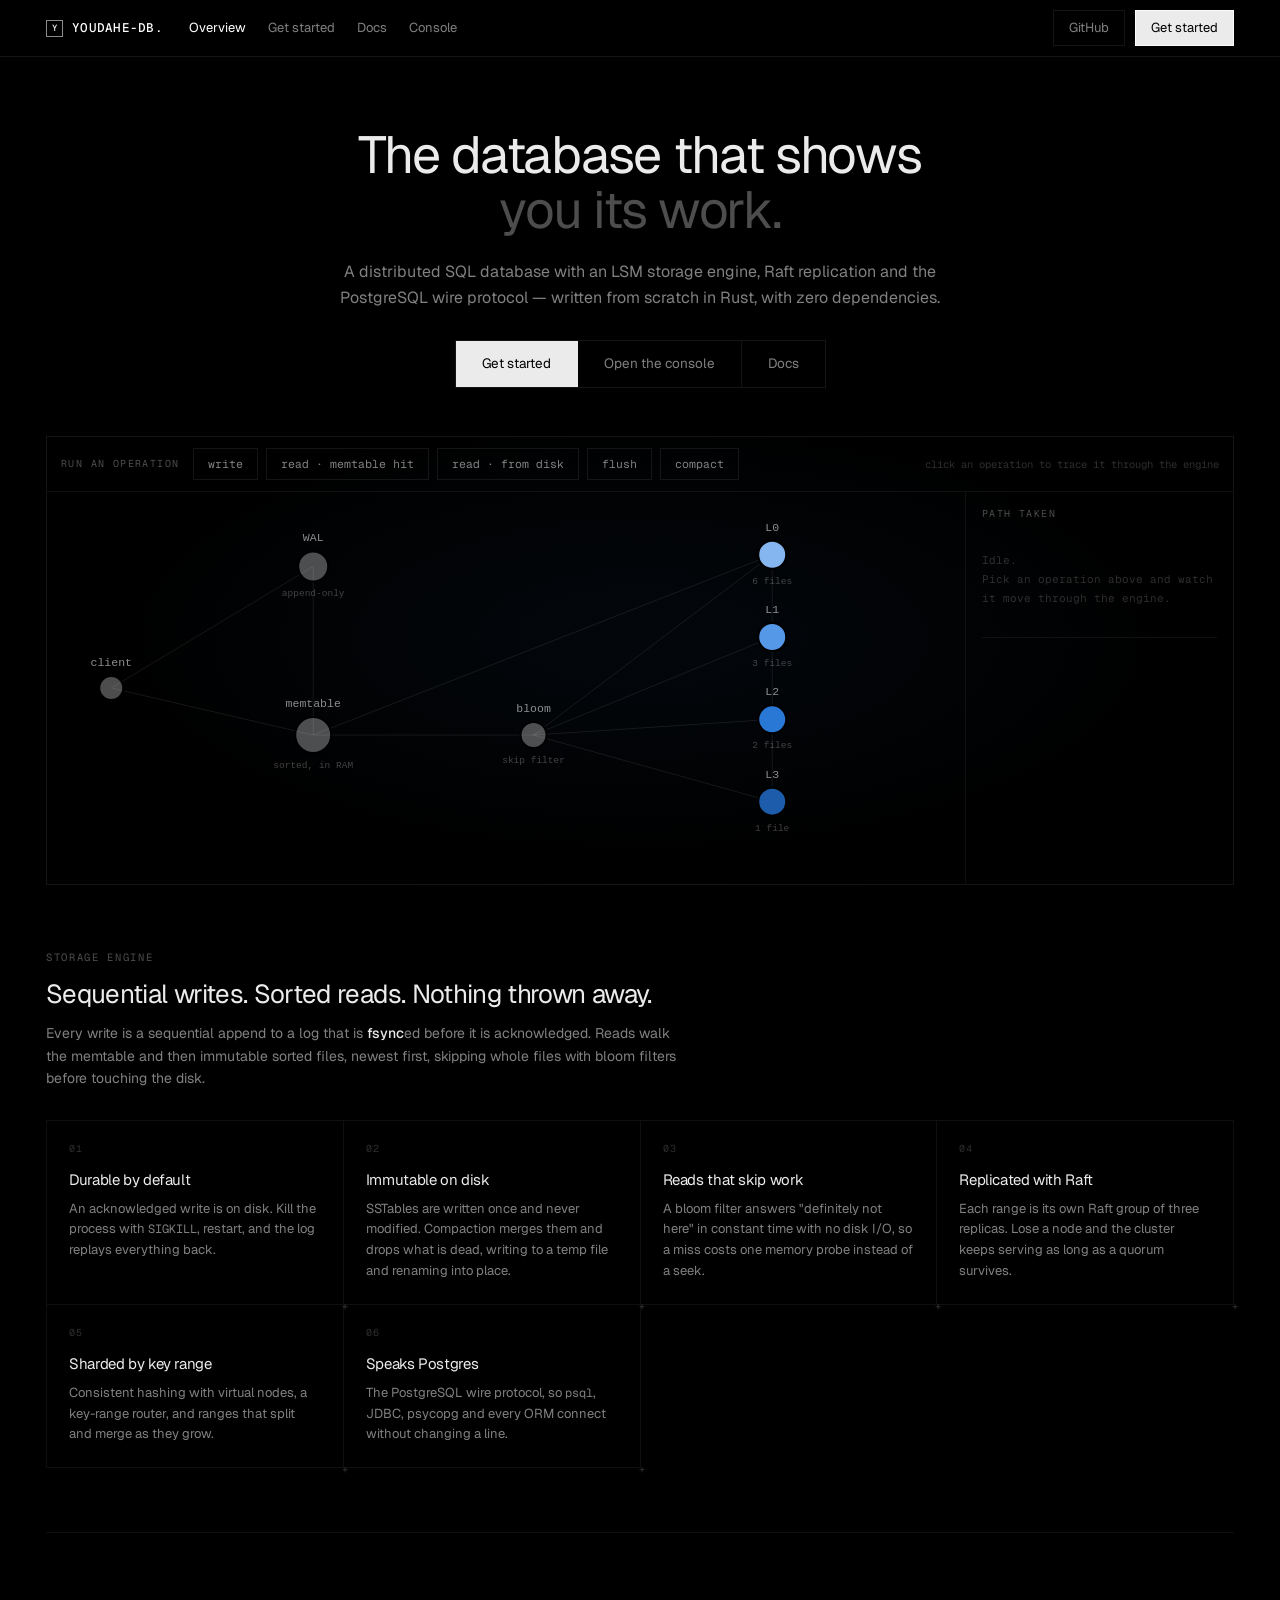
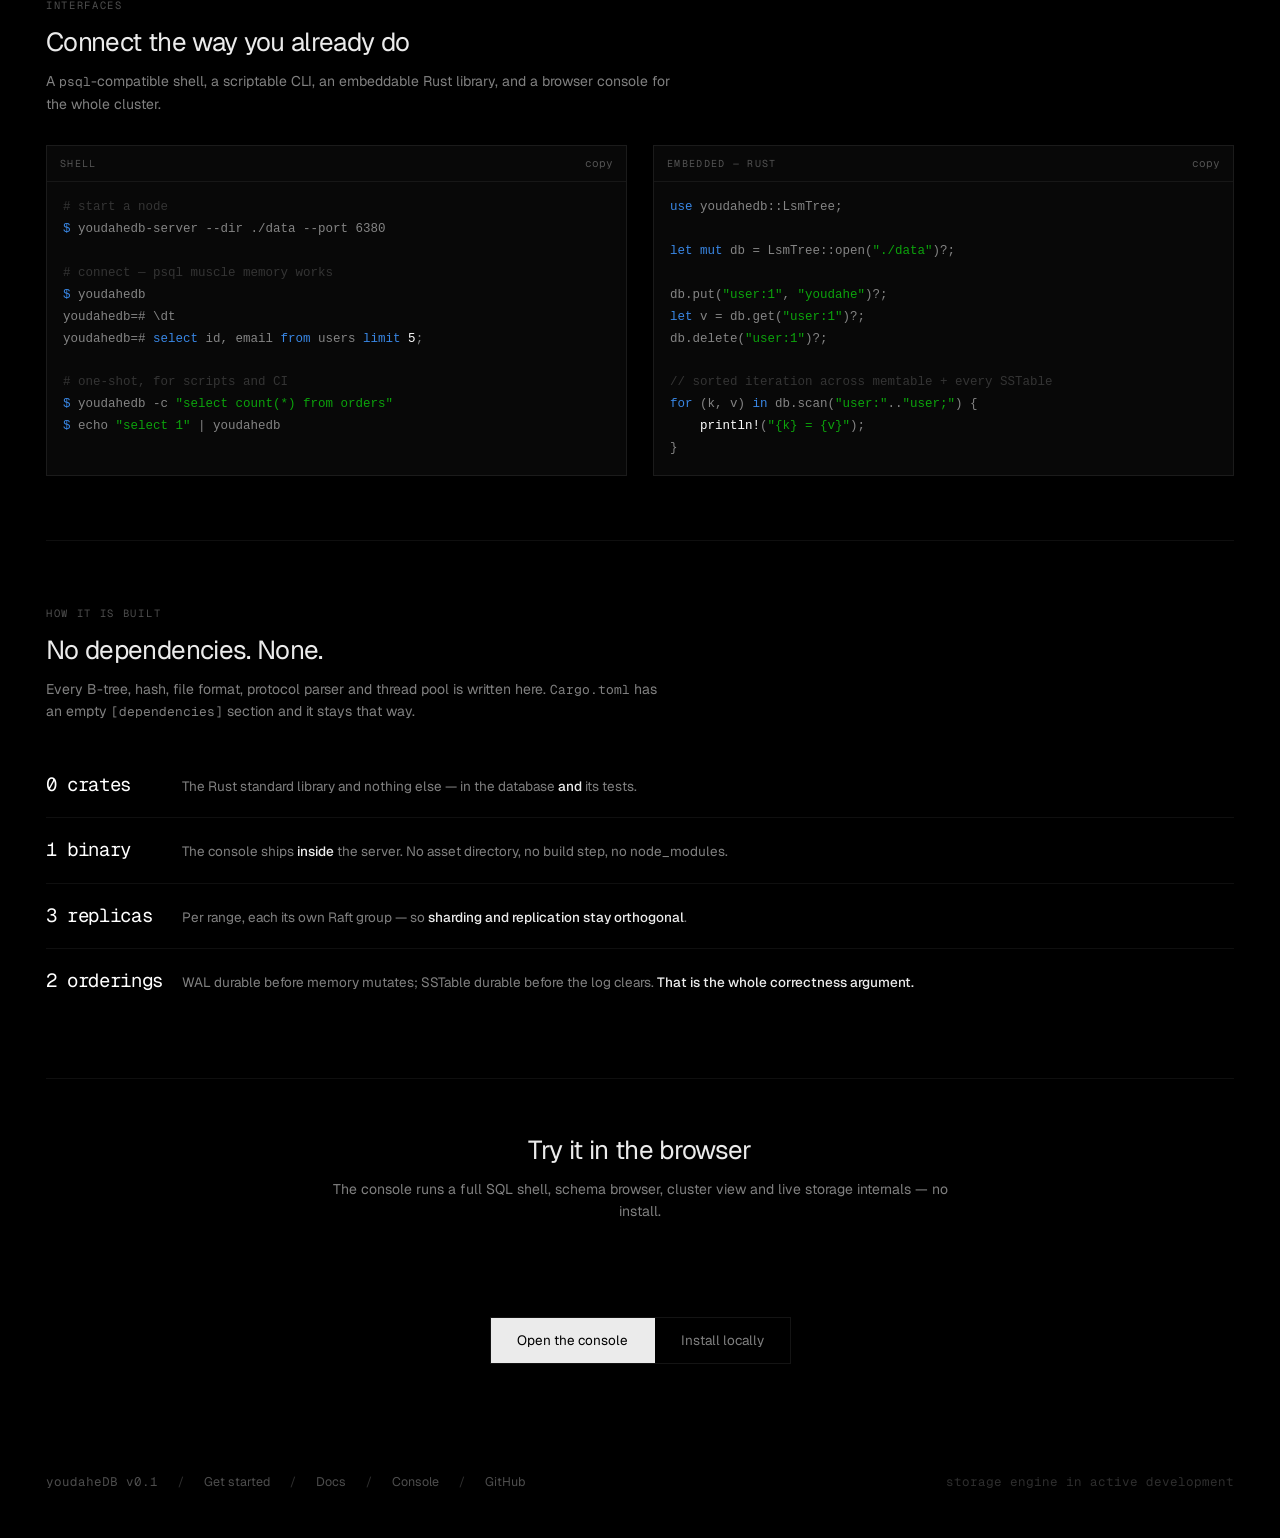
==== web/index.html @ 7559e334 "add web frontend and psql-style CLI Four-page static site plus a CLI client, both speaking one HTTP " ====
<!doctype html>
<html lang="en">
<head>
<meta charset="utf-8">
<meta name="viewport" content="width=device-width, initial-scale=1">
<title>youdaheDB — a distributed SQL database</title>
<meta name="description" content="A distributed SQL database with an LSM storage engine, Raft replication and the PostgreSQL wire protocol. Written from scratch in Rust with zero dependencies.">
<link rel="preconnect" href="https://fonts.googleapis.com">
<link rel="preconnect" href="https://fonts.gstatic.com" crossorigin>
<link href="https://fonts.googleapis.com/css2?family=Geist:wght@300;400;500&family=Geist+Mono:wght@400;500&display=swap" rel="stylesheet">
<link rel="stylesheet" href="app.css">
<style>
.hero{padding:70px 0 34px;text-align:center;max-width:840px;margin:0 auto}
.hero h1{font-size:52px;line-height:1.06;margin-bottom:22px}
.hero h1 em{font-style:normal;color:var(--t3)}
.hero .lede{font-size:16px;margin:0 auto 30px;max-width:60ch;color:var(--t2)}
.hero .cta{display:flex;gap:0;border:1px solid var(--line);width:fit-content;margin:0 auto}
.hero .cta a{border:0;border-right:1px solid var(--line);padding:12px 26px;font-size:13.5px}
.hero .cta a:last-child{border-right:0}

/* ── engine demo ── */
.engine{border:1px solid var(--line);margin:14px 0 0;background:
  radial-gradient(ellipse at 50% 45%, rgba(57,135,229,.05), transparent 66%), #000}
.eng-bar{display:flex;align-items:center;gap:8px;padding:11px 14px;border-bottom:1px solid var(--line-soft);flex-wrap:wrap}
.eng-bar .label{margin-right:6px}
.op{padding:6px 14px;border:1px solid var(--line);font-family:var(--mono);font-size:11.5px;
  color:var(--t2);cursor:pointer;transition:.13s}
.op:hover:not(:disabled){color:var(--t0);background:var(--fill);border-color:var(--t4)}
.op:disabled{opacity:.34;cursor:default}
.op.on{color:#000;background:var(--t1);border-color:var(--t1)}
.eng-bar .hint{margin-left:auto;font-family:var(--mono);font-size:10.5px;color:var(--t4)}

.eng-body{display:grid;grid-template-columns:minmax(0,1fr) 268px}
.eng-canvas{position:relative;height:392px}
.eng-canvas canvas{display:block;width:100%;height:100%}
.trace{border-left:1px solid var(--line-soft);padding:14px 16px;overflow-y:auto;height:392px}
.trace .label{margin-bottom:11px}
.tr-step{display:flex;gap:10px;padding:7px 0;font-family:var(--mono);font-size:11px;
  opacity:.25;transition:opacity .2s}
.tr-step.on{opacity:1}
.tr-step .i{color:var(--t4);flex:0 0 15px}
.tr-step .b{flex:1;min-width:0}
.tr-step .t{color:var(--t1)}
.tr-step .d{color:var(--t3);font-size:10px;margin-top:2px;display:block}
.tr-step.hit .t{color:var(--st-good)}
.tr-step.skip .t{color:var(--t3)}
.tr-empty{color:var(--t4);font-family:var(--mono);font-size:11px;padding:18px 0;line-height:1.7}
.tr-foot{border-top:1px solid var(--line-soft);margin-top:12px;padding-top:11px;
  font-family:var(--mono);font-size:10px;color:var(--t4);line-height:1.6}

/* ── sections ── */
.feat h3{color:var(--t1);margin:11px 0 7px;font-size:15px}
.feat p{color:var(--t2);font-size:13px;margin:0}
.split{display:grid;grid-template-columns:repeat(auto-fit,minmax(330px,1fr));gap:26px}
.kicker{font-family:var(--mono);font-size:10.5px;letter-spacing:.16em;text-transform:uppercase;
  color:var(--t3);margin-bottom:13px}
.sec h2{margin-bottom:12px}
.sec > .lede{margin-bottom:30px}

.claim{display:flex;align-items:baseline;gap:16px;padding:17px 0;border-bottom:1px solid var(--line-soft)}
.claim .v{font-family:var(--mono);font-size:19px;color:var(--t0);flex:0 0 120px;letter-spacing:-.02em}
.claim .t{color:var(--t2);font-size:13.5px}
.claim .t b{color:var(--t1);font-weight:500}

@media (max-width:900px){
  .hero{padding:44px 0 24px}
  .hero h1{font-size:34px}
  .eng-body{grid-template-columns:1fr}
  .trace{border-left:0;border-top:1px solid var(--line-soft);height:210px}
  .eng-canvas{height:320px}
}
</style>
</head>
<body>

<header class="topnav"><div class="in">
  <a href="index.html" class="logo"><span class="mark">Y</span> YOUDAHE-DB.</a>
  <nav>
    <a href="index.html" class="on">Overview</a>
    <a href="start.html">Get started</a>
    <a href="docs.html">Docs</a>
    <a href="console.html">Console</a>
  </nav>
  <div class="right">
    <a class="btn" href="https://github.com/Youdahe123/youdaheDB" target="_blank" rel="noopener">GitHub</a>
    <a class="btn primary" href="start.html">Get started</a>
  </div>
</div></header>

<main class="wrap">

  <section class="hero">
    <h1>The database that shows<br><em>you its work.</em></h1>
    <p class="lede">A distributed SQL database with an LSM storage engine, Raft replication and the
      PostgreSQL wire protocol — written from scratch in Rust, with zero dependencies.</p>
    <div class="cta">
      <a class="btn primary" href="start.html">Get started</a>
      <a class="btn" href="console.html">Open the console</a>
      <a class="btn" href="docs.html">Docs</a>
    </div>
  </section>

  <!-- ── interactive engine ── -->
  <section class="engine">
    <div class="eng-bar">
      <span class="label">Run an operation</span>
      <button class="op" data-op="write">write</button>
      <button class="op" data-op="read_hit">read · memtable hit</button>
      <button class="op" data-op="read_disk">read · from disk</button>
      <button class="op" data-op="flush">flush</button>
      <button class="op" data-op="compact">compact</button>
      <span class="hint" id="hint">click an operation to trace it through the engine</span>
    </div>
    <div class="eng-body">
      <div class="eng-canvas"><canvas id="cv"></canvas></div>
      <aside class="trace">
        <div class="label">Path taken</div>
        <div id="steps"><div class="tr-empty">Idle.<br>Pick an operation above and watch it move through the engine.</div></div>
        <div class="tr-foot" id="foot"></div>
      </aside>
    </div>
  </section>

  <!-- ── what it is ── -->
  <section class="sec">
    <div class="kicker">Storage engine</div>
    <h2>Sequential writes. Sorted reads. Nothing thrown away.</h2>
    <p class="lede">Every write is a sequential append to a log that is <b>fsync</b>ed before it is
      acknowledged. Reads walk the memtable and then immutable sorted files, newest first, skipping
      whole files with bloom filters before touching the disk.</p>
    <div class="grid g3 feat">
      <div class="cell"><div class="n">01</div><h3>Durable by default</h3>
        <p>An acknowledged write is on disk. Kill the process with <code>SIGKILL</code>, restart, and
           the log replays everything back.</p></div>
      <div class="cell"><div class="n">02</div><h3>Immutable on disk</h3>
        <p>SSTables are written once and never modified. Compaction merges them and drops what is
           dead, writing to a temp file and renaming into place.</p></div>
      <div class="cell"><div class="n">03</div><h3>Reads that skip work</h3>
        <p>A bloom filter answers "definitely not here" in constant time with no disk I/O, so a miss
           costs one memory probe instead of a seek.</p></div>
      <div class="cell"><div class="n">04</div><h3>Replicated with Raft</h3>
        <p>Each range is its own Raft group of three replicas. Lose a node and the cluster keeps
           serving as long as a quorum survives.</p></div>
      <div class="cell"><div class="n">05</div><h3>Sharded by key range</h3>
        <p>Consistent hashing with virtual nodes, a key-range router, and ranges that split and merge
           as they grow.</p></div>
      <div class="cell"><div class="n">06</div><h3>Speaks Postgres</h3>
        <p>The PostgreSQL wire protocol, so <code>psql</code>, JDBC, psycopg and every ORM connect
           without changing a line.</p></div>
    </div>
  </section>

  <!-- ── interface ── -->
  <section class="sec">
    <div class="kicker">Interfaces</div>
    <h2>Connect the way you already do</h2>
    <p class="lede">A <code>psql</code>-compatible shell, a scriptable CLI, an embeddable Rust library,
      and a browser console for the whole cluster.</p>
    <div class="split">
      <div class="code">
        <div class="bar"><span>shell</span><span class="copy" data-copy="youdahedb -c &quot;select id, email from users limit 5&quot;">copy</span></div>
<pre><span class="c"># start a node</span>
<span class="k">$</span> youdahedb-server --dir ./data --port 6380

<span class="c"># connect — psql muscle memory works</span>
<span class="k">$</span> youdahedb
youdahedb=# \dt
youdahedb=# <span class="k">select</span> id, email <span class="k">from</span> users <span class="k">limit</span> <span class="f">5</span>;

<span class="c"># one-shot, for scripts and CI</span>
<span class="k">$</span> youdahedb -c <span class="s">"select count(*) from orders"</span>
<span class="k">$</span> echo <span class="s">"select 1"</span> | youdahedb</pre>
      </div>
      <div class="code">
        <div class="bar"><span>embedded — rust</span><span class="copy" data-copy="let mut db = LsmTree::open(&quot;./data&quot;)?;">copy</span></div>
<pre><span class="k">use</span> youdahedb::LsmTree;

<span class="k">let mut</span> db = LsmTree::open(<span class="s">"./data"</span>)?;

db.put(<span class="s">"user:1"</span>, <span class="s">"youdahe"</span>)?;
<span class="k">let</span> v = db.get(<span class="s">"user:1"</span>)?;
db.delete(<span class="s">"user:1"</span>)?;

<span class="c">// sorted iteration across memtable + every SSTable</span>
<span class="k">for</span> (k, v) <span class="k">in</span> db.scan(<span class="s">"user:"</span>..<span class="s">"user;"</span>) {
    <span class="f">println!</span>(<span class="s">"{k} = {v}"</span>);
}</pre>
      </div>
    </div>
  </section>

  <!-- ── principles ── -->
  <section class="sec">
    <div class="kicker">How it is built</div>
    <h2>No dependencies. None.</h2>
    <p class="lede">Every B-tree, hash, file format, protocol parser and thread pool is written here.
      <code>Cargo.toml</code> has an empty <code>[dependencies]</code> section and it stays that way.</p>
    <div>
      <div class="claim"><span class="v">0 crates</span>
        <span class="t">The Rust standard library and nothing else — in the database <b>and</b> its tests.</span></div>
      <div class="claim"><span class="v">1 binary</span>
        <span class="t">The console ships <b>inside</b> the server. No asset directory, no build step, no node_modules.</span></div>
      <div class="claim"><span class="v">3 replicas</span>
        <span class="t">Per range, each its own Raft group — so <b>sharding and replication stay orthogonal</b>.</span></div>
      <div class="claim" style="border-bottom:0"><span class="v">2 orderings</span>
        <span class="t">WAL durable before memory mutates; SSTable durable before the log clears. <b>That is the whole correctness argument.</b></span></div>
    </div>
  </section>

  <section class="sec" style="border-bottom:0;text-align:center;padding:56px 0 40px">
    <h2>Try it in the browser</h2>
    <p class="lede" style="margin:12px auto 24px">The console runs a full SQL shell, schema browser,
      cluster view and live storage internals — no install.</p>
    <div class="hero"><div class="cta" style="padding:0">
      <a class="btn primary" href="console.html">Open the console</a>
      <a class="btn" href="start.html">Install locally</a>
    </div></div>
  </section>

</main>

<footer class="foot"><div class="wrap in">
  <span class="mono">youdaheDB v0.1</span>
  <span class="sep">/</span><a href="start.html">Get started</a>
  <span class="sep">/</span><a href="docs.html">Docs</a>
  <span class="sep">/</span><a href="console.html">Console</a>
  <span class="sep">/</span><a href="https://github.com/Youdahe123/youdaheDB" target="_blank" rel="noopener">GitHub</a>
  <span style="margin-left:auto;color:var(--t4)" class="mono">storage engine in active development</span>
</div></footer>

<script>
"use strict";

/* ══════════════════════════════════════════════════════════════
   Interactive engine diagram.
   Nodes are hand-placed in normalised coords so the layout is
   deliberate rather than whatever a force sim settles into.
   ══════════════════════════════════════════════════════════════ */
const NODES = {
  client:  { x:.07, y:.50, r:12, label:"client",   sub:"" },
  wal:     { x:.29, y:.19, r:15, label:"WAL",      sub:"append-only" },
  mem:     { x:.29, y:.62, r:18, label:"memtable", sub:"sorted, in RAM" },
  bloom:   { x:.53, y:.62, r:13, label:"bloom",    sub:"skip filter" },
  l0:      { x:.79, y:.16, r:14, label:"L0",       sub:"6 files", lv:0 },
  l1:      { x:.79, y:.37, r:14, label:"L1",       sub:"3 files", lv:1 },
  l2:      { x:.79, y:.58, r:14, label:"L2",       sub:"2 files", lv:2 },
  l3:      { x:.79, y:.79, r:14, label:"L3",       sub:"1 file",  lv:3 },
};
const EDGES = [
  ["client","wal"],["client","mem"],["wal","mem"],["mem","bloom"],
  ["mem","l0"],["bloom","l0"],["bloom","l1"],["bloom","l2"],["bloom","l3"],
  ["l0","l1"],["l1","l2"],["l2","l3"],
];

const C = { write:"var(--cat-1)", read:"var(--cat-3)", bg:"var(--cat-2)" };
const HEX = { write:"#3987e5", read:"#199e70", bg:"#d95926" };

/* Each op is a list of hops. `note` is a structural fact about the
   engine — how many fsyncs, how many files touched — never a timing
   claim, because none of this is measured yet. */
const OPS = {
  write: { kind:"write", title:"write", steps:[
    { from:"client", to:"wal",  t:"append to WAL",       d:"record framed and written",         dur:620 },
    { from:"wal",    to:"wal",  t:"fsync",               d:"blocks until the disk confirms",    dur:900, hold:true },
    { from:"wal",    to:"mem",  t:"insert into memtable",d:"only after the log is durable",     dur:620 },
    { from:"mem",    to:"client",t:"acknowledge",        d:"the write is now crash-safe",       dur:520, hit:true },
  ], foot:"1 fsync · 1 sequential append · 0 random writes" },

  read_hit: { kind:"read", title:"read · memtable hit", steps:[
    { from:"client", to:"mem",   t:"probe memtable",  d:"newest layer is checked first", dur:600 },
    { from:"mem",    to:"client",t:"Found → return",  d:"no disk touched at all",        dur:520, hit:true },
  ], foot:"0 disk reads · 0 bloom checks" },

  read_disk: { kind:"read", title:"read · from disk", steps:[
    { from:"client", to:"mem",   t:"probe memtable",     d:"NotFound → keep going",              dur:520 },
    { from:"mem",    to:"bloom", t:"consult bloom filters", d:"one probe per SSTable, in memory", dur:520 },
    { from:"bloom",  to:"l0",    t:"L0 · definitely not", d:"skipped, no disk I/O",   dur:380, skip:true },
    { from:"bloom",  to:"l1",    t:"L1 · definitely not", d:"skipped, no disk I/O",   dur:380, skip:true },
    { from:"bloom",  to:"l2",    t:"L2 · maybe",          d:"read one block from disk",           dur:620 },
    { from:"l2",     to:"client",t:"Found → return",      d:"exactly one block read",             dur:640, hit:true },
  ], foot:"1 disk read · 3 files skipped · 4 bloom probes" },

  flush: { kind:"bg", title:"flush", steps:[
    { from:"mem", to:"l0",  t:"write memtable → new SSTable", d:"sorted, so it is a linear walk", dur:900 },
    { from:"l0",  to:"l0",  t:"fsync the SSTable",            d:"durable before anything else",   dur:760, hold:true },
    { from:"l0",  to:"wal", t:"clear the WAL",                d:"only now is this safe",          dur:640, hit:true },
  ], foot:"memtable emptied · WAL truncated · 1 new L0 file" },

  compact: { kind:"bg", title:"compact", steps:[
    { from:"l0", to:"l1", t:"k-way merge L0 → L1", d:"newest version of each key wins",   dur:820 },
    { from:"l1", to:"l2", t:"drop tombstones",     d:"safe once nothing older holds the key", dur:760 },
    { from:"l2", to:"l3", t:"rename into place",   d:"a crash leaves the inputs intact",  dur:760, hit:true },
  ], foot:"reads get faster · space reclaimed · inputs untouched until rename" },
};

const SPEED = 0.55;   // global tempo for the trace animation
const cv = document.getElementById("cv"), ctx = cv.getContext("2d");
const stepsEl = document.getElementById("steps"), footEl = document.getElementById("foot");
const hintEl = document.getElementById("hint");
let W=0, H=0, dpr = Math.min(devicePixelRatio||1, 2);
let active = null;          // { op, stepIndex, progress }
let visited = new Set(), pulsing = new Map(), running = false;

function size(){
  const b = cv.parentElement.getBoundingClientRect();
  W = b.width; H = b.height;
  cv.width = W*dpr; cv.height = H*dpr; ctx.setTransform(dpr,0,0,dpr,0,0);
}
const px = n => ({ x: NODES[n].x*W, y: NODES[n].y*H });

function draw(ts){
  ctx.clearRect(0,0,W,H);
  const col = active ? HEX[active.op.kind === "bg" ? "bg" : active.op.kind] : "#3987e5";

  // edges
  for (const [a,b] of EDGES){
    const p = px(a), q = px(b);
    const live = active && active.cur && (
      (active.cur.from===a && active.cur.to===b) || (active.cur.from===b && active.cur.to===a));
    ctx.strokeStyle = live ? col : "rgba(255,255,255,.085)";
    ctx.lineWidth = live ? 1.6 : 1;
    ctx.beginPath(); ctx.moveTo(p.x,p.y); ctx.lineTo(q.x,q.y); ctx.stroke();
  }

  // an active hop with no static edge (a return, or a causal step) — dash it
  if (active && active.cur && active.cur.from !== active.cur.to){
    const {from,to} = active.cur;
    const isEdge = EDGES.some(([x,y]) => (x===from&&y===to)||(x===to&&y===from));
    if (!isEdge){
      const p = px(from), q = px(to);
      ctx.save(); ctx.setLineDash([4,5]);
      ctx.strokeStyle = col; ctx.globalAlpha = .5; ctx.lineWidth = 1.3;
      ctx.beginPath(); ctx.moveTo(p.x,p.y); ctx.lineTo(q.x,q.y); ctx.stroke();
      ctx.restore();
    }
  }

  // pulse rings first, so they never wash over a label
  for (const [id,n] of Object.entries(NODES)){
    const pulse = pulsing.get(id); if (pulse === undefined) continue;
    const g = Math.max(0, 1 - (ts - pulse)/900); if (g <= .05) continue;
    const p = px(id);
    ctx.strokeStyle = col; ctx.globalAlpha = g*.5; ctx.lineWidth = 1.4;
    ctx.beginPath(); ctx.arc(p.x, p.y, n.r + 8 + (1-g)*16, 0, 7); ctx.stroke();
    ctx.globalAlpha = 1;
  }

  // nodes
  for (const [id,n] of Object.entries(NODES)){
    const p = px(id);
    const seen = visited.has(id);
    const pulse = pulsing.get(id);
    let glow = 0;
    if (pulse !== undefined){
      const age = ts - pulse;
      glow = Math.max(0, 1 - age/900);
      if (glow <= 0) pulsing.delete(id);
    }
    const base = n.lv !== undefined
      ? getComputedStyle(document.documentElement).getPropertyValue(`--lv-${n.lv}`).trim()
      : "rgba(255,255,255,.30)";

    if (glow > 0){ ctx.shadowColor = col; ctx.shadowBlur = 6 + glow*26; }
    ctx.fillStyle = glow > 0 ? col : (seen ? "rgba(255,255,255,.55)" : base);
    ctx.beginPath(); ctx.arc(p.x, p.y, n.r + glow*3.5, 0, 7); ctx.fill();
    ctx.shadowBlur = 0;
    ctx.strokeStyle = "#000"; ctx.lineWidth = 2; ctx.stroke();

    ctx.textAlign = "center";
    ctx.font = "500 11.5px ui-monospace, SFMono-Regular, Menlo, monospace";
    ctx.fillStyle = glow > 0 ? "#fff" : (seen ? "rgba(255,255,255,.9)" : "rgba(255,255,255,.55)");
    ctx.fillText(n.label, p.x, p.y - n.r - 10);
    if (n.sub){
      ctx.font = "400 9.5px ui-monospace, SFMono-Regular, Menlo, monospace";
      ctx.fillStyle = "rgba(255,255,255,.26)";
      ctx.fillText(n.sub, p.x, p.y + n.r + 15);
    }
  }

  // the travelling packet
  if (active && active.cur && active.cur.from !== active.cur.to){
    const p = px(active.cur.from), q = px(active.cur.to);
    const raw = active.startedAt ? Math.min(1, (ts - active.startedAt)/(active.cur.dur*SPEED)) : 0;
    const e = raw<.5 ? 2*raw*raw : 1-Math.pow(-2*raw+2,2)/2;   // ease in-out
    const x = p.x + (q.x-p.x)*e, y = p.y + (q.y-p.y)*e;
    // trail
    for (let i=1;i<=5;i++){
      const te = Math.max(0, e - i*0.035);
      ctx.globalAlpha = (1 - i/5) * .35;
      ctx.fillStyle = col;
      ctx.beginPath(); ctx.arc(p.x+(q.x-p.x)*te, p.y+(q.y-p.y)*te, 4.5 - i*.6, 0, 7); ctx.fill();
    }
    ctx.globalAlpha = 1;
    ctx.shadowColor = col; ctx.shadowBlur = 16;
    ctx.fillStyle = col;
    ctx.beginPath(); ctx.arc(x, y, 5.5, 0, 7); ctx.fill();
    ctx.shadowBlur = 0;
  }
  requestAnimationFrame(draw);
}

function renderSteps(op, upto){
  stepsEl.innerHTML = op.steps.map((s,i) => `
    <div class="tr-step ${i<=upto?"on":""} ${s.hit?"hit":""} ${s.skip?"skip":""}">
      <span class="i">${String(i+1).padStart(2,"0")}</span>
      <span class="b"><span class="t">${s.t}</span><span class="d">${s.d}</span></span>
    </div>`).join("");
}

async function run(key){
  if (running) return;
  running = true;
  document.querySelectorAll(".op").forEach(b => {
    b.disabled = true; b.classList.toggle("on", b.dataset.op === key);
  });
  const op = OPS[key];
  active = { op, cur:null, startedAt:0 };
  visited = new Set(); pulsing = new Map();
  footEl.textContent = "";
  hintEl.textContent = `running · ${op.title}`;
  renderSteps(op, -1);

  for (let i=0;i<op.steps.length;i++){
    const s = op.steps[i];
    active.cur = s; active.startedAt = performance.now();
    renderSteps(op, i);
    visited.add(s.from);
    pulsing.set(s.from, performance.now());

    await new Promise(res => setTimeout(res, s.dur*SPEED));
    visited.add(s.to);
    pulsing.set(s.to, performance.now());
    active.cur = null;
    await new Promise(r => setTimeout(r, 70));
  }

  footEl.textContent = op.foot;
  hintEl.textContent = "click an operation to trace it through the engine";
  active = null; running = false;
  document.querySelectorAll(".op").forEach(b => b.disabled = false);
}

document.querySelectorAll(".op").forEach(b => b.onclick = () => run(b.dataset.op));
addEventListener("resize", size);
size(); requestAnimationFrame(draw);

/* copy buttons */
document.querySelectorAll(".copy").forEach(b => b.onclick = async () => {
  try { await navigator.clipboard.writeText(b.dataset.copy);
        const t=b.textContent; b.textContent="copied"; setTimeout(()=>b.textContent=t,1200); }
  catch { b.textContent="select manually"; }
});
</script>
</body>
</html>
---- web/app.css ----
/* youdaheDB — shared design tokens + chrome. No build step; every page links this. */
:root{
  --bg:#000; --t0:#fff; --t1:rgba(255,255,255,.92); --t2:rgba(255,255,255,.50);
  --t3:rgba(255,255,255,.30); --t4:rgba(255,255,255,.18);
  --line:rgba(255,255,255,.08); --line-soft:rgba(255,255,255,.06);
  --fill:rgba(255,255,255,.03); --fill-2:rgba(255,255,255,.06);

  /* status — fixed, never themed; always shipped with an icon + label */
  --st-good:#0ca30c; --st-warn:#fab219; --st-serious:#ec835a; --st-crit:#d03b3b;
  /* categorical — validated all-pairs on #000 (worst CVD ΔE 9.4, normal 20.9) */
  --cat-1:#3987e5; --cat-2:#d95926; --cat-3:#199e70;
  /* ordinal ramp L0..L3 — single hue, monotone lightness */
  --lv-0:#86b6ef; --lv-1:#5598e7; --lv-2:#2a78d6; --lv-3:#1c5cab;
  --grid:rgba(255,255,255,.07); --axis:rgba(255,255,255,.16);

  --sans:"Geist",ui-sans-serif,-apple-system,"SF Pro Text","Segoe UI",Helvetica,Arial,sans-serif;
  --mono:"Geist Mono",ui-monospace,SFMono-Regular,Menlo,Monaco,"Roboto Mono",monospace;
  --maxw:1240px;
}
*{box-sizing:border-box;border-radius:0}
html{scroll-behavior:smooth}
body{margin:0;background:var(--bg);color:var(--t1);font-family:var(--sans);
  font-size:14px;line-height:1.6;-webkit-font-smoothing:antialiased}
a{color:inherit;text-decoration:none}
button,input,select,textarea{font:inherit;color:inherit;background:none;border:0;outline:0}
::selection{background:rgba(255,255,255,.15)}
code{font-family:var(--mono);font-size:.92em}
.mono{font-family:var(--mono)}
.label{font-family:var(--mono);font-size:10px;letter-spacing:.14em;text-transform:uppercase;color:var(--t3)}

/* ── site nav ───────────────────────────────────────── */
.topnav{position:sticky;top:0;z-index:40;background:rgba(0,0,0,.82);
  backdrop-filter:blur(10px);border-bottom:1px solid var(--line)}
.topnav .in{max-width:var(--maxw);margin:0 auto;display:flex;align-items:center;
  gap:26px;padding:0 26px;height:56px}
.logo{display:flex;align-items:center;gap:9px;font-family:var(--mono);font-size:12.5px;
  font-weight:500;color:var(--t0);letter-spacing:.02em;white-space:nowrap}
.logo .mark{width:17px;height:17px;border:1px solid rgba(255,255,255,.55);
  display:grid;place-items:center;font-size:9px;line-height:1}
.topnav nav{display:flex;gap:22px;font-size:13px}
.topnav nav a{color:var(--t2);transition:color .13s}
.topnav nav a:hover{color:var(--t1)}
.topnav nav a.on{color:var(--t0)}
.topnav .right{margin-left:auto;display:flex;align-items:center;gap:10px}

.btn{padding:7px 15px;border:1px solid var(--line);font-size:13px;color:var(--t2);
  cursor:pointer;transition:.13s;display:inline-flex;align-items:center;gap:7px;white-space:nowrap}
.btn:hover{color:var(--t0);background:var(--fill);border-color:var(--t4)}
.btn.primary{background:var(--t1);color:#000;border-color:var(--t1)}
.btn.primary:hover{background:#fff;color:#000}

/* ── layout ─────────────────────────────────────────── */
.wrap{max-width:var(--maxw);margin:0 auto;padding:0 26px}
.sec{padding:64px 0;border-bottom:1px solid var(--line-soft)}
h1,h2,h3{font-weight:400;letter-spacing:-.025em;margin:0}
h1{font-size:44px;line-height:1.1}
h2{font-size:26px;line-height:1.2}
h3{font-size:16px}
p{margin:0 0 14px}
.lede{color:var(--t2);max-width:70ch}
.lede b{color:var(--t1);font-weight:500}

/* ── grid cells ─────────────────────────────────────── */
.grid{display:grid;border-top:1px solid var(--line-soft);border-left:1px solid var(--line-soft)}
.g2{grid-template-columns:repeat(auto-fit,minmax(320px,1fr))}
.g3{grid-template-columns:repeat(auto-fit,minmax(250px,1fr))}
.g4{grid-template-columns:repeat(auto-fit,minmax(195px,1fr))}
.cell{border-right:1px solid var(--line-soft);border-bottom:1px solid var(--line-soft);
  padding:20px 22px 22px;position:relative}
.cell::after{content:"+";position:absolute;right:-5px;bottom:-8px;color:var(--t4);font-size:11px;line-height:1}
.cell .n{font-family:var(--mono);font-size:10px;color:var(--t4);letter-spacing:.1em}
.cell h3{margin:11px 0 7px;color:var(--t1)}
.cell p{color:var(--t2);font-size:13px;margin:0}
.cell .v{margin-top:7px;font-family:var(--mono);font-size:25px;letter-spacing:-.02em;color:var(--t0)}
.cell .v small{font-size:11.5px;color:var(--t3);margin-left:5px;letter-spacing:0}
.cell .foot{margin-top:10px;font-family:var(--mono);font-size:10px;color:var(--t4);
  display:flex;justify-content:space-between;gap:8px}

/* ── code ───────────────────────────────────────────── */
.code{border:1px solid var(--line);background:var(--fill);font-family:var(--mono);
  font-size:12.5px;line-height:1.75;overflow-x:auto}
.code .bar{display:flex;align-items:center;gap:10px;padding:8px 13px;
  border-bottom:1px solid var(--line-soft);color:var(--t3);font-size:10px;
  letter-spacing:.13em;text-transform:uppercase}
.code .bar .copy{margin-left:auto;cursor:pointer;text-transform:none;letter-spacing:0;font-size:11px}
.code .bar .copy:hover{color:var(--t1)}
.code pre{margin:0;padding:15px 16px;white-space:pre;color:var(--t2)}
.code .c{color:var(--t4)}          /* comment  */
.code .k{color:var(--cat-1)}       /* keyword  */
.code .s{color:var(--st-good)}     /* string   */
.code .f{color:var(--t0)}          /* emphasis */

/* ── tables ─────────────────────────────────────────── */
table{width:100%;border-collapse:collapse;table-layout:fixed}
th{text-align:left;padding:9px 13px;font-family:var(--mono);font-size:10px;letter-spacing:.13em;
  text-transform:uppercase;color:var(--t3);font-weight:400;
  border-top:1px solid var(--line-soft);border-bottom:1px solid var(--line-soft);white-space:nowrap}
td{padding:10px 13px;border-bottom:1px solid var(--line-soft);font-family:var(--mono);
  font-size:12px;color:var(--t2);overflow:hidden;text-overflow:ellipsis}
tr:hover td{background:var(--fill)}
td.k{color:var(--t0)}
.pill{font-family:var(--mono);font-size:10px;padding:2px 7px;border:1px solid var(--line);
  color:var(--t3);white-space:nowrap;display:inline-block}
.stat-ico{display:inline-flex;align-items:center;gap:6px;font-family:var(--mono);font-size:11px}
.stat-ico i{width:7px;height:7px;flex:0 0 7px;font-style:normal}
.s-good{color:var(--st-good)} .s-good i{background:var(--st-good)}
.s-warn{color:var(--st-warn)} .s-warn i{background:var(--st-warn)}
.s-crit{color:var(--st-crit)} .s-crit i{background:var(--st-crit)}
.s-idle{color:var(--t3)}      .s-idle i{background:var(--t4)}

.notice{border:1px solid var(--line);border-left:2px solid var(--st-warn);
  padding:12px 16px;color:var(--t2);font-size:13px;background:var(--fill)}
.notice b{color:var(--t1);font-weight:500}
.notice a{color:var(--t1);border-bottom:1px solid var(--t4)}

/* ── footer ─────────────────────────────────────────── */
.foot{padding:34px 0 46px;color:var(--t3);font-size:12.5px}
.foot .in{display:flex;gap:20px;align-items:center;flex-wrap:wrap}
.foot a:hover{color:var(--t1)}
.foot .sep{color:var(--t4)}

@media (max-width:840px){
  h1{font-size:31px} h2{font-size:21px}
  .topnav nav{display:none}
  .sec{padding:44px 0}
}
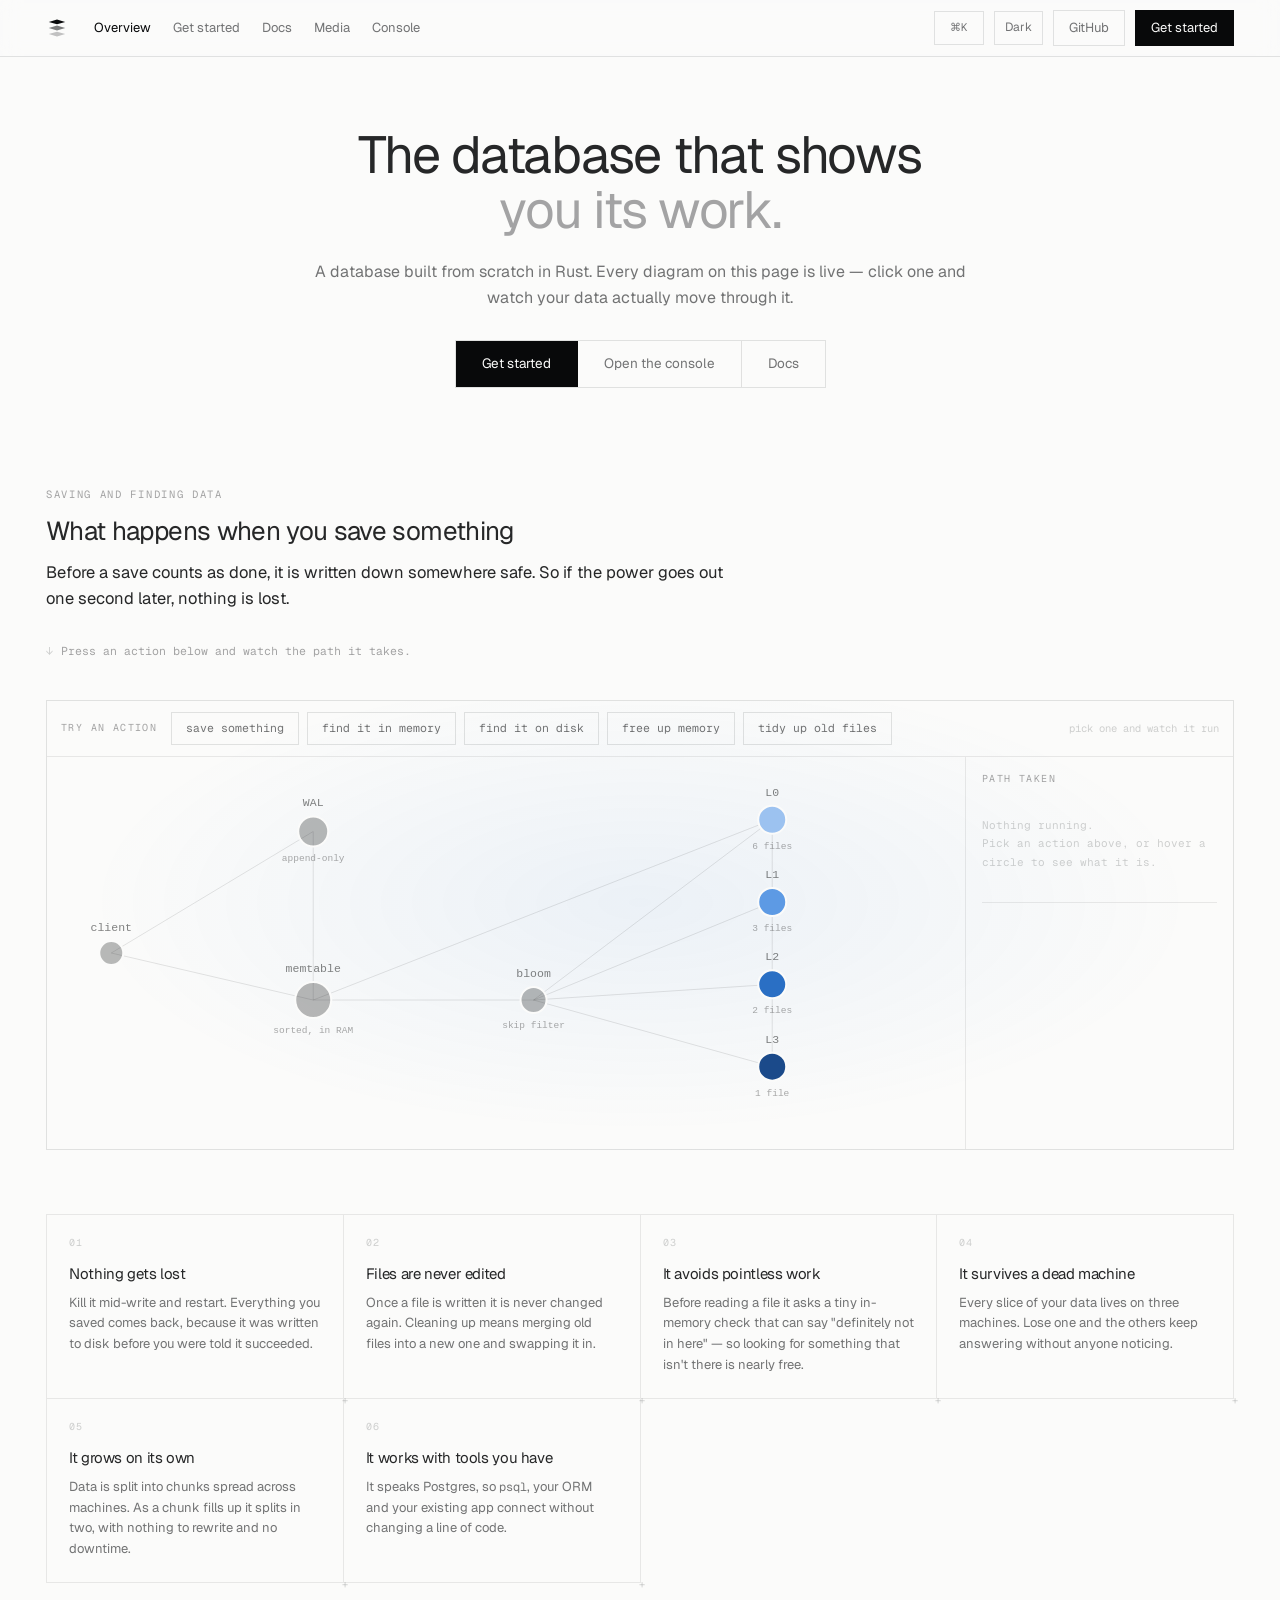
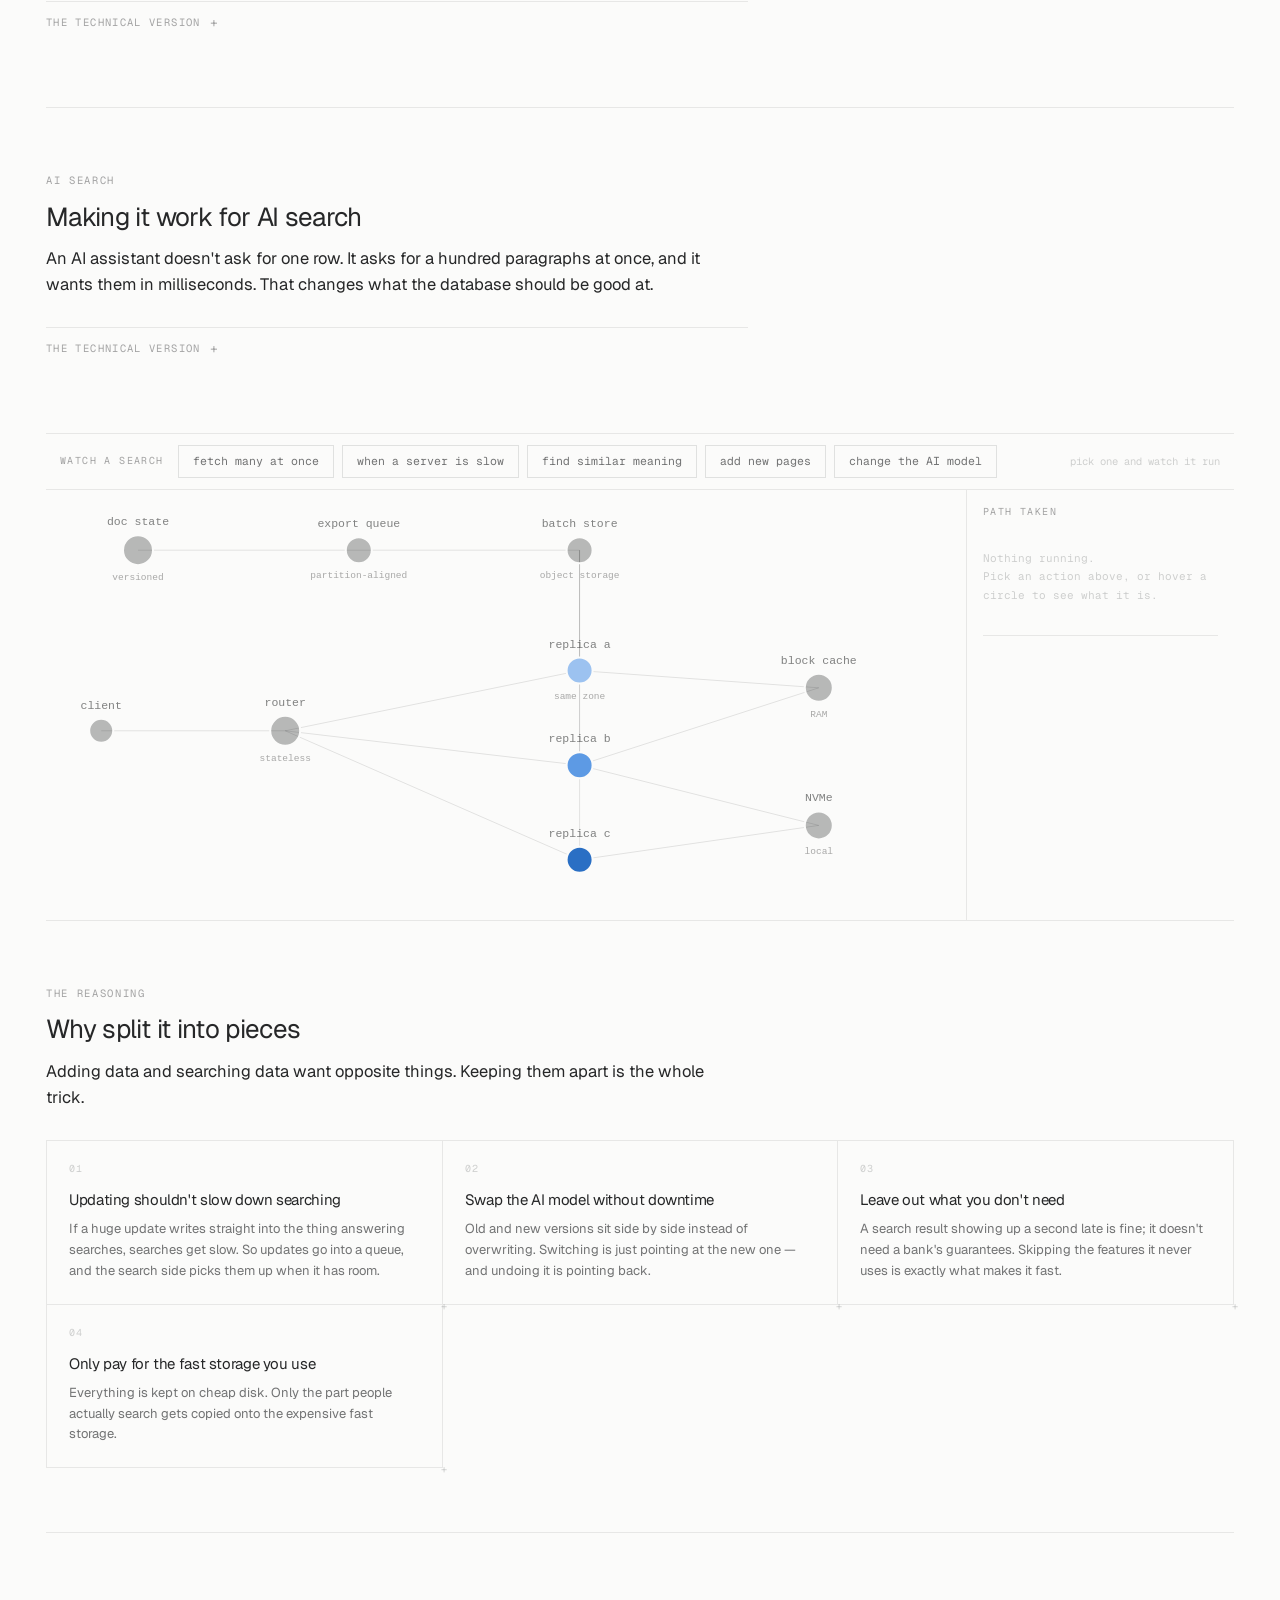
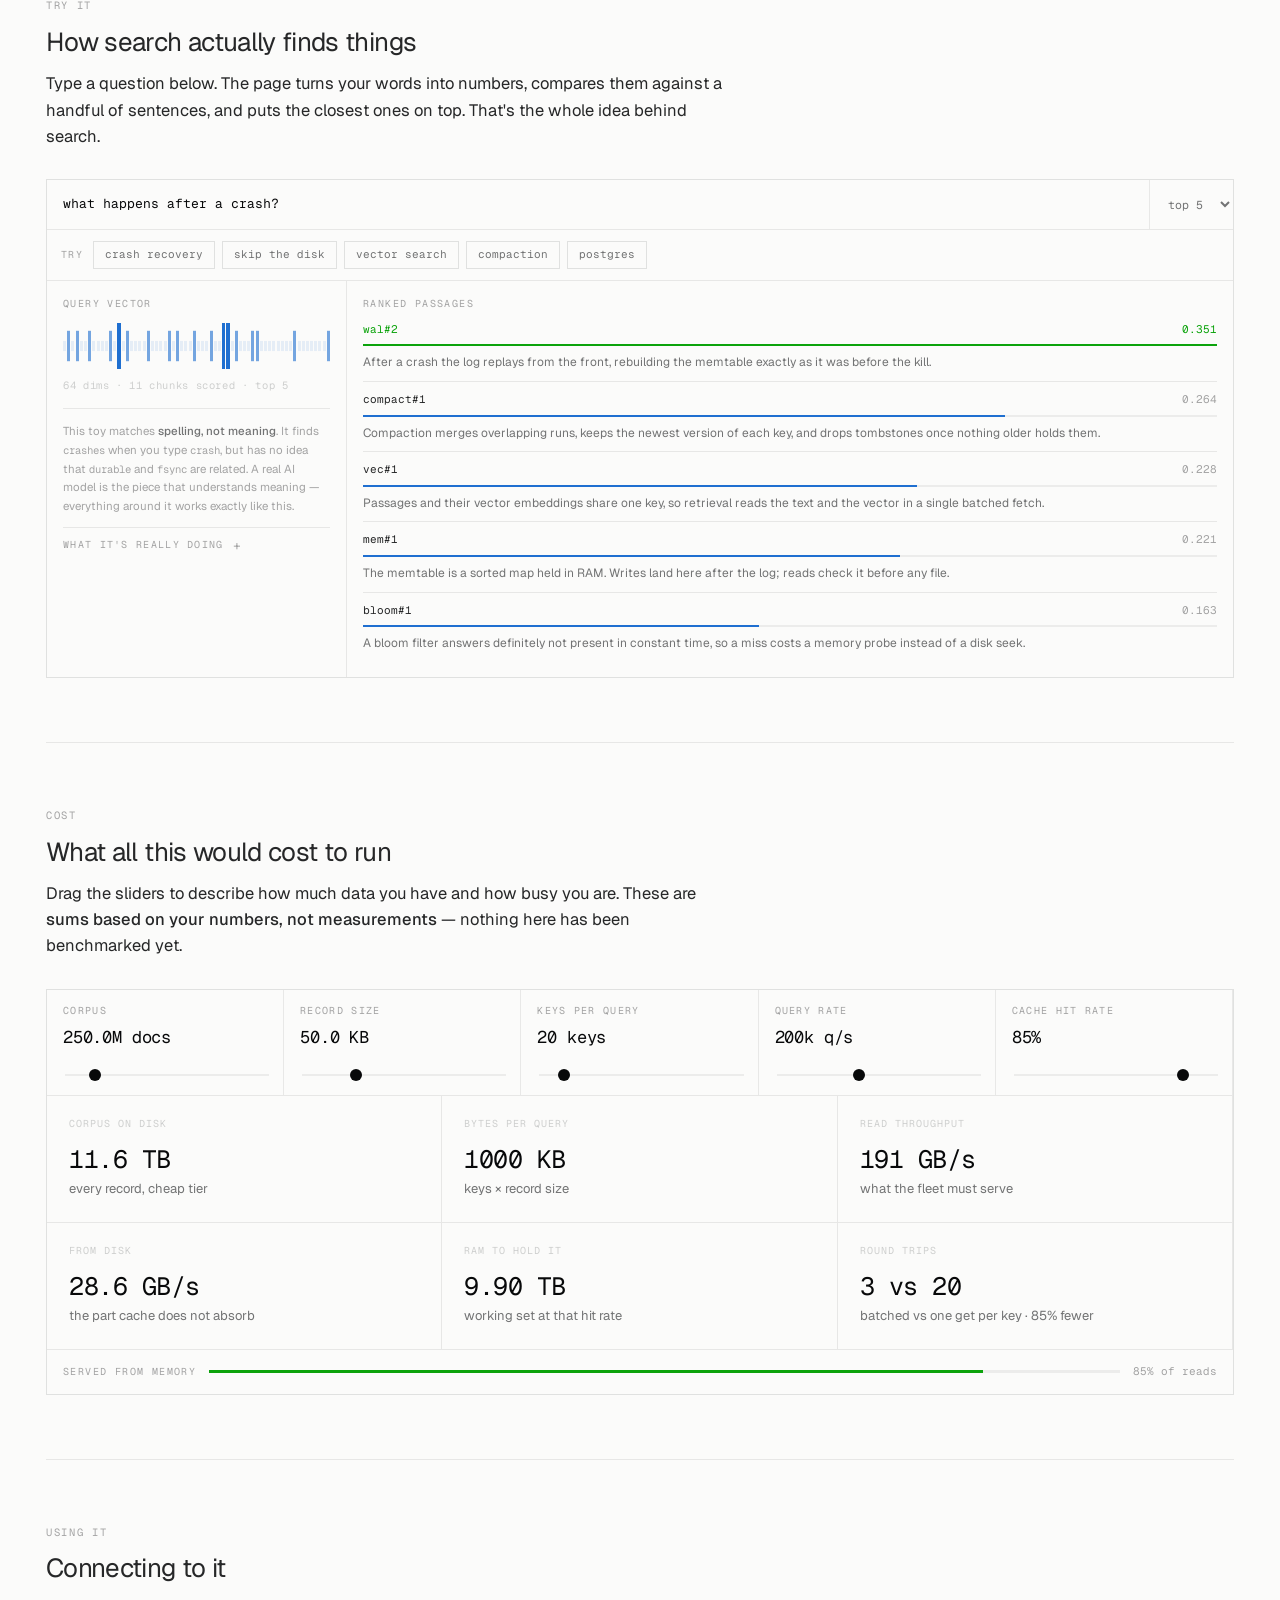
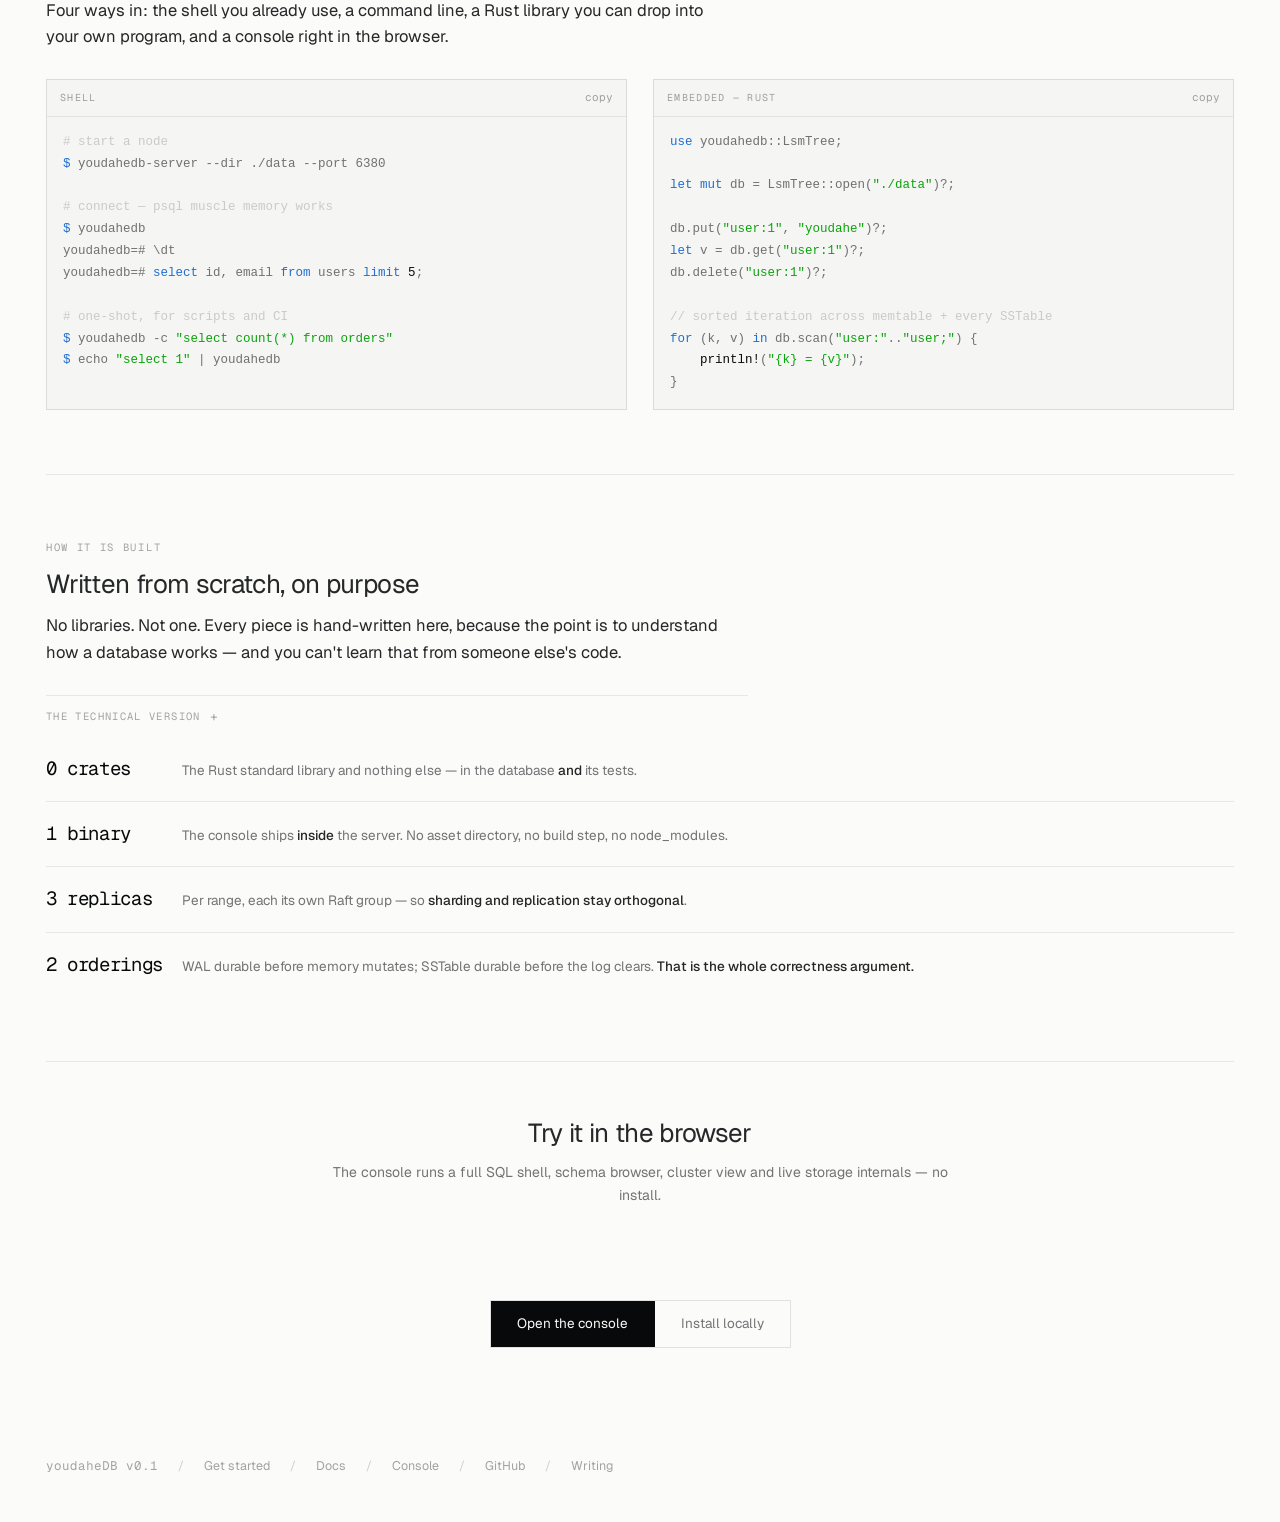
==== commit a529a608: "add site: writing, sandbox gate, waitlist and intro Site work across the marketing pages plus two ne" ====
--- a/web/index.html
+++ b/web/index.html
@@ -2,12 +2,27 @@
 <html lang="en">
 <head>
 <meta charset="utf-8">
+<link rel="icon" href="favicon.svg" type="image/svg+xml">
+<link rel="icon" href="favicon-32.png" sizes="32x32" type="image/png">
+<link rel="apple-touch-icon" href="apple-touch-icon.png">
+<link rel="manifest" href="site.webmanifest">
 <meta name="viewport" content="width=device-width, initial-scale=1">
 <title>youdaheDB — a distributed SQL database</title>
 <meta name="description" content="A distributed SQL database with an LSM storage engine, Raft replication and the PostgreSQL wire protocol. Written from scratch in Rust with zero dependencies.">
 <link rel="preconnect" href="https://fonts.googleapis.com">
 <link rel="preconnect" href="https://fonts.gstatic.com" crossorigin>
 <link href="https://fonts.googleapis.com/css2?family=Geist:wght@300;400;500&family=Geist+Mono:wght@400;500&display=swap" rel="stylesheet">
+<script>
+/* theme: applied before paint so the page never flashes the wrong mode */
+(function(){
+  try{
+    var saved = localStorage.getItem('ydb-theme');
+    var light = saved ? saved === 'light'
+      : window.matchMedia('(prefers-color-scheme: light)').matches;
+    document.documentElement.className = light ? 'light' : '';
+  }catch(e){}
+})();
+</script>
 <link rel="stylesheet" href="app.css">
 <style>
 .hero{padding:70px 0 34px;text-align:center;max-width:840px;margin:0 auto}
@@ -20,14 +35,14 @@
 
 /* ── engine demo ── */
 .engine{border:1px solid var(--line);margin:14px 0 0;background:
-  radial-gradient(ellipse at 50% 45%, rgba(57,135,229,.05), transparent 66%), #000}
+radial-gradient(ellipse at 50% 45%, color-mix(in srgb, var(--cat-1) 7%, transparent), transparent 66%), var(--bg)}
 .eng-bar{display:flex;align-items:center;gap:8px;padding:11px 14px;border-bottom:1px solid var(--line-soft);flex-wrap:wrap}
 .eng-bar .label{margin-right:6px}
 .op{padding:6px 14px;border:1px solid var(--line);font-family:var(--mono);font-size:11.5px;
   color:var(--t2);cursor:pointer;transition:.13s}
 .op:hover:not(:disabled){color:var(--t0);background:var(--fill);border-color:var(--t4)}
 .op:disabled{opacity:.34;cursor:default}
-.op.on{color:#000;background:var(--t1);border-color:var(--t1)}
+.op.on{color:var(--t0);background:var(--t1);border-color:var(--t1)}
 .eng-bar .hint{margin-left:auto;font-family:var(--mono);font-size:10.5px;color:var(--t4)}
 
 .eng-body{display:grid;grid-template-columns:minmax(0,1fr) 268px}
@@ -62,6 +77,36 @@
 .claim .t{color:var(--t2);font-size:13.5px}
 .claim .t b{color:var(--t1);font-weight:500}
 
+
+/* ── as seen in ── */
+.seen{display:flex;align-items:center;gap:22px;flex-wrap:wrap;
+  border:1px solid var(--line);border-left:2px solid var(--cat-1);
+  background:linear-gradient(90deg, color-mix(in srgb, var(--cat-1) 9%, transparent), var(--fill) 46%, var(--fill));
+  padding:16px 22px;margin:6px 0 0}
+.seen .tag{font-family:var(--mono);font-size:10px;letter-spacing:.16em;text-transform:uppercase;
+  color:var(--cat-1);white-space:nowrap;border-right:1px solid var(--line);padding-right:20px}
+.seen .pub{font-size:17px;color:var(--t0);letter-spacing:-.02em;white-space:nowrap}
+.seen .pub small{display:block;font-family:var(--mono);font-size:10px;color:var(--t4);
+  letter-spacing:.08em;margin-top:3px}
+.seen .art{color:var(--t2);font-size:13.5px;flex:1;min-width:220px;line-height:1.45}
+.seen .art b{color:var(--t1);font-weight:500}
+.seen .btn{white-space:nowrap;padding:10px 18px}
+@media (max-width:820px){
+  .seen{gap:14px;padding:15px 17px}
+  .seen .tag{border-right:0;padding-right:0;width:100%}
+  .seen .btn{width:100%;justify-content:center}
+}
+
+/* ── built in public ── */
+a.cell{display:block;transition:background .13s}
+a.cell:hover{background:var(--fill)}
+a.cell .src{font-family:var(--mono);font-size:10px;letter-spacing:.13em;
+  text-transform:uppercase;color:var(--t4)}
+a.cell h3{margin:10px 0 7px;color:var(--t1);font-size:15px}
+a.cell p{color:var(--t2);font-size:13px;margin:0}
+a.cell .go{display:block;margin-top:13px;font-family:var(--mono);font-size:11px;color:var(--t3)}
+a.cell:hover .go{color:var(--t0)}
+
 @media (max-width:900px){
   .hero{padding:44px 0 24px}
   .hero h1{font-size:34px}
@@ -69,53 +114,159 @@
   .trace{border-left:0;border-top:1px solid var(--line-soft);height:210px}
   .eng-canvas{height:320px}
 }
+
+/* ── AI-native serving path ──────────────────────────────── */
+.ai-intro .notice{margin-top:18px}
+.ai-intro .ext{color:var(--t1);border-bottom:1px solid var(--t4)}
+.serving{border-bottom:1px solid var(--line-soft)}
+.serving .eng-canvas{height:430px}
+.serving .trace{height:430px}
+
+/* ── retrieval playground ────────────────────────────────── */
+.vbox{margin-top:22px;border:1px solid var(--line)}
+.vbar{display:flex;gap:0;border-bottom:1px solid var(--line-soft)}
+.vbar input{flex:1;padding:14px 16px;font-family:var(--mono);font-size:13px;color:var(--t0)}
+.vbar input::placeholder{color:var(--t4)}
+.vbar select{padding:0 14px;font-family:var(--mono);font-size:11.5px;color:var(--t2);
+  border-left:1px solid var(--line-soft);cursor:pointer}
+.vchips{display:flex;align-items:center;gap:7px;flex-wrap:wrap;padding:11px 14px;
+  border-bottom:1px solid var(--line-soft)}
+.vchips .label{margin-right:3px}
+.vchip{padding:4px 11px;border:1px solid var(--line);font-family:var(--mono);font-size:11px;
+  color:var(--t2);cursor:pointer;transition:.13s}
+.vchip:hover{color:var(--t0);background:var(--fill);border-color:var(--t4)}
+.vgrid{display:grid;grid-template-columns:minmax(0,300px) minmax(0,1fr)}
+.vleft{padding:15px 16px;border-right:1px solid var(--line-soft)}
+.vright{padding:15px 16px}
+.vstrip{display:flex;align-items:center;gap:1px;height:46px;margin:11px 0 8px}
+.vstrip i{flex:1;height:100%;background:var(--cat-1);display:block}
+.vmeta{font-size:10.5px;color:var(--t4);letter-spacing:.06em}
+.vwarn{margin-top:14px;padding-top:13px;border-top:1px solid var(--line-soft);
+  font-size:11.5px;line-height:1.65;color:var(--t3)}
+.vwarn b{color:var(--t2);font-weight:500}
+.vhit{padding:9px 0;border-bottom:1px solid var(--line-soft)}
+.vhit:last-child{border-bottom:0}
+.vh-top{display:flex;justify-content:space-between;font-family:var(--mono);font-size:11px}
+.vh-k{color:var(--t1)} .vh-s{color:var(--t3)}
+.vhit.best .vh-k{color:var(--st-good)} .vhit.best .vh-s{color:var(--st-good)}
+.vhit.none{opacity:.4}
+.vh-bar{height:2px;background:var(--track);margin:6px 0 7px}
+.vh-bar i{display:block;height:100%;background:var(--cat-1);transition:width .18s ease}
+.vhit.best .vh-bar i{background:var(--st-good)}
+.vh-t{font-size:12px;color:var(--t2);line-height:1.55}
+
+/* ── workload model ──────────────────────────────────────── */
+.mbox{margin-top:22px;border:1px solid var(--line)}
+.mctl{display:grid;grid-template-columns:repeat(auto-fit,minmax(190px,1fr));
+  border-bottom:1px solid var(--line-soft)}
+.mctl label{display:block;padding:13px 16px;border-right:1px solid var(--line-soft)}
+.mctl label span{display:block;font-family:var(--mono);font-size:10px;letter-spacing:.13em;
+  text-transform:uppercase;color:var(--t3)}
+.mctl label b{display:block;font-family:var(--mono);font-size:17px;color:var(--t0);
+  font-weight:400;margin:5px 0 9px;letter-spacing:-.01em}
+.mctl input[type=range]{width:100%;-webkit-appearance:none;appearance:none;height:2px;
+  background:var(--track);cursor:pointer}
+.mctl input[type=range]::-webkit-slider-thumb{-webkit-appearance:none;width:12px;height:12px;
+  background:var(--t0);border-radius:50%;cursor:pointer}
+.mctl input[type=range]::-moz-range-thumb{width:12px;height:12px;background:var(--t0);
+  border:0;border-radius:50%;cursor:pointer}
+.mout .grid{border-top:0;border-left:0}
+.mgrid{grid-template-columns:repeat(3,minmax(0,1fr))}
+@media (max-width:760px){.mgrid{grid-template-columns:repeat(2,minmax(0,1fr))}}
+.mout .cell{border-right:1px solid var(--line-soft)}
+.mout .cell::after{content:none}
+.mbar{display:flex;align-items:center;gap:13px;padding:13px 16px}
+.mtrack{flex:1;height:3px;background:var(--track)}
+.mtrack i{display:block;height:100%;background:var(--st-good);transition:width .18s ease}
+.mbar .mono{font-size:11px;color:var(--t3);white-space:nowrap}
+
+@media (max-width:840px){
+  .vgrid{grid-template-columns:1fr}
+  .vleft{border-right:0;border-bottom:1px solid var(--line-soft)}
+  .serving .eng-canvas{height:340px}
+  .serving .trace{height:220px}
+}
 </style>
 </head>
 <body>
 
 <header class="topnav"><div class="in">
-  <a href="index.html" class="logo"><span class="mark">Y</span> YOUDAHE-DB.</a>
+  <a href="index.html" class="logo"><span class="mark"><svg viewBox="0 0 24 24" xmlns="http://www.w3.org/2000/svg" aria-hidden="true"><g fill="currentColor"><path d="M12 2.8 21 5.4 12 8 3 5.4Z"/><path d="M12 9.4 21 12 12 14.6 3 12Z" opacity=".52"/><path d="M12 16 21 18.6 12 21.2 3 18.6Z" opacity=".24"/></g></svg></span></a>
   <nav>
     <a href="index.html" class="on">Overview</a>
-    <a href="start.html">Get started</a>
+    <a href="access.html?next=start.html">Get started</a>
     <a href="docs.html">Docs</a>
-    <a href="console.html">Console</a>
+    <a href="media.html">Media</a>
+    <a href="access.html?next=console.html">Console</a>
   </nav>
   <div class="right">
+    <button class="btn kbd-btn" data-palette aria-label="Open command palette" title="Search (⌘K)">⌘K</button>
+    <button class="btn" id="theme-toggle" aria-label="Toggle theme">Light</button>
     <a class="btn" href="https://github.com/Youdahe123/youdaheDB" target="_blank" rel="noopener">GitHub</a>
-    <a class="btn primary" href="start.html">Get started</a>
+    <a class="btn primary" href="access.html?next=start.html">Get started</a>
   </div>
 </div></header>
 
+<script>
+(function(){
+  var btn = document.getElementById('theme-toggle');
+  if(!btn) return;
+  var isLight = document.documentElement.classList.contains('light');
+  function apply(light){
+    isLight = light;
+    document.documentElement.classList.toggle('light', light);
+    document.body.classList.toggle('light', light);
+    btn.textContent = light ? 'Dark' : 'Light';
+    btn.setAttribute('aria-pressed', String(light));
+    window.dispatchEvent(new CustomEvent('themechange'));
+  }
+  apply(isLight);
+  btn.addEventListener('click', function(){
+    apply(!isLight);
+    try{ localStorage.setItem('ydb-theme', isLight ? 'light' : 'dark'); }catch(e){}
+  });
+})();
+</script>
+
 <main class="wrap">
 
   <section class="hero">
     <h1>The database that shows<br><em>you its work.</em></h1>
-    <p class="lede">A distributed SQL database with an LSM storage engine, Raft replication and the
-      PostgreSQL wire protocol — written from scratch in Rust, with zero dependencies.</p>
+    <p class="lede plain">A database built from scratch in Rust. Every diagram on this page is
+      live — click one and watch your data actually move through it.</p>
     <div class="cta">
-      <a class="btn primary" href="start.html">Get started</a>
-      <a class="btn" href="console.html">Open the console</a>
+      <a class="btn primary" href="access.html?next=start.html">Get started</a>
+      <a class="btn" href="access.html?next=console.html">Open the console</a>
       <a class="btn" href="docs.html">Docs</a>
     </div>
   </section>
 
+
+  <!-- ── as seen in ── -->
   <!-- ── interactive engine ── -->
+  <section class="sec intro-sec">
+    <div class="kicker">Saving and finding data</div>
+    <h2>What happens when you save something</h2>
+    <p class="lede plain">Before a save counts as done, it is written down somewhere safe. So if the
+      power goes out one second later, nothing is lost.</p>
+    <p class="cue">Press an action below and watch the path it takes.</p>
+  </section>
+
   <section class="engine">
     <div class="eng-bar">
-      <span class="label">Run an operation</span>
-      <button class="op" data-op="write">write</button>
-      <button class="op" data-op="read_hit">read · memtable hit</button>
-      <button class="op" data-op="read_disk">read · from disk</button>
-      <button class="op" data-op="flush">flush</button>
-      <button class="op" data-op="compact">compact</button>
-      <span class="hint" id="hint">click an operation to trace it through the engine</span>
+      <span class="label">Try an action</span>
+      <button class="op" data-op="write">save something</button>
+      <button class="op" data-op="read_hit">find it in memory</button>
+      <button class="op" data-op="read_disk">find it on disk</button>
+      <button class="op" data-op="flush">free up memory</button>
+      <button class="op" data-op="compact">tidy up old files</button>
+      <span class="hint" id="hint">pick one and watch it run</span>
     </div>
     <div class="eng-body">
       <div class="eng-canvas"><canvas id="cv"></canvas></div>
       <aside class="trace">
         <div class="label">Path taken</div>
-        <div id="steps"><div class="tr-empty">Idle.<br>Pick an operation above and watch it move through the engine.</div></div>
+        <div id="steps"><div class="tr-empty">Nothing running.<br>Pick an action above, or hover a circle to see what it is.</div></div>
         <div class="tr-foot" id="foot"></div>
       </aside>
     </div>
@@ -123,39 +274,195 @@
 
   <!-- ── what it is ── -->
   <section class="sec">
-    <div class="kicker">Storage engine</div>
-    <h2>Sequential writes. Sorted reads. Nothing thrown away.</h2>
-    <p class="lede">Every write is a sequential append to a log that is <b>fsync</b>ed before it is
-      acknowledged. Reads walk the memtable and then immutable sorted files, newest first, skipping
-      whole files with bloom filters before touching the disk.</p>
     <div class="grid g3 feat">
-      <div class="cell"><div class="n">01</div><h3>Durable by default</h3>
-        <p>An acknowledged write is on disk. Kill the process with <code>SIGKILL</code>, restart, and
-           the log replays everything back.</p></div>
-      <div class="cell"><div class="n">02</div><h3>Immutable on disk</h3>
-        <p>SSTables are written once and never modified. Compaction merges them and drops what is
-           dead, writing to a temp file and renaming into place.</p></div>
-      <div class="cell"><div class="n">03</div><h3>Reads that skip work</h3>
-        <p>A bloom filter answers "definitely not here" in constant time with no disk I/O, so a miss
-           costs one memory probe instead of a seek.</p></div>
-      <div class="cell"><div class="n">04</div><h3>Replicated with Raft</h3>
-        <p>Each range is its own Raft group of three replicas. Lose a node and the cluster keeps
-           serving as long as a quorum survives.</p></div>
-      <div class="cell"><div class="n">05</div><h3>Sharded by key range</h3>
-        <p>Consistent hashing with virtual nodes, a key-range router, and ranges that split and merge
-           as they grow.</p></div>
-      <div class="cell"><div class="n">06</div><h3>Speaks Postgres</h3>
-        <p>The PostgreSQL wire protocol, so <code>psql</code>, JDBC, psycopg and every ORM connect
-           without changing a line.</p></div>
+      <div class="cell"><div class="n">01</div><h3>Nothing gets lost</h3>
+        <p>Kill it mid-write and restart. Everything you saved comes back, because it was written to
+           disk before you were told it succeeded.</p></div>
+      <div class="cell"><div class="n">02</div><h3>Files are never edited</h3>
+        <p>Once a file is written it is never changed again. Cleaning up means merging old files
+           into a new one and swapping it in.</p></div>
+      <div class="cell"><div class="n">03</div><h3>It avoids pointless work</h3>
+        <p>Before reading a file it asks a tiny in-memory check that can say "definitely not in
+           here" — so looking for something that isn't there is nearly free.</p></div>
+      <div class="cell"><div class="n">04</div><h3>It survives a dead machine</h3>
+        <p>Every slice of your data lives on three machines. Lose one and the others keep answering
+           without anyone noticing.</p></div>
+      <div class="cell"><div class="n">05</div><h3>It grows on its own</h3>
+        <p>Data is split into chunks spread across machines. As a chunk fills up it splits in two,
+           with nothing to rewrite and no downtime.</p></div>
+      <div class="cell"><div class="n">06</div><h3>It works with tools you have</h3>
+        <p>It speaks Postgres, so <code>psql</code>, your ORM and your existing app connect without
+           changing a line of code.</p></div>
+    </div>
+    <details class="more"><summary>The technical version</summary><div class="more-in">
+      <p>Every write is a sequential append to a <b>write-ahead log</b> that is <b>fsync</b>ed before
+        it is acknowledged, then inserted into a sorted in-memory <b>memtable</b>. A full memtable is
+        flushed to an immutable <b>SSTable</b>; <b>compaction</b> merges those runs, keeps the newest
+        version of each key and drops tombstones, writing to a temp file and renaming into place.</p>
+      <p>Reads check the memtable first, then SSTables newest-first, consulting a <b>bloom filter</b>
+        per file to skip whole files without a disk seek. Each key range is its own <b>Raft</b> group
+        of three replicas, placed by <b>consistent hashing with virtual nodes</b>, and ranges split
+        and merge as they grow. The client protocol is the <b>PostgreSQL wire protocol</b>.</p>
+    </div></details>
+  </section>
+
+
+  <!-- ── AI-native serving path · DESIGN, NOT BUILT ── -->
+  <section class="sec ai-intro">
+    <div class="kicker">AI search</div>
+    <h2>Making it work for AI search</h2>
+    <p class="lede plain">An AI assistant doesn't ask for one row. It asks for a hundred paragraphs
+      at once, and it wants them in milliseconds. That changes what the database should be good at.</p>
+    <details class="more"><summary>The technical version</summary><div class="more-in">
+      <p>A search stack for a language model stores different things than one built for a human
+        reader: not pages, but <b>passages and the vectors computed from them</b>. The read is a
+        <b>batch</b> — give me these hundred keys, now — and the write is a <b>bulk republish</b>
+        whenever a chunker or an embedding model changes.</p>
+      <p>The design splits those two jobs apart, the way Perplexity describes for
+        <a class="ext" href="https://www.perplexity.ai/hub/blog/cobbledb-rebuilding-ai-search-storage-for-lower-latency-and-cost" target="_blank" rel="noopener">CobbleDB</a>:
+        durable document state on cheap disk, batched partition-aligned delivery in between, and a
+        hot store tuned for one operation — fetch these keys, fast.</p>
+    </div></details>
+  </section>
+
+  <section class="serving">
+    <div class="eng-bar srv-bar">
+      <span class="label">Watch a search</span>
+      <button class="op" data-op="batch_read">fetch many at once</button>
+      <button class="op" data-op="hedge">when a server is slow</button>
+      <button class="op" data-op="vector">find similar meaning</button>
+      <button class="op" data-op="ingest">add new pages</button>
+      <button class="op" data-op="reindex">change the AI model</button>
+      <span class="hint" id="hint2">pick one and watch it run</span>
+    </div>
+    <div class="eng-body">
+      <div class="eng-canvas"><canvas id="cv2"></canvas></div>
+      <aside class="trace">
+        <div class="label">Path taken</div>
+        <div id="steps2"><div class="tr-empty">Nothing running.<br>Pick an action above, or hover a circle to see what it is.</div></div>
+        <div class="tr-foot" id="foot2"></div>
+      </aside>
+    </div>
+  </section>
+
+  <section class="sec">
+    <div class="kicker">The reasoning</div>
+    <h2>Why split it into pieces</h2>
+    <p class="lede plain">Adding data and searching data want opposite things. Keeping them apart is
+      the whole trick.</p>
+    <div class="grid g2 feat">
+      <div class="cell"><div class="n">01</div><h3>Updating shouldn't slow down searching</h3>
+        <p>If a huge update writes straight into the thing answering searches, searches get slow. So updates
+           go into a queue, and the search side picks them up when it has room.</p></div>
+      <div class="cell"><div class="n">02</div><h3>Swap the AI model without downtime</h3>
+        <p>Old and new versions sit side by side instead of overwriting. Switching is just pointing at the
+           new one — and undoing it is pointing back.</p></div>
+      <div class="cell"><div class="n">03</div><h3>Leave out what you don't need</h3>
+        <p>A search result showing up a second late is fine; it doesn't need a bank's guarantees. Skipping
+           the features it never uses is exactly what makes it fast.</p></div>
+      <div class="cell"><div class="n">04</div><h3>Only pay for the fast storage you use</h3>
+        <p>Everything is kept on cheap disk. Only the part people actually search gets copied onto the
+           expensive fast storage.</p></div>
+    </div>
+  </section>
+
+  <!-- ── retrieval playground ── -->
+  <section class="sec">
+    <div class="kicker">Try it</div>
+    <h2>How search actually finds things</h2>
+    <p class="lede plain">Type a question below. The page turns your words into numbers, compares
+      them against a handful of sentences, and puts the closest ones on top. That's the whole idea
+      behind search.</p>
+
+    <div class="vbox">
+      <div class="vbar">
+        <input id="vq" placeholder="what happens after a crash?" autocomplete="off" spellcheck="false" value="what happens after a crash?">
+        <select id="vk" aria-label="how many results">
+          <option value="3">top 3</option><option value="5" selected>top 5</option><option value="8">top 8</option>
+        </select>
+      </div>
+      <div class="vchips">
+        <span class="label">try</span>
+        <button class="vchip" data-q="what happens after a crash?">crash recovery</button>
+        <button class="vchip" data-q="skip files without reading the disk">skip the disk</button>
+        <button class="vchip" data-q="nearest vectors to a query embedding">vector search</button>
+        <button class="vchip" data-q="merging files and dropping tombstones">compaction</button>
+        <button class="vchip" data-q="connect with psql and an ORM">postgres</button>
+      </div>
+      <div class="vgrid">
+        <div class="vleft">
+          <div class="label">Query vector</div>
+          <div class="vstrip" id="vstrip"></div>
+          <div class="vmeta mono" id="vmeta"></div>
+          <div class="vwarn">This toy matches <b>spelling, not meaning</b>. It finds
+            <code>crashes</code> when you type <code>crash</code>, but has no idea that
+            <code>durable</code> and <code>fsync</code> are related. A real AI model is the piece
+            that understands meaning — everything around it works exactly like this.
+            <details class="more tight"><summary>What it's really doing</summary><div class="more-in">
+              <p>Words and character trigrams are <b>signed-hashed</b> into 64 dimensions and
+                L2-normalised, then scored by <b>cosine similarity</b> — the same subword trick
+                fastText uses, minus the learned weights. Swapping in a trained embedding model
+                changes this one function and nothing else.</p>
+            </div></details></div>
+        </div>
+        <div class="vright">
+          <div class="label">Ranked passages</div>
+          <div id="vhits"></div>
+        </div>
+      </div>
+    </div>
+  </section>
+
+  <!-- ── workload model ── -->
+  <section class="sec">
+    <div class="kicker">Cost</div>
+    <h2>What all this would cost to run</h2>
+    <p class="lede plain">Drag the sliders to describe how much data you have and how busy you are.
+      These are <b>sums based on your numbers, not measurements</b> — nothing here has been
+      benchmarked yet.</p>
+
+    <div class="mbox" id="model">
+      <div class="mctl">
+        <label><span>Corpus</span><b id="m-docs-v"></b>
+          <input type="range" id="m-docs" min="1" max="2000" value="250" step="1"></label>
+        <label><span>Record size</span><b id="m-val-v"></b>
+          <input type="range" id="m-val" min="1" max="200" value="50" step="1"></label>
+        <label><span>Keys per query</span><b id="m-keys-v"></b>
+          <input type="range" id="m-keys" min="1" max="200" value="20" step="1"></label>
+        <label><span>Query rate</span><b id="m-qps-v"></b>
+          <input type="range" id="m-qps" min="1" max="500" value="200" step="1"></label>
+        <label><span>Cache hit rate</span><b id="m-hit-v"></b>
+          <input type="range" id="m-hit" min="0" max="100" value="85" step="1"></label>
+      </div>
+      <div class="mout">
+        <div class="grid g3 mgrid">
+          <div class="cell"><div class="n">CORPUS ON DISK</div><div class="v" id="o-corpus"></div>
+            <p>every record, cheap tier</p></div>
+          <div class="cell"><div class="n">BYTES PER QUERY</div><div class="v" id="o-query"></div>
+            <p>keys × record size</p></div>
+          <div class="cell"><div class="n">READ THROUGHPUT</div><div class="v" id="o-bw"></div>
+            <p>what the fleet must serve</p></div>
+          <div class="cell"><div class="n">FROM DISK</div><div class="v" id="o-disk"></div>
+            <p>the part cache does not absorb</p></div>
+          <div class="cell"><div class="n">RAM TO HOLD IT</div><div class="v" id="o-ram"></div>
+            <p>working set at that hit rate</p></div>
+          <div class="cell"><div class="n">ROUND TRIPS</div><div class="v" id="o-rt"></div>
+            <p>batched vs one get per key · <span id="o-saved"></span></p></div>
+        </div>
+        <div class="mbar"><span class="label">served from memory</span>
+          <div class="mtrack"><i id="o-bar"></i></div>
+          <span class="mono" id="o-hitpct"></span>
+        </div>
+      </div>
     </div>
   </section>
 
   <!-- ── interface ── -->
   <section class="sec">
-    <div class="kicker">Interfaces</div>
-    <h2>Connect the way you already do</h2>
-    <p class="lede">A <code>psql</code>-compatible shell, a scriptable CLI, an embeddable Rust library,
-      and a browser console for the whole cluster.</p>
+    <div class="kicker">Using it</div>
+    <h2>Connecting to it</h2>
+    <p class="lede plain">Four ways in: the shell you already use, a command line, a Rust library
+      you can drop into your own program, and a console right in the browser.</p>
     <div class="split">
       <div class="code">
         <div class="bar"><span>shell</span><span class="copy" data-copy="youdahedb -c &quot;select id, email from users limit 5&quot;">copy</span></div>
@@ -192,9 +499,14 @@
   <!-- ── principles ── -->
   <section class="sec">
     <div class="kicker">How it is built</div>
-    <h2>No dependencies. None.</h2>
-    <p class="lede">Every B-tree, hash, file format, protocol parser and thread pool is written here.
-      <code>Cargo.toml</code> has an empty <code>[dependencies]</code> section and it stays that way.</p>
+    <h2>Written from scratch, on purpose</h2>
+    <p class="lede plain">No libraries. Not one. Every piece is hand-written here, because the point
+      is to understand how a database works — and you can't learn that from someone else's code.</p>
+    <details class="more"><summary>The technical version</summary><div class="more-in">
+      <p>Every B-tree, hash, file format, protocol parser and thread pool is implemented in this
+        repository. <code>Cargo.toml</code> has an empty <code>[dependencies]</code> section and it
+        stays that way.</p>
+    </div></details>
     <div>
       <div class="claim"><span class="v">0 crates</span>
         <span class="t">The Rust standard library and nothing else — in the database <b>and</b> its tests.</span></div>
@@ -207,13 +519,14 @@
     </div>
   </section>
 
+
   <section class="sec" style="border-bottom:0;text-align:center;padding:56px 0 40px">
     <h2>Try it in the browser</h2>
     <p class="lede" style="margin:12px auto 24px">The console runs a full SQL shell, schema browser,
       cluster view and live storage internals — no install.</p>
     <div class="hero"><div class="cta" style="padding:0">
-      <a class="btn primary" href="console.html">Open the console</a>
-      <a class="btn" href="start.html">Install locally</a>
+      <a class="btn primary" href="access.html?next=console.html">Open the console</a>
+      <a class="btn" href="access.html?next=start.html">Install locally</a>
     </div></div>
   </section>
 
@@ -221,235 +534,17 @@
 
 <footer class="foot"><div class="wrap in">
   <span class="mono">youdaheDB v0.1</span>
-  <span class="sep">/</span><a href="start.html">Get started</a>
+  <span class="sep">/</span><a href="access.html?next=start.html">Get started</a>
   <span class="sep">/</span><a href="docs.html">Docs</a>
-  <span class="sep">/</span><a href="console.html">Console</a>
+  <span class="sep">/</span><a href="access.html?next=console.html">Console</a>
   <span class="sep">/</span><a href="https://github.com/Youdahe123/youdaheDB" target="_blank" rel="noopener">GitHub</a>
-  <span style="margin-left:auto;color:var(--t4)" class="mono">storage engine in active development</span>
+  <span class="sep">/</span><a href="media.html">Writing</a>
 </div></footer>
 
-<script>
-"use strict";
-
-/* ══════════════════════════════════════════════════════════════
-   Interactive engine diagram.
-   Nodes are hand-placed in normalised coords so the layout is
-   deliberate rather than whatever a force sim settles into.
-   ══════════════════════════════════════════════════════════════ */
-const NODES = {
-  client:  { x:.07, y:.50, r:12, label:"client",   sub:"" },
-  wal:     { x:.29, y:.19, r:15, label:"WAL",      sub:"append-only" },
-  mem:     { x:.29, y:.62, r:18, label:"memtable", sub:"sorted, in RAM" },
-  bloom:   { x:.53, y:.62, r:13, label:"bloom",    sub:"skip filter" },
-  l0:      { x:.79, y:.16, r:14, label:"L0",       sub:"6 files", lv:0 },
-  l1:      { x:.79, y:.37, r:14, label:"L1",       sub:"3 files", lv:1 },
-  l2:      { x:.79, y:.58, r:14, label:"L2",       sub:"2 files", lv:2 },
-  l3:      { x:.79, y:.79, r:14, label:"L3",       sub:"1 file",  lv:3 },
-};
-const EDGES = [
-  ["client","wal"],["client","mem"],["wal","mem"],["mem","bloom"],
-  ["mem","l0"],["bloom","l0"],["bloom","l1"],["bloom","l2"],["bloom","l3"],
-  ["l0","l1"],["l1","l2"],["l2","l3"],
-];
-
-const C = { write:"var(--cat-1)", read:"var(--cat-3)", bg:"var(--cat-2)" };
-const HEX = { write:"#3987e5", read:"#199e70", bg:"#d95926" };
-
-/* Each op is a list of hops. `note` is a structural fact about the
-   engine — how many fsyncs, how many files touched — never a timing
-   claim, because none of this is measured yet. */
-const OPS = {
-  write: { kind:"write", title:"write", steps:[
-    { from:"client", to:"wal",  t:"append to WAL",       d:"record framed and written",         dur:620 },
-    { from:"wal",    to:"wal",  t:"fsync",               d:"blocks until the disk confirms",    dur:900, hold:true },
-    { from:"wal",    to:"mem",  t:"insert into memtable",d:"only after the log is durable",     dur:620 },
-    { from:"mem",    to:"client",t:"acknowledge",        d:"the write is now crash-safe",       dur:520, hit:true },
-  ], foot:"1 fsync · 1 sequential append · 0 random writes" },
-
-  read_hit: { kind:"read", title:"read · memtable hit", steps:[
-    { from:"client", to:"mem",   t:"probe memtable",  d:"newest layer is checked first", dur:600 },
-    { from:"mem",    to:"client",t:"Found → return",  d:"no disk touched at all",        dur:520, hit:true },
-  ], foot:"0 disk reads · 0 bloom checks" },
-
-  read_disk: { kind:"read", title:"read · from disk", steps:[
-    { from:"client", to:"mem",   t:"probe memtable",     d:"NotFound → keep going",              dur:520 },
-    { from:"mem",    to:"bloom", t:"consult bloom filters", d:"one probe per SSTable, in memory", dur:520 },
-    { from:"bloom",  to:"l0",    t:"L0 · definitely not", d:"skipped, no disk I/O",   dur:380, skip:true },
-    { from:"bloom",  to:"l1",    t:"L1 · definitely not", d:"skipped, no disk I/O",   dur:380, skip:true },
-    { from:"bloom",  to:"l2",    t:"L2 · maybe",          d:"read one block from disk",           dur:620 },
-    { from:"l2",     to:"client",t:"Found → return",      d:"exactly one block read",             dur:640, hit:true },
-  ], foot:"1 disk read · 3 files skipped · 4 bloom probes" },
-
-  flush: { kind:"bg", title:"flush", steps:[
-    { from:"mem", to:"l0",  t:"write memtable → new SSTable", d:"sorted, so it is a linear walk", dur:900 },
-    { from:"l0",  to:"l0",  t:"fsync the SSTable",            d:"durable before anything else",   dur:760, hold:true },
-    { from:"l0",  to:"wal", t:"clear the WAL",                d:"only now is this safe",          dur:640, hit:true },
-  ], foot:"memtable emptied · WAL truncated · 1 new L0 file" },
-
-  compact: { kind:"bg", title:"compact", steps:[
-    { from:"l0", to:"l1", t:"k-way merge L0 → L1", d:"newest version of each key wins",   dur:820 },
-    { from:"l1", to:"l2", t:"drop tombstones",     d:"safe once nothing older holds the key", dur:760 },
-    { from:"l2", to:"l3", t:"rename into place",   d:"a crash leaves the inputs intact",  dur:760, hit:true },
-  ], foot:"reads get faster · space reclaimed · inputs untouched until rename" },
-};
-
-const SPEED = 0.55;   // global tempo for the trace animation
-const cv = document.getElementById("cv"), ctx = cv.getContext("2d");
-const stepsEl = document.getElementById("steps"), footEl = document.getElementById("foot");
-const hintEl = document.getElementById("hint");
-let W=0, H=0, dpr = Math.min(devicePixelRatio||1, 2);
-let active = null;          // { op, stepIndex, progress }
-let visited = new Set(), pulsing = new Map(), running = false;
-
-function size(){
-  const b = cv.parentElement.getBoundingClientRect();
-  W = b.width; H = b.height;
-  cv.width = W*dpr; cv.height = H*dpr; ctx.setTransform(dpr,0,0,dpr,0,0);
-}
-const px = n => ({ x: NODES[n].x*W, y: NODES[n].y*H });
-
-function draw(ts){
-  ctx.clearRect(0,0,W,H);
-  const col = active ? HEX[active.op.kind === "bg" ? "bg" : active.op.kind] : "#3987e5";
-
-  // edges
-  for (const [a,b] of EDGES){
-    const p = px(a), q = px(b);
-    const live = active && active.cur && (
-      (active.cur.from===a && active.cur.to===b) || (active.cur.from===b && active.cur.to===a));
-    ctx.strokeStyle = live ? col : "rgba(255,255,255,.085)";
-    ctx.lineWidth = live ? 1.6 : 1;
-    ctx.beginPath(); ctx.moveTo(p.x,p.y); ctx.lineTo(q.x,q.y); ctx.stroke();
-  }
-
-  // an active hop with no static edge (a return, or a causal step) — dash it
-  if (active && active.cur && active.cur.from !== active.cur.to){
-    const {from,to} = active.cur;
-    const isEdge = EDGES.some(([x,y]) => (x===from&&y===to)||(x===to&&y===from));
-    if (!isEdge){
-      const p = px(from), q = px(to);
-      ctx.save(); ctx.setLineDash([4,5]);
-      ctx.strokeStyle = col; ctx.globalAlpha = .5; ctx.lineWidth = 1.3;
-      ctx.beginPath(); ctx.moveTo(p.x,p.y); ctx.lineTo(q.x,q.y); ctx.stroke();
-      ctx.restore();
-    }
-  }
-
-  // pulse rings first, so they never wash over a label
-  for (const [id,n] of Object.entries(NODES)){
-    const pulse = pulsing.get(id); if (pulse === undefined) continue;
-    const g = Math.max(0, 1 - (ts - pulse)/900); if (g <= .05) continue;
-    const p = px(id);
-    ctx.strokeStyle = col; ctx.globalAlpha = g*.5; ctx.lineWidth = 1.4;
-    ctx.beginPath(); ctx.arc(p.x, p.y, n.r + 8 + (1-g)*16, 0, 7); ctx.stroke();
-    ctx.globalAlpha = 1;
-  }
-
-  // nodes
-  for (const [id,n] of Object.entries(NODES)){
-    const p = px(id);
-    const seen = visited.has(id);
-    const pulse = pulsing.get(id);
-    let glow = 0;
-    if (pulse !== undefined){
-      const age = ts - pulse;
-      glow = Math.max(0, 1 - age/900);
-      if (glow <= 0) pulsing.delete(id);
-    }
-    const base = n.lv !== undefined
-      ? getComputedStyle(document.documentElement).getPropertyValue(`--lv-${n.lv}`).trim()
-      : "rgba(255,255,255,.30)";
-
-    if (glow > 0){ ctx.shadowColor = col; ctx.shadowBlur = 6 + glow*26; }
-    ctx.fillStyle = glow > 0 ? col : (seen ? "rgba(255,255,255,.55)" : base);
-    ctx.beginPath(); ctx.arc(p.x, p.y, n.r + glow*3.5, 0, 7); ctx.fill();
-    ctx.shadowBlur = 0;
-    ctx.strokeStyle = "#000"; ctx.lineWidth = 2; ctx.stroke();
-
-    ctx.textAlign = "center";
-    ctx.font = "500 11.5px ui-monospace, SFMono-Regular, Menlo, monospace";
-    ctx.fillStyle = glow > 0 ? "#fff" : (seen ? "rgba(255,255,255,.9)" : "rgba(255,255,255,.55)");
-    ctx.fillText(n.label, p.x, p.y - n.r - 10);
-    if (n.sub){
-      ctx.font = "400 9.5px ui-monospace, SFMono-Regular, Menlo, monospace";
-      ctx.fillStyle = "rgba(255,255,255,.26)";
-      ctx.fillText(n.sub, p.x, p.y + n.r + 15);
-    }
-  }
-
-  // the travelling packet
-  if (active && active.cur && active.cur.from !== active.cur.to){
-    const p = px(active.cur.from), q = px(active.cur.to);
-    const raw = active.startedAt ? Math.min(1, (ts - active.startedAt)/(active.cur.dur*SPEED)) : 0;
-    const e = raw<.5 ? 2*raw*raw : 1-Math.pow(-2*raw+2,2)/2;   // ease in-out
-    const x = p.x + (q.x-p.x)*e, y = p.y + (q.y-p.y)*e;
-    // trail
-    for (let i=1;i<=5;i++){
-      const te = Math.max(0, e - i*0.035);
-      ctx.globalAlpha = (1 - i/5) * .35;
-      ctx.fillStyle = col;
-      ctx.beginPath(); ctx.arc(p.x+(q.x-p.x)*te, p.y+(q.y-p.y)*te, 4.5 - i*.6, 0, 7); ctx.fill();
-    }
-    ctx.globalAlpha = 1;
-    ctx.shadowColor = col; ctx.shadowBlur = 16;
-    ctx.fillStyle = col;
-    ctx.beginPath(); ctx.arc(x, y, 5.5, 0, 7); ctx.fill();
-    ctx.shadowBlur = 0;
-  }
-  requestAnimationFrame(draw);
-}
-
-function renderSteps(op, upto){
-  stepsEl.innerHTML = op.steps.map((s,i) => `
-    <div class="tr-step ${i<=upto?"on":""} ${s.hit?"hit":""} ${s.skip?"skip":""}">
-      <span class="i">${String(i+1).padStart(2,"0")}</span>
-      <span class="b"><span class="t">${s.t}</span><span class="d">${s.d}</span></span>
-    </div>`).join("");
-}
-
-async function run(key){
-  if (running) return;
-  running = true;
-  document.querySelectorAll(".op").forEach(b => {
-    b.disabled = true; b.classList.toggle("on", b.dataset.op === key);
-  });
-  const op = OPS[key];
-  active = { op, cur:null, startedAt:0 };
-  visited = new Set(); pulsing = new Map();
-  footEl.textContent = "";
-  hintEl.textContent = `running · ${op.title}`;
-  renderSteps(op, -1);
-
-  for (let i=0;i<op.steps.length;i++){
-    const s = op.steps[i];
-    active.cur = s; active.startedAt = performance.now();
-    renderSteps(op, i);
-    visited.add(s.from);
-    pulsing.set(s.from, performance.now());
-
-    await new Promise(res => setTimeout(res, s.dur*SPEED));
-    visited.add(s.to);
-    pulsing.set(s.to, performance.now());
-    active.cur = null;
-    await new Promise(r => setTimeout(r, 70));
-  }
-
-  footEl.textContent = op.foot;
-  hintEl.textContent = "click an operation to trace it through the engine";
-  active = null; running = false;
-  document.querySelectorAll(".op").forEach(b => b.disabled = false);
-}
-
-document.querySelectorAll(".op").forEach(b => b.onclick = () => run(b.dataset.op));
-addEventListener("resize", size);
-size(); requestAnimationFrame(draw);
-
-/* copy buttons */
-document.querySelectorAll(".copy").forEach(b => b.onclick = async () => {
-  try { await navigator.clipboard.writeText(b.dataset.copy);
-        const t=b.textContent; b.textContent="copied"; setTimeout(()=>b.textContent=t,1200); }
-  catch { b.textContent="select manually"; }
-});
-</script>
+<script src="tracer.js"></script>
+<script src="home.js"></script>
+<div class="cvtip" id="cvtip"></div>
+<script src="intro.js"></script>
+<script src="site.js"></script>
 </body>
 </html>
--- a/web/app.css
+++ b/web/app.css
@@ -13,6 +13,16 @@
   --lv-0:#86b6ef; --lv-1:#5598e7; --lv-2:#2a78d6; --lv-3:#1c5cab;
   --grid:rgba(255,255,255,.07); --axis:rgba(255,255,255,.16);
 
+  /* chrome bits that used to be hardcoded — these are what broke light mode */
+  --nav-bg:rgba(0,0,0,.82); --sel:rgba(255,255,255,.15);
+  --thumb:rgba(255,255,255,.10); --track:rgba(255,255,255,.07);
+  --pop:#0a0a0a;
+  /* canvas surface — JS reads these instead of guessing */
+  --cv-edge:rgba(255,255,255,.085); --cv-ring:#000;
+  --cv-node:rgba(255,255,255,.30); --cv-node-seen:rgba(255,255,255,.55);
+  --cv-text:rgba(255,255,255,.90); --cv-text-dim:rgba(255,255,255,.55);
+  --cv-sub:rgba(255,255,255,.26); --cv-on-glow:#fff;
+
   --sans:"Geist",ui-sans-serif,-apple-system,"SF Pro Text","Segoe UI",Helvetica,Arial,sans-serif;
   --mono:"Geist Mono",ui-monospace,SFMono-Regular,Menlo,Monaco,"Roboto Mono",monospace;
   --maxw:1240px;
@@ -23,20 +33,21 @@
   font-size:14px;line-height:1.6;-webkit-font-smoothing:antialiased}
 a{color:inherit;text-decoration:none}
 button,input,select,textarea{font:inherit;color:inherit;background:none;border:0;outline:0}
-::selection{background:rgba(255,255,255,.15)}
+::selection{background:var(--sel)}
 code{font-family:var(--mono);font-size:.92em}
 .mono{font-family:var(--mono)}
 .label{font-family:var(--mono);font-size:10px;letter-spacing:.14em;text-transform:uppercase;color:var(--t3)}
 
 /* ── site nav ───────────────────────────────────────── */
-.topnav{position:sticky;top:0;z-index:40;background:rgba(0,0,0,.82);
+.topnav{position:sticky;top:0;z-index:40;background:var(--nav-bg);
   backdrop-filter:blur(10px);border-bottom:1px solid var(--line)}
 .topnav .in{max-width:var(--maxw);margin:0 auto;display:flex;align-items:center;
   gap:26px;padding:0 26px;height:56px}
 .logo{display:flex;align-items:center;gap:9px;font-family:var(--mono);font-size:12.5px;
   font-weight:500;color:var(--t0);letter-spacing:.02em;white-space:nowrap}
-.logo .mark{width:17px;height:17px;border:1px solid rgba(255,255,255,.55);
-  display:grid;place-items:center;font-size:9px;line-height:1}
+.logo .mark{width:22px;height:22px;display:grid;place-items:center;color:var(--t0)}
+.logo .mark svg{width:100%;height:100%;display:block}
+.logo .word{font-family:var(--mono);font-size:12px;color:var(--t0);letter-spacing:.02em}
 .topnav nav{display:flex;gap:22px;font-size:13px}
 .topnav nav a{color:var(--t2);transition:color .13s}
 .topnav nav a:hover{color:var(--t1)}
@@ -46,8 +57,8 @@
 .btn{padding:7px 15px;border:1px solid var(--line);font-size:13px;color:var(--t2);
   cursor:pointer;transition:.13s;display:inline-flex;align-items:center;gap:7px;white-space:nowrap}
 .btn:hover{color:var(--t0);background:var(--fill);border-color:var(--t4)}
-.btn.primary{background:var(--t1);color:#000;border-color:var(--t1)}
-.btn.primary:hover{background:#fff;color:#000}
+.btn.primary{background:var(--t0);color:var(--bg);border-color:var(--t0)}
+.btn.primary:hover{opacity:.86}
 
 /* ── layout ─────────────────────────────────────────── */
 .wrap{max-width:var(--maxw);margin:0 auto;padding:0 26px}
@@ -124,3 +135,223 @@
   .topnav nav{display:none}
   .sec{padding:44px 0}
 }
+
+/* Light theme — every token above gets a counterpart, or light mode half-applies. */
+:root.light, body.light{
+  --bg:#fbfbfa; --t0:#08090a; --t1:rgba(8,9,10,.88); --t2:rgba(8,9,10,.56);
+  --t3:rgba(8,9,10,.36); --t4:rgba(8,9,10,.18);
+  --line:rgba(8,9,10,.11); --line-soft:rgba(8,9,10,.08);
+  --fill:rgba(8,9,10,.025); --fill-2:rgba(8,9,10,.05);
+
+  --nav-bg:rgba(251,251,250,.82); --sel:rgba(8,9,10,.12);
+  --thumb:rgba(8,9,10,.16); --track:rgba(8,9,10,.06);
+  --pop:#ffffff;
+
+  --cat-1:#1f6fd0; --cat-2:#c04a1c; --cat-3:#0f7d56;
+  --lv-0:#9cc2f0; --lv-1:#5d9ae4; --lv-2:#2a6fc4; --lv-3:#1b4a8a;
+  --grid:rgba(8,9,10,.07); --axis:rgba(8,9,10,.18);
+
+  --cv-edge:rgba(8,9,10,.10); --cv-ring:#fbfbfa;
+  --cv-node:rgba(8,9,10,.28); --cv-node-seen:rgba(8,9,10,.55);
+  --cv-text:rgba(8,9,10,.88); --cv-text-dim:rgba(8,9,10,.5);
+  --cv-sub:rgba(8,9,10,.34); --cv-on-glow:#08090a;
+}
+
+/* Theme toggle button small adjustments */
+#theme-toggle{padding:6px 10px;font-size:12px}
+
+/* Smooth transitions for theme-aware properties */
+body,.topnav,.cell,.code,.btn,.pill,td,th,.notice{
+  transition:background-color .18s ease,color .18s ease,border-color .18s ease}
+@media (prefers-reduced-motion:reduce){*{transition:none!important}}
+
+/* ── reading progress ───────────────────────────────────── */
+.readbar{position:fixed;top:0;left:0;right:0;height:2px;z-index:60;pointer-events:none}
+.readbar i{display:block;height:100%;width:100%;background:var(--t0);
+  transform:scaleX(0);transform-origin:0 50%;transition:transform .08s linear}
+.readpct{font-family:var(--mono);font-size:10px;color:var(--t4);letter-spacing:.1em}
+
+/* ── node tooltip on the diagrams ───────────────────────── */
+.cvtip{position:fixed;z-index:70;pointer-events:none;max-width:250px;
+  background:var(--pop);border:1px solid var(--line);padding:8px 11px;
+  font-family:var(--mono);font-size:11px;line-height:1.55;color:var(--t1);
+  opacity:0;transition:opacity .12s;box-shadow:0 8px 28px rgba(0,0,0,.28)}
+.cvtip.on{opacity:1}
+
+/* ── command palette ────────────────────────────────────── */
+kbd{font-family:var(--mono);font-size:10px;border:1px solid var(--line);
+  padding:1px 5px;color:var(--t3);margin-right:3px}
+.pal{position:fixed;inset:0;z-index:90;display:none;justify-content:center;
+  align-items:flex-start;padding-top:14vh;background:rgba(0,0,0,.45);backdrop-filter:blur(3px)}
+:root.light .pal{background:rgba(8,9,10,.25)}
+.pal.on{display:flex}
+.pal-box{width:min(560px,92vw);background:var(--pop);border:1px solid var(--line);
+  box-shadow:0 26px 70px rgba(0,0,0,.42)}
+.pal-box input{width:100%;padding:15px 17px;font-size:14px;color:var(--t0);
+  border-bottom:1px solid var(--line-soft);background:none}
+.pal-box input::placeholder{color:var(--t4)}
+.pal-list{max-height:320px;overflow-y:auto}
+.pal-row{display:flex;align-items:center;justify-content:space-between;gap:14px;
+  padding:10px 17px;cursor:pointer;font-size:13px;color:var(--t2)}
+.pal-row.on{background:var(--fill-2);color:var(--t0)}
+.pal-hint{font-family:var(--mono);font-size:10px;color:var(--t4);white-space:nowrap}
+.pal-empty{padding:18px 17px;font-family:var(--mono);font-size:11.5px;color:var(--t4)}
+.pal-foot{display:flex;gap:16px;padding:9px 17px;border-top:1px solid var(--line-soft);
+  font-family:var(--mono);font-size:10px;color:var(--t4)}
+.kbd-btn{font-family:var(--mono);font-size:11px}
+
+/* ── reveal on scroll ───────────────────────────────────── */
+.rv{opacity:0;transform:translateY(8px)}
+.rv.in{opacity:1;transform:none;transition:opacity .45s ease,transform .45s ease}
+@media (prefers-reduced-motion:reduce){.rv{opacity:1;transform:none;transition:none}}
+
+/* ── progressive disclosure ─────────────────────────────────
+   Plain heading, one plain sentence, then the real detail behind a
+   summary — so the page can be skimmed or read properly. */
+.more{margin-top:18px;border-top:1px solid var(--line-soft);max-width:78ch}
+.more>summary{cursor:pointer;list-style:none;padding:12px 0;font-family:var(--mono);
+  font-size:10.5px;letter-spacing:.13em;text-transform:uppercase;color:var(--t3);
+  display:flex;align-items:center;gap:9px;transition:color .13s}
+.more>summary::-webkit-details-marker{display:none}
+.more>summary::after{content:"+";font-size:13px;line-height:1}
+.more[open]>summary::after{content:"\2212"}
+.more>summary:hover{color:var(--t1)}
+.more-in{padding:2px 0 18px;color:var(--t2);font-size:13px;line-height:1.75}
+.more-in p{margin:0 0 12px}
+.more-in p:last-child{margin:0}
+.more-in b{color:var(--t1);font-weight:500}
+.more-in a{color:var(--t1);border-bottom:1px solid var(--t4)}
+
+/* the opening line of a section: bigger, plainer, no jargon */
+.lede.plain{font-size:16.5px;line-height:1.6;color:var(--t1);max-width:62ch}
+/* a demoted spec strip — keywords kept, but out of the reading path */
+.specs{margin-top:16px;font-family:var(--mono);font-size:11px;color:var(--t4);
+  letter-spacing:.04em}
+.specs span{white-space:nowrap}
+.specs i{font-style:normal;margin:0 8px;color:var(--t4);opacity:.6}
+
+/* a disclosure nested inside a small note */
+.more.tight{margin-top:11px;max-width:none}
+.more.tight>summary{padding:9px 0;font-size:10px}
+.more.tight .more-in{font-size:12px;padding-bottom:4px}
+
+/* an intro that leads straight into a diagram: no heavy bottom rule */
+.intro-sec{padding-bottom:26px;border-bottom:0}
+
+.cue{margin:10px 0 0;font-family:var(--mono);font-size:11.5px;color:var(--t3)}
+.cue::before{content:"\2193";margin-right:8px;color:var(--t4)}
+
+/* ── media index: own writing left, everything else right ── */
+.mhead{padding:64px 0 30px;border-bottom:1px solid var(--line-soft)}
+.mhead h1{font-size:40px;letter-spacing:-.03em;margin-bottom:14px}
+.mhead .lede{font-size:16.5px;color:var(--t2);max-width:56ch}
+.mcols{display:grid;grid-template-columns:minmax(0,1fr) 252px;gap:58px;
+  padding-bottom:80px;align-items:start}
+.mside{position:sticky;top:86px;padding-top:30px}
+.mside .blk{margin-bottom:34px}
+.mside .blk > .label{padding-bottom:11px;border-bottom:1px solid var(--line-soft);
+  display:block;margin-bottom:15px}
+
+.mfilter{display:flex;gap:18px;flex-wrap:wrap;padding:30px 0 4px}
+.mf{font-family:var(--mono);font-size:11px;letter-spacing:.08em;color:var(--t4);
+  cursor:pointer;padding:0;border:0;background:none;transition:color .13s}
+.mf:hover{color:var(--t2)}
+.mf.on{color:var(--t0)}
+.mlist{padding:10px 0 0}
+.post{display:block;padding:26px 0;border-top:1px solid var(--line-soft)}
+.post .meta{font-family:var(--mono);font-size:10.5px;color:var(--t4);letter-spacing:.11em;
+  text-transform:uppercase}
+.post h2{font-size:22px;line-height:1.28;margin:9px 0 8px;letter-spacing:-.018em}
+.post h2 a{transition:opacity .13s}
+.post h2 a:hover{opacity:.6}
+.post p{color:var(--t2);font-size:14px;line-height:1.66;margin:0;max-width:64ch}
+.post.hide{display:none}
+
+/* external coverage, in the right rail */
+.ext-item{display:block;padding:0 0 18px;margin-bottom:18px;
+  border-bottom:1px solid var(--line-soft)}
+.ext-item:last-child{border-bottom:0;margin-bottom:0;padding-bottom:0}
+.ext-item .pub{font-family:var(--mono);font-size:10px;letter-spacing:.12em;
+  text-transform:uppercase;color:var(--t3)}
+.ext-item .t{font-size:14.5px;line-height:1.4;color:var(--t1);margin:7px 0 7px;
+  letter-spacing:-.01em;transition:opacity .13s}
+.ext-item:hover .t{opacity:.62}
+.ext-item p{font-size:12.5px;line-height:1.62;color:var(--t3);margin:0}
+.ext-item .go{display:inline-block;margin-top:9px;font-family:var(--mono);font-size:10.5px;
+  color:var(--t4)}
+.ext-item:hover .go{color:var(--t2)}
+
+.msub p{color:var(--t3);font-size:12.5px;line-height:1.6;margin:0 0 14px}
+.mrow{display:flex;flex-direction:column;gap:11px}
+.mrow input{padding:8px 0;border:0;border-bottom:1px solid var(--line);
+  font-size:13px;color:var(--t0);background:none;width:100%}
+.mrow input::placeholder{color:var(--t4)}
+.mrow input:focus{border-color:var(--t2)}
+.mrow .btn{border:0;border-bottom:1px solid var(--t0);padding:8px 0;color:var(--t0);
+  background:none;align-self:flex-start;font-size:12.5px}
+.mrow .btn:hover{background:none;opacity:.6}
+.mnote{margin-top:11px;font-family:var(--mono);font-size:10.5px;color:var(--t4);line-height:1.5}
+
+@media (max-width:900px){
+  .mcols{grid-template-columns:1fr;gap:10px}
+  .mside{position:static;padding-top:34px;border-top:1px solid var(--line-soft)}
+}
+
+/* ── a single post ──────────────────────────────────────── */
+.article{max-width:648px;margin:0 auto;padding:58px 0 84px}
+.article .back{font-family:var(--mono);font-size:11px;color:var(--t4);letter-spacing:.06em}
+.article .back:hover{color:var(--t1)}
+.article .pmeta{margin-top:30px;font-family:var(--mono);font-size:10.5px;color:var(--t4);
+  letter-spacing:.11em;text-transform:uppercase}
+.article h1{font-size:33px;line-height:1.2;letter-spacing:-.03em;margin:13px 0 17px}
+.article .stand{font-size:17px;line-height:1.62;color:var(--t2);margin:0 0 30px;
+  padding-bottom:26px;border-bottom:1px solid var(--line-soft)}
+.article p{font-size:15px;line-height:1.78;color:var(--t2);margin:0 0 19px}
+.article h2{font-size:18px;color:var(--t0);margin:38px 0 13px;letter-spacing:-.012em}
+.article b{color:var(--t1);font-weight:500}
+.article code{background:var(--fill-2);padding:1px 5px;font-size:.88em}
+.article .code{margin:24px 0}
+.article .code code{background:none;padding:0}
+.article a:not(.back){color:var(--t1);border-bottom:1px solid var(--t4)}
+.article .end{margin-top:44px;padding-top:24px;border-top:1px solid var(--line-soft);
+  font-family:var(--mono);font-size:11.5px;color:var(--t4)}
+.article .end a{color:var(--t2)}
+@media (max-width:760px){ .mhead h1{font-size:30px} .article h1{font-size:26px} }
+
+/* ── opening sequence ───────────────────────────────────────
+   The overlay is injected by intro.js and removed by it. Nothing here
+   hides page content on its own — if the script never runs, none of
+   these classes are ever applied. */
+.intro-lock{overflow:hidden}
+.intro{position:fixed;inset:0;z-index:100;background:var(--bg);
+  display:grid;place-items:center;cursor:pointer;
+  transition:transform .78s cubic-bezier(.76,0,.24,1)}
+.intro.out{transform:translateY(-101%)}
+.intro-in{display:flex;flex-direction:column;align-items:center;gap:20px}
+.intro-mark{width:54px;height:54px;color:var(--t0)}
+.intro-mark svg{width:100%;height:100%;display:block}
+.intro-mark .s{fill:currentColor;opacity:0;transform:translateY(7px);
+  animation:slab .62s cubic-bezier(.16,1,.3,1) forwards}
+.intro-mark .s1{animation-delay:.04s}
+.intro-mark .s2{animation-delay:.19s}
+.intro-mark .s3{animation-delay:.34s}
+@keyframes slab{ to{opacity:1;transform:none} }
+/* the stack settles into the logo's own tonal steps */
+.intro-mark .s2{--o:.62} .intro-mark .s3{--o:.32}
+.intro-mark .s2,.intro-mark .s3{animation-name:slab-dim}
+@keyframes slab-dim{ to{opacity:var(--o);transform:none} }
+.intro-n{font-family:var(--mono);font-size:11px;letter-spacing:.22em;color:var(--t3)}
+
+/* headline words rise out of a mask once the overlay lifts */
+.w{display:inline-block;overflow:hidden;vertical-align:bottom}
+.w > i{display:inline-block;font-style:inherit}
+.hero-anim .w > i{transform:translateY(108%);
+  transition:transform .82s cubic-bezier(.16,1,.3,1)}
+.hero-anim.hero-in .w > i{transform:none}
+@media (prefers-reduced-motion:reduce){
+  .intro,.intro-mark .s,.hero-anim .w > i{animation:none!important;transition:none!important}
+  .hero-anim .w > i{transform:none!important}
+}
+
+/* honeypot — off-screen for bots, invisible and unreachable for people */
+.hp{position:absolute;left:-9999px;width:1px;height:1px;overflow:hidden}
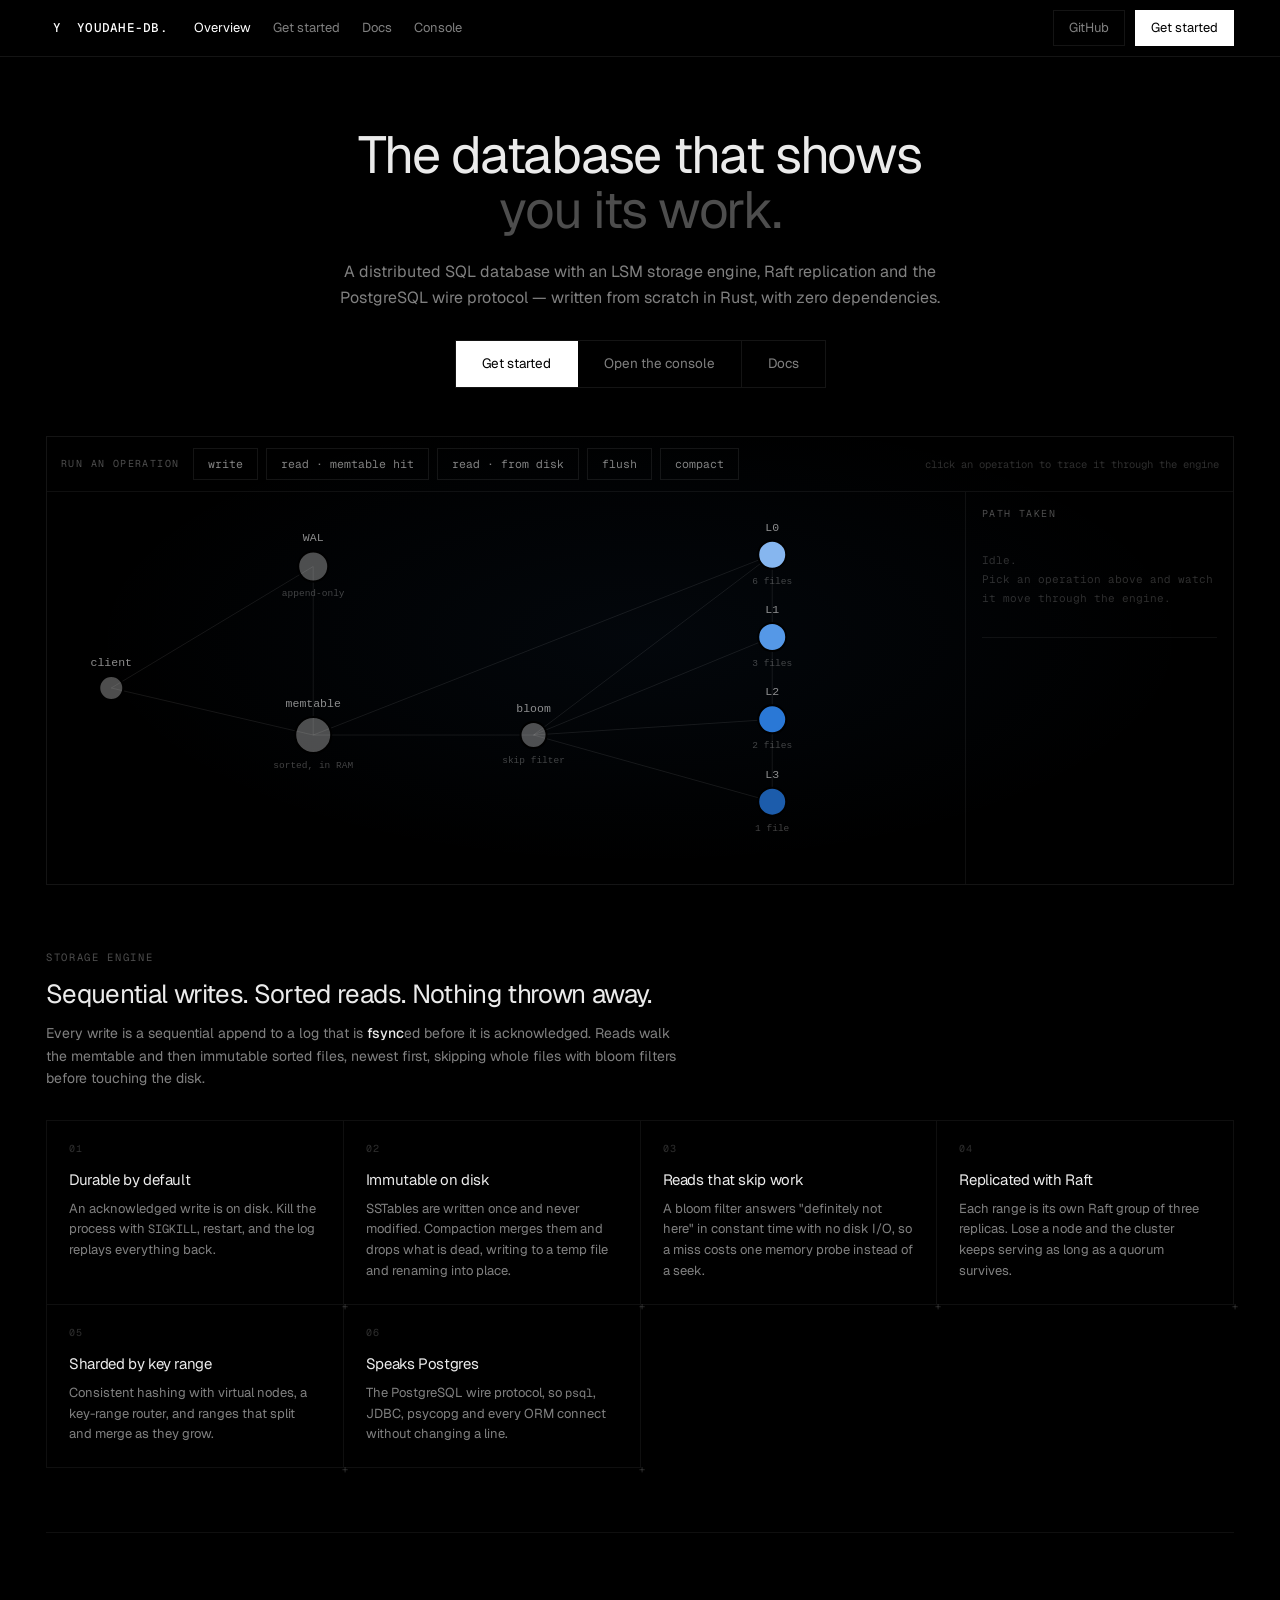
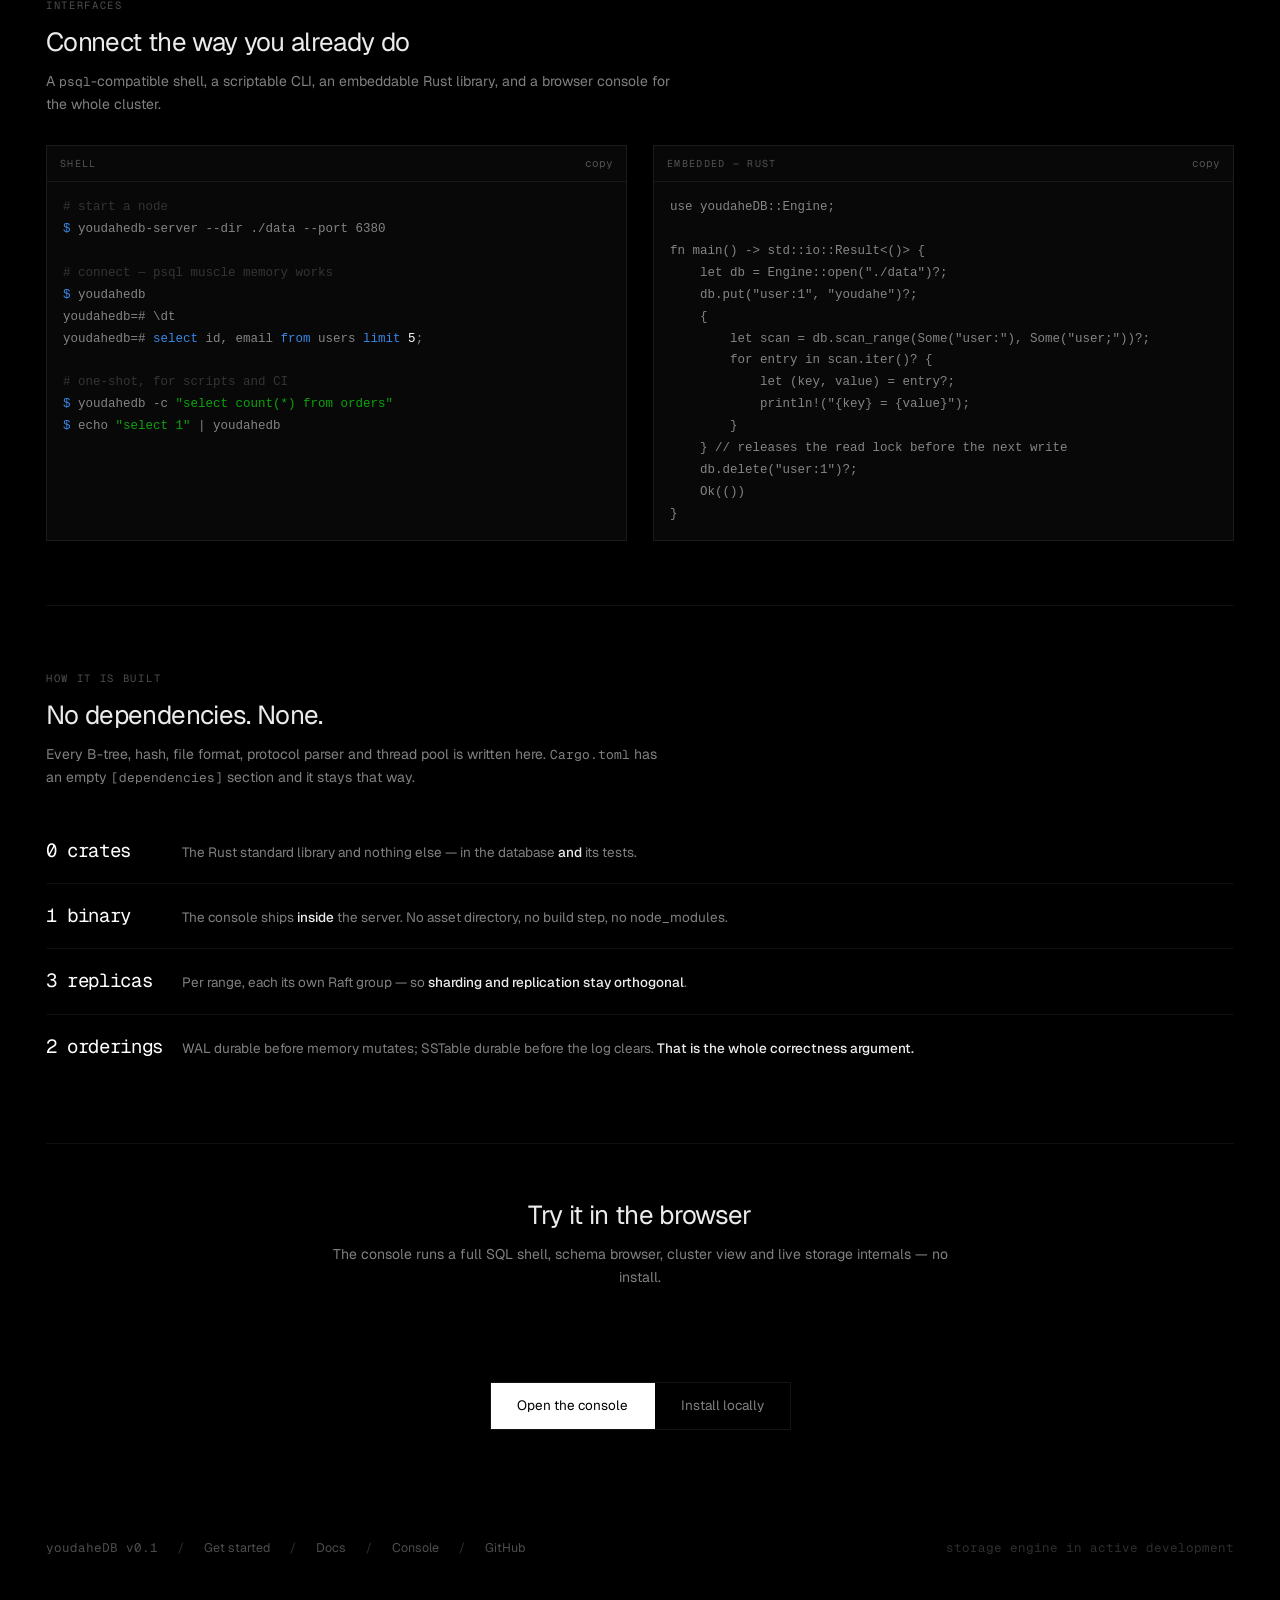
==== commit 25dfc9fb: "feat: add range and prefix scanning support to the engine" ====
--- a/web/index.html
+++ b/web/index.html
@@ -2,27 +2,12 @@
 <html lang="en">
 <head>
 <meta charset="utf-8">
-<link rel="icon" href="favicon.svg" type="image/svg+xml">
-<link rel="icon" href="favicon-32.png" sizes="32x32" type="image/png">
-<link rel="apple-touch-icon" href="apple-touch-icon.png">
-<link rel="manifest" href="site.webmanifest">
 <meta name="viewport" content="width=device-width, initial-scale=1">
 <title>youdaheDB — a distributed SQL database</title>
 <meta name="description" content="A distributed SQL database with an LSM storage engine, Raft replication and the PostgreSQL wire protocol. Written from scratch in Rust with zero dependencies.">
 <link rel="preconnect" href="https://fonts.googleapis.com">
 <link rel="preconnect" href="https://fonts.gstatic.com" crossorigin>
 <link href="https://fonts.googleapis.com/css2?family=Geist:wght@300;400;500&family=Geist+Mono:wght@400;500&display=swap" rel="stylesheet">
-<script>
-/* theme: applied before paint so the page never flashes the wrong mode */
-(function(){
-  try{
-    var saved = localStorage.getItem('ydb-theme');
-    var light = saved ? saved === 'light'
-      : window.matchMedia('(prefers-color-scheme: light)').matches;
-    document.documentElement.className = light ? 'light' : '';
-  }catch(e){}
-})();
-</script>
 <link rel="stylesheet" href="app.css">
 <style>
 .hero{padding:70px 0 34px;text-align:center;max-width:840px;margin:0 auto}
@@ -35,14 +20,14 @@
 
 /* ── engine demo ── */
 .engine{border:1px solid var(--line);margin:14px 0 0;background:
-radial-gradient(ellipse at 50% 45%, color-mix(in srgb, var(--cat-1) 7%, transparent), transparent 66%), var(--bg)}
+  radial-gradient(ellipse at 50% 45%, rgba(57,135,229,.05), transparent 66%), #000}
 .eng-bar{display:flex;align-items:center;gap:8px;padding:11px 14px;border-bottom:1px solid var(--line-soft);flex-wrap:wrap}
 .eng-bar .label{margin-right:6px}
 .op{padding:6px 14px;border:1px solid var(--line);font-family:var(--mono);font-size:11.5px;
   color:var(--t2);cursor:pointer;transition:.13s}
 .op:hover:not(:disabled){color:var(--t0);background:var(--fill);border-color:var(--t4)}
 .op:disabled{opacity:.34;cursor:default}
-.op.on{color:var(--t0);background:var(--t1);border-color:var(--t1)}
+.op.on{color:#000;background:var(--t1);border-color:var(--t1)}
 .eng-bar .hint{margin-left:auto;font-family:var(--mono);font-size:10.5px;color:var(--t4)}
 
 .eng-body{display:grid;grid-template-columns:minmax(0,1fr) 268px}
@@ -77,36 +62,6 @@
 .claim .t{color:var(--t2);font-size:13.5px}
 .claim .t b{color:var(--t1);font-weight:500}
 
-
-/* ── as seen in ── */
-.seen{display:flex;align-items:center;gap:22px;flex-wrap:wrap;
-  border:1px solid var(--line);border-left:2px solid var(--cat-1);
-  background:linear-gradient(90deg, color-mix(in srgb, var(--cat-1) 9%, transparent), var(--fill) 46%, var(--fill));
-  padding:16px 22px;margin:6px 0 0}
-.seen .tag{font-family:var(--mono);font-size:10px;letter-spacing:.16em;text-transform:uppercase;
-  color:var(--cat-1);white-space:nowrap;border-right:1px solid var(--line);padding-right:20px}
-.seen .pub{font-size:17px;color:var(--t0);letter-spacing:-.02em;white-space:nowrap}
-.seen .pub small{display:block;font-family:var(--mono);font-size:10px;color:var(--t4);
-  letter-spacing:.08em;margin-top:3px}
-.seen .art{color:var(--t2);font-size:13.5px;flex:1;min-width:220px;line-height:1.45}
-.seen .art b{color:var(--t1);font-weight:500}
-.seen .btn{white-space:nowrap;padding:10px 18px}
-@media (max-width:820px){
-  .seen{gap:14px;padding:15px 17px}
-  .seen .tag{border-right:0;padding-right:0;width:100%}
-  .seen .btn{width:100%;justify-content:center}
-}
-
-/* ── built in public ── */
-a.cell{display:block;transition:background .13s}
-a.cell:hover{background:var(--fill)}
-a.cell .src{font-family:var(--mono);font-size:10px;letter-spacing:.13em;
-  text-transform:uppercase;color:var(--t4)}
-a.cell h3{margin:10px 0 7px;color:var(--t1);font-size:15px}
-a.cell p{color:var(--t2);font-size:13px;margin:0}
-a.cell .go{display:block;margin-top:13px;font-family:var(--mono);font-size:11px;color:var(--t3)}
-a.cell:hover .go{color:var(--t0)}
-
 @media (max-width:900px){
   .hero{padding:44px 0 24px}
   .hero h1{font-size:34px}
@@ -114,159 +69,53 @@
   .trace{border-left:0;border-top:1px solid var(--line-soft);height:210px}
   .eng-canvas{height:320px}
 }
-
-/* ── AI-native serving path ──────────────────────────────── */
-.ai-intro .notice{margin-top:18px}
-.ai-intro .ext{color:var(--t1);border-bottom:1px solid var(--t4)}
-.serving{border-bottom:1px solid var(--line-soft)}
-.serving .eng-canvas{height:430px}
-.serving .trace{height:430px}
-
-/* ── retrieval playground ────────────────────────────────── */
-.vbox{margin-top:22px;border:1px solid var(--line)}
-.vbar{display:flex;gap:0;border-bottom:1px solid var(--line-soft)}
-.vbar input{flex:1;padding:14px 16px;font-family:var(--mono);font-size:13px;color:var(--t0)}
-.vbar input::placeholder{color:var(--t4)}
-.vbar select{padding:0 14px;font-family:var(--mono);font-size:11.5px;color:var(--t2);
-  border-left:1px solid var(--line-soft);cursor:pointer}
-.vchips{display:flex;align-items:center;gap:7px;flex-wrap:wrap;padding:11px 14px;
-  border-bottom:1px solid var(--line-soft)}
-.vchips .label{margin-right:3px}
-.vchip{padding:4px 11px;border:1px solid var(--line);font-family:var(--mono);font-size:11px;
-  color:var(--t2);cursor:pointer;transition:.13s}
-.vchip:hover{color:var(--t0);background:var(--fill);border-color:var(--t4)}
-.vgrid{display:grid;grid-template-columns:minmax(0,300px) minmax(0,1fr)}
-.vleft{padding:15px 16px;border-right:1px solid var(--line-soft)}
-.vright{padding:15px 16px}
-.vstrip{display:flex;align-items:center;gap:1px;height:46px;margin:11px 0 8px}
-.vstrip i{flex:1;height:100%;background:var(--cat-1);display:block}
-.vmeta{font-size:10.5px;color:var(--t4);letter-spacing:.06em}
-.vwarn{margin-top:14px;padding-top:13px;border-top:1px solid var(--line-soft);
-  font-size:11.5px;line-height:1.65;color:var(--t3)}
-.vwarn b{color:var(--t2);font-weight:500}
-.vhit{padding:9px 0;border-bottom:1px solid var(--line-soft)}
-.vhit:last-child{border-bottom:0}
-.vh-top{display:flex;justify-content:space-between;font-family:var(--mono);font-size:11px}
-.vh-k{color:var(--t1)} .vh-s{color:var(--t3)}
-.vhit.best .vh-k{color:var(--st-good)} .vhit.best .vh-s{color:var(--st-good)}
-.vhit.none{opacity:.4}
-.vh-bar{height:2px;background:var(--track);margin:6px 0 7px}
-.vh-bar i{display:block;height:100%;background:var(--cat-1);transition:width .18s ease}
-.vhit.best .vh-bar i{background:var(--st-good)}
-.vh-t{font-size:12px;color:var(--t2);line-height:1.55}
-
-/* ── workload model ──────────────────────────────────────── */
-.mbox{margin-top:22px;border:1px solid var(--line)}
-.mctl{display:grid;grid-template-columns:repeat(auto-fit,minmax(190px,1fr));
-  border-bottom:1px solid var(--line-soft)}
-.mctl label{display:block;padding:13px 16px;border-right:1px solid var(--line-soft)}
-.mctl label span{display:block;font-family:var(--mono);font-size:10px;letter-spacing:.13em;
-  text-transform:uppercase;color:var(--t3)}
-.mctl label b{display:block;font-family:var(--mono);font-size:17px;color:var(--t0);
-  font-weight:400;margin:5px 0 9px;letter-spacing:-.01em}
-.mctl input[type=range]{width:100%;-webkit-appearance:none;appearance:none;height:2px;
-  background:var(--track);cursor:pointer}
-.mctl input[type=range]::-webkit-slider-thumb{-webkit-appearance:none;width:12px;height:12px;
-  background:var(--t0);border-radius:50%;cursor:pointer}
-.mctl input[type=range]::-moz-range-thumb{width:12px;height:12px;background:var(--t0);
-  border:0;border-radius:50%;cursor:pointer}
-.mout .grid{border-top:0;border-left:0}
-.mgrid{grid-template-columns:repeat(3,minmax(0,1fr))}
-@media (max-width:760px){.mgrid{grid-template-columns:repeat(2,minmax(0,1fr))}}
-.mout .cell{border-right:1px solid var(--line-soft)}
-.mout .cell::after{content:none}
-.mbar{display:flex;align-items:center;gap:13px;padding:13px 16px}
-.mtrack{flex:1;height:3px;background:var(--track)}
-.mtrack i{display:block;height:100%;background:var(--st-good);transition:width .18s ease}
-.mbar .mono{font-size:11px;color:var(--t3);white-space:nowrap}
-
-@media (max-width:840px){
-  .vgrid{grid-template-columns:1fr}
-  .vleft{border-right:0;border-bottom:1px solid var(--line-soft)}
-  .serving .eng-canvas{height:340px}
-  .serving .trace{height:220px}
-}
 </style>
 </head>
 <body>
 
 <header class="topnav"><div class="in">
-  <a href="index.html" class="logo"><span class="mark"><svg viewBox="0 0 24 24" xmlns="http://www.w3.org/2000/svg" aria-hidden="true"><g fill="currentColor"><path d="M12 2.8 21 5.4 12 8 3 5.4Z"/><path d="M12 9.4 21 12 12 14.6 3 12Z" opacity=".52"/><path d="M12 16 21 18.6 12 21.2 3 18.6Z" opacity=".24"/></g></svg></span></a>
+  <a href="index.html" class="logo"><span class="mark">Y</span> YOUDAHE-DB.</a>
   <nav>
     <a href="index.html" class="on">Overview</a>
-    <a href="access.html?next=start.html">Get started</a>
+    <a href="start.html">Get started</a>
     <a href="docs.html">Docs</a>
-    <a href="media.html">Media</a>
-    <a href="access.html?next=console.html">Console</a>
+    <a href="console.html">Console</a>
   </nav>
   <div class="right">
-    <button class="btn kbd-btn" data-palette aria-label="Open command palette" title="Search (⌘K)">⌘K</button>
-    <button class="btn" id="theme-toggle" aria-label="Toggle theme">Light</button>
     <a class="btn" href="https://github.com/Youdahe123/youdaheDB" target="_blank" rel="noopener">GitHub</a>
-    <a class="btn primary" href="access.html?next=start.html">Get started</a>
+    <a class="btn primary" href="start.html">Get started</a>
   </div>
 </div></header>
 
-<script>
-(function(){
-  var btn = document.getElementById('theme-toggle');
-  if(!btn) return;
-  var isLight = document.documentElement.classList.contains('light');
-  function apply(light){
-    isLight = light;
-    document.documentElement.classList.toggle('light', light);
-    document.body.classList.toggle('light', light);
-    btn.textContent = light ? 'Dark' : 'Light';
-    btn.setAttribute('aria-pressed', String(light));
-    window.dispatchEvent(new CustomEvent('themechange'));
-  }
-  apply(isLight);
-  btn.addEventListener('click', function(){
-    apply(!isLight);
-    try{ localStorage.setItem('ydb-theme', isLight ? 'light' : 'dark'); }catch(e){}
-  });
-})();
-</script>
-
 <main class="wrap">
 
   <section class="hero">
     <h1>The database that shows<br><em>you its work.</em></h1>
-    <p class="lede plain">A database built from scratch in Rust. Every diagram on this page is
-      live — click one and watch your data actually move through it.</p>
+    <p class="lede">A distributed SQL database with an LSM storage engine, Raft replication and the
+      PostgreSQL wire protocol — written from scratch in Rust, with zero dependencies.</p>
     <div class="cta">
-      <a class="btn primary" href="access.html?next=start.html">Get started</a>
-      <a class="btn" href="access.html?next=console.html">Open the console</a>
+      <a class="btn primary" href="start.html">Get started</a>
+      <a class="btn" href="console.html">Open the console</a>
       <a class="btn" href="docs.html">Docs</a>
     </div>
   </section>
 
-
-  <!-- ── as seen in ── -->
   <!-- ── interactive engine ── -->
-  <section class="sec intro-sec">
-    <div class="kicker">Saving and finding data</div>
-    <h2>What happens when you save something</h2>
-    <p class="lede plain">Before a save counts as done, it is written down somewhere safe. So if the
-      power goes out one second later, nothing is lost.</p>
-    <p class="cue">Press an action below and watch the path it takes.</p>
-  </section>
-
   <section class="engine">
     <div class="eng-bar">
-      <span class="label">Try an action</span>
-      <button class="op" data-op="write">save something</button>
-      <button class="op" data-op="read_hit">find it in memory</button>
-      <button class="op" data-op="read_disk">find it on disk</button>
-      <button class="op" data-op="flush">free up memory</button>
-      <button class="op" data-op="compact">tidy up old files</button>
-      <span class="hint" id="hint">pick one and watch it run</span>
+      <span class="label">Run an operation</span>
+      <button class="op" data-op="write">write</button>
+      <button class="op" data-op="read_hit">read · memtable hit</button>
+      <button class="op" data-op="read_disk">read · from disk</button>
+      <button class="op" data-op="flush">flush</button>
+      <button class="op" data-op="compact">compact</button>
+      <span class="hint" id="hint">click an operation to trace it through the engine</span>
     </div>
     <div class="eng-body">
       <div class="eng-canvas"><canvas id="cv"></canvas></div>
       <aside class="trace">
         <div class="label">Path taken</div>
-        <div id="steps"><div class="tr-empty">Nothing running.<br>Pick an action above, or hover a circle to see what it is.</div></div>
+        <div id="steps"><div class="tr-empty">Idle.<br>Pick an operation above and watch it move through the engine.</div></div>
         <div class="tr-foot" id="foot"></div>
       </aside>
     </div>
@@ -274,195 +123,39 @@
 
   <!-- ── what it is ── -->
   <section class="sec">
+    <div class="kicker">Storage engine</div>
+    <h2>Sequential writes. Sorted reads. Nothing thrown away.</h2>
+    <p class="lede">Every write is a sequential append to a log that is <b>fsync</b>ed before it is
+      acknowledged. Reads walk the memtable and then immutable sorted files, newest first, skipping
+      whole files with bloom filters before touching the disk.</p>
     <div class="grid g3 feat">
-      <div class="cell"><div class="n">01</div><h3>Nothing gets lost</h3>
-        <p>Kill it mid-write and restart. Everything you saved comes back, because it was written to
-           disk before you were told it succeeded.</p></div>
-      <div class="cell"><div class="n">02</div><h3>Files are never edited</h3>
-        <p>Once a file is written it is never changed again. Cleaning up means merging old files
-           into a new one and swapping it in.</p></div>
-      <div class="cell"><div class="n">03</div><h3>It avoids pointless work</h3>
-        <p>Before reading a file it asks a tiny in-memory check that can say "definitely not in
-           here" — so looking for something that isn't there is nearly free.</p></div>
-      <div class="cell"><div class="n">04</div><h3>It survives a dead machine</h3>
-        <p>Every slice of your data lives on three machines. Lose one and the others keep answering
-           without anyone noticing.</p></div>
-      <div class="cell"><div class="n">05</div><h3>It grows on its own</h3>
-        <p>Data is split into chunks spread across machines. As a chunk fills up it splits in two,
-           with nothing to rewrite and no downtime.</p></div>
-      <div class="cell"><div class="n">06</div><h3>It works with tools you have</h3>
-        <p>It speaks Postgres, so <code>psql</code>, your ORM and your existing app connect without
-           changing a line of code.</p></div>
-    </div>
-    <details class="more"><summary>The technical version</summary><div class="more-in">
-      <p>Every write is a sequential append to a <b>write-ahead log</b> that is <b>fsync</b>ed before
-        it is acknowledged, then inserted into a sorted in-memory <b>memtable</b>. A full memtable is
-        flushed to an immutable <b>SSTable</b>; <b>compaction</b> merges those runs, keeps the newest
-        version of each key and drops tombstones, writing to a temp file and renaming into place.</p>
-      <p>Reads check the memtable first, then SSTables newest-first, consulting a <b>bloom filter</b>
-        per file to skip whole files without a disk seek. Each key range is its own <b>Raft</b> group
-        of three replicas, placed by <b>consistent hashing with virtual nodes</b>, and ranges split
-        and merge as they grow. The client protocol is the <b>PostgreSQL wire protocol</b>.</p>
-    </div></details>
-  </section>
-
-
-  <!-- ── AI-native serving path · DESIGN, NOT BUILT ── -->
-  <section class="sec ai-intro">
-    <div class="kicker">AI search</div>
-    <h2>Making it work for AI search</h2>
-    <p class="lede plain">An AI assistant doesn't ask for one row. It asks for a hundred paragraphs
-      at once, and it wants them in milliseconds. That changes what the database should be good at.</p>
-    <details class="more"><summary>The technical version</summary><div class="more-in">
-      <p>A search stack for a language model stores different things than one built for a human
-        reader: not pages, but <b>passages and the vectors computed from them</b>. The read is a
-        <b>batch</b> — give me these hundred keys, now — and the write is a <b>bulk republish</b>
-        whenever a chunker or an embedding model changes.</p>
-      <p>The design splits those two jobs apart, the way Perplexity describes for
-        <a class="ext" href="https://www.perplexity.ai/hub/blog/cobbledb-rebuilding-ai-search-storage-for-lower-latency-and-cost" target="_blank" rel="noopener">CobbleDB</a>:
-        durable document state on cheap disk, batched partition-aligned delivery in between, and a
-        hot store tuned for one operation — fetch these keys, fast.</p>
-    </div></details>
-  </section>
-
-  <section class="serving">
-    <div class="eng-bar srv-bar">
-      <span class="label">Watch a search</span>
-      <button class="op" data-op="batch_read">fetch many at once</button>
-      <button class="op" data-op="hedge">when a server is slow</button>
-      <button class="op" data-op="vector">find similar meaning</button>
-      <button class="op" data-op="ingest">add new pages</button>
-      <button class="op" data-op="reindex">change the AI model</button>
-      <span class="hint" id="hint2">pick one and watch it run</span>
-    </div>
-    <div class="eng-body">
-      <div class="eng-canvas"><canvas id="cv2"></canvas></div>
-      <aside class="trace">
-        <div class="label">Path taken</div>
-        <div id="steps2"><div class="tr-empty">Nothing running.<br>Pick an action above, or hover a circle to see what it is.</div></div>
-        <div class="tr-foot" id="foot2"></div>
-      </aside>
-    </div>
-  </section>
-
-  <section class="sec">
-    <div class="kicker">The reasoning</div>
-    <h2>Why split it into pieces</h2>
-    <p class="lede plain">Adding data and searching data want opposite things. Keeping them apart is
-      the whole trick.</p>
-    <div class="grid g2 feat">
-      <div class="cell"><div class="n">01</div><h3>Updating shouldn't slow down searching</h3>
-        <p>If a huge update writes straight into the thing answering searches, searches get slow. So updates
-           go into a queue, and the search side picks them up when it has room.</p></div>
-      <div class="cell"><div class="n">02</div><h3>Swap the AI model without downtime</h3>
-        <p>Old and new versions sit side by side instead of overwriting. Switching is just pointing at the
-           new one — and undoing it is pointing back.</p></div>
-      <div class="cell"><div class="n">03</div><h3>Leave out what you don't need</h3>
-        <p>A search result showing up a second late is fine; it doesn't need a bank's guarantees. Skipping
-           the features it never uses is exactly what makes it fast.</p></div>
-      <div class="cell"><div class="n">04</div><h3>Only pay for the fast storage you use</h3>
-        <p>Everything is kept on cheap disk. Only the part people actually search gets copied onto the
-           expensive fast storage.</p></div>
-    </div>
-  </section>
-
-  <!-- ── retrieval playground ── -->
-  <section class="sec">
-    <div class="kicker">Try it</div>
-    <h2>How search actually finds things</h2>
-    <p class="lede plain">Type a question below. The page turns your words into numbers, compares
-      them against a handful of sentences, and puts the closest ones on top. That's the whole idea
-      behind search.</p>
-
-    <div class="vbox">
-      <div class="vbar">
-        <input id="vq" placeholder="what happens after a crash?" autocomplete="off" spellcheck="false" value="what happens after a crash?">
-        <select id="vk" aria-label="how many results">
-          <option value="3">top 3</option><option value="5" selected>top 5</option><option value="8">top 8</option>
-        </select>
-      </div>
-      <div class="vchips">
-        <span class="label">try</span>
-        <button class="vchip" data-q="what happens after a crash?">crash recovery</button>
-        <button class="vchip" data-q="skip files without reading the disk">skip the disk</button>
-        <button class="vchip" data-q="nearest vectors to a query embedding">vector search</button>
-        <button class="vchip" data-q="merging files and dropping tombstones">compaction</button>
-        <button class="vchip" data-q="connect with psql and an ORM">postgres</button>
-      </div>
-      <div class="vgrid">
-        <div class="vleft">
-          <div class="label">Query vector</div>
-          <div class="vstrip" id="vstrip"></div>
-          <div class="vmeta mono" id="vmeta"></div>
-          <div class="vwarn">This toy matches <b>spelling, not meaning</b>. It finds
-            <code>crashes</code> when you type <code>crash</code>, but has no idea that
-            <code>durable</code> and <code>fsync</code> are related. A real AI model is the piece
-            that understands meaning — everything around it works exactly like this.
-            <details class="more tight"><summary>What it's really doing</summary><div class="more-in">
-              <p>Words and character trigrams are <b>signed-hashed</b> into 64 dimensions and
-                L2-normalised, then scored by <b>cosine similarity</b> — the same subword trick
-                fastText uses, minus the learned weights. Swapping in a trained embedding model
-                changes this one function and nothing else.</p>
-            </div></details></div>
-        </div>
-        <div class="vright">
-          <div class="label">Ranked passages</div>
-          <div id="vhits"></div>
-        </div>
-      </div>
-    </div>
-  </section>
-
-  <!-- ── workload model ── -->
-  <section class="sec">
-    <div class="kicker">Cost</div>
-    <h2>What all this would cost to run</h2>
-    <p class="lede plain">Drag the sliders to describe how much data you have and how busy you are.
-      These are <b>sums based on your numbers, not measurements</b> — nothing here has been
-      benchmarked yet.</p>
-
-    <div class="mbox" id="model">
-      <div class="mctl">
-        <label><span>Corpus</span><b id="m-docs-v"></b>
-          <input type="range" id="m-docs" min="1" max="2000" value="250" step="1"></label>
-        <label><span>Record size</span><b id="m-val-v"></b>
-          <input type="range" id="m-val" min="1" max="200" value="50" step="1"></label>
-        <label><span>Keys per query</span><b id="m-keys-v"></b>
-          <input type="range" id="m-keys" min="1" max="200" value="20" step="1"></label>
-        <label><span>Query rate</span><b id="m-qps-v"></b>
-          <input type="range" id="m-qps" min="1" max="500" value="200" step="1"></label>
-        <label><span>Cache hit rate</span><b id="m-hit-v"></b>
-          <input type="range" id="m-hit" min="0" max="100" value="85" step="1"></label>
-      </div>
-      <div class="mout">
-        <div class="grid g3 mgrid">
-          <div class="cell"><div class="n">CORPUS ON DISK</div><div class="v" id="o-corpus"></div>
-            <p>every record, cheap tier</p></div>
-          <div class="cell"><div class="n">BYTES PER QUERY</div><div class="v" id="o-query"></div>
-            <p>keys × record size</p></div>
-          <div class="cell"><div class="n">READ THROUGHPUT</div><div class="v" id="o-bw"></div>
-            <p>what the fleet must serve</p></div>
-          <div class="cell"><div class="n">FROM DISK</div><div class="v" id="o-disk"></div>
-            <p>the part cache does not absorb</p></div>
-          <div class="cell"><div class="n">RAM TO HOLD IT</div><div class="v" id="o-ram"></div>
-            <p>working set at that hit rate</p></div>
-          <div class="cell"><div class="n">ROUND TRIPS</div><div class="v" id="o-rt"></div>
-            <p>batched vs one get per key · <span id="o-saved"></span></p></div>
-        </div>
-        <div class="mbar"><span class="label">served from memory</span>
-          <div class="mtrack"><i id="o-bar"></i></div>
-          <span class="mono" id="o-hitpct"></span>
-        </div>
-      </div>
+      <div class="cell"><div class="n">01</div><h3>Durable by default</h3>
+        <p>An acknowledged write is on disk. Kill the process with <code>SIGKILL</code>, restart, and
+           the log replays everything back.</p></div>
+      <div class="cell"><div class="n">02</div><h3>Immutable on disk</h3>
+        <p>SSTables are written once and never modified. Compaction merges them and drops what is
+           dead, writing to a temp file and renaming into place.</p></div>
+      <div class="cell"><div class="n">03</div><h3>Reads that skip work</h3>
+        <p>A bloom filter answers "definitely not here" in constant time with no disk I/O, so a miss
+           costs one memory probe instead of a seek.</p></div>
+      <div class="cell"><div class="n">04</div><h3>Replicated with Raft</h3>
+        <p>Each range is its own Raft group of three replicas. Lose a node and the cluster keeps
+           serving as long as a quorum survives.</p></div>
+      <div class="cell"><div class="n">05</div><h3>Sharded by key range</h3>
+        <p>Consistent hashing with virtual nodes, a key-range router, and ranges that split and merge
+           as they grow.</p></div>
+      <div class="cell"><div class="n">06</div><h3>Speaks Postgres</h3>
+        <p>The PostgreSQL wire protocol, so <code>psql</code>, JDBC, psycopg and every ORM connect
+           without changing a line.</p></div>
     </div>
   </section>
 
   <!-- ── interface ── -->
   <section class="sec">
-    <div class="kicker">Using it</div>
-    <h2>Connecting to it</h2>
-    <p class="lede plain">Four ways in: the shell you already use, a command line, a Rust library
-      you can drop into your own program, and a console right in the browser.</p>
+    <div class="kicker">Interfaces</div>
+    <h2>Connect the way you already do</h2>
+    <p class="lede">A <code>psql</code>-compatible shell, a scriptable CLI, an embeddable Rust library,
+      and a browser console for the whole cluster.</p>
     <div class="split">
       <div class="code">
         <div class="bar"><span>shell</span><span class="copy" data-copy="youdahedb -c &quot;select id, email from users limit 5&quot;">copy</span></div>
@@ -479,18 +172,35 @@
 <span class="k">$</span> echo <span class="s">"select 1"</span> | youdahedb</pre>
       </div>
       <div class="code">
-        <div class="bar"><span>embedded — rust</span><span class="copy" data-copy="let mut db = LsmTree::open(&quot;./data&quot;)?;">copy</span></div>
-<pre><span class="k">use</span> youdahedb::LsmTree;
-
-<span class="k">let mut</span> db = LsmTree::open(<span class="s">"./data"</span>)?;
-
-db.put(<span class="s">"user:1"</span>, <span class="s">"youdahe"</span>)?;
-<span class="k">let</span> v = db.get(<span class="s">"user:1"</span>)?;
-db.delete(<span class="s">"user:1"</span>)?;
-
-<span class="c">// sorted iteration across memtable + every SSTable</span>
-<span class="k">for</span> (k, v) <span class="k">in</span> db.scan(<span class="s">"user:"</span>..<span class="s">"user;"</span>) {
-    <span class="f">println!</span>(<span class="s">"{k} = {v}"</span>);
+        <div class="bar"><span>embedded — rust</span><span class="copy" data-copy="use youdaheDB::Engine;
+
+fn main() -&gt; std::io::Result&lt;()&gt; {
+    let db = Engine::open(&quot;./data&quot;)?;
+    db.put(&quot;user:1&quot;, &quot;youdahe&quot;)?;
+    {
+        let scan = db.scan_range(Some(&quot;user:&quot;), Some(&quot;user;&quot;))?;
+        for entry in scan.iter()? {
+            let (key, value) = entry?;
+            println!(&quot;{key} = {value}&quot;);
+        }
+    } // releases the read lock before the next write
+    db.delete(&quot;user:1&quot;)?;
+    Ok(())
+}">copy</span></div>
+<pre>use youdaheDB::Engine;
+
+fn main() -&gt; std::io::Result&lt;()&gt; {
+    let db = Engine::open(&quot;./data&quot;)?;
+    db.put(&quot;user:1&quot;, &quot;youdahe&quot;)?;
+    {
+        let scan = db.scan_range(Some(&quot;user:&quot;), Some(&quot;user;&quot;))?;
+        for entry in scan.iter()? {
+            let (key, value) = entry?;
+            println!(&quot;{key} = {value}&quot;);
+        }
+    } // releases the read lock before the next write
+    db.delete(&quot;user:1&quot;)?;
+    Ok(())
 }</pre>
       </div>
     </div>
@@ -499,14 +209,9 @@
   <!-- ── principles ── -->
   <section class="sec">
     <div class="kicker">How it is built</div>
-    <h2>Written from scratch, on purpose</h2>
-    <p class="lede plain">No libraries. Not one. Every piece is hand-written here, because the point
-      is to understand how a database works — and you can't learn that from someone else's code.</p>
-    <details class="more"><summary>The technical version</summary><div class="more-in">
-      <p>Every B-tree, hash, file format, protocol parser and thread pool is implemented in this
-        repository. <code>Cargo.toml</code> has an empty <code>[dependencies]</code> section and it
-        stays that way.</p>
-    </div></details>
+    <h2>No dependencies. None.</h2>
+    <p class="lede">Every B-tree, hash, file format, protocol parser and thread pool is written here.
+      <code>Cargo.toml</code> has an empty <code>[dependencies]</code> section and it stays that way.</p>
     <div>
       <div class="claim"><span class="v">0 crates</span>
         <span class="t">The Rust standard library and nothing else — in the database <b>and</b> its tests.</span></div>
@@ -519,14 +224,13 @@
     </div>
   </section>
 
-
   <section class="sec" style="border-bottom:0;text-align:center;padding:56px 0 40px">
     <h2>Try it in the browser</h2>
     <p class="lede" style="margin:12px auto 24px">The console runs a full SQL shell, schema browser,
       cluster view and live storage internals — no install.</p>
     <div class="hero"><div class="cta" style="padding:0">
-      <a class="btn primary" href="access.html?next=console.html">Open the console</a>
-      <a class="btn" href="access.html?next=start.html">Install locally</a>
+      <a class="btn primary" href="console.html">Open the console</a>
+      <a class="btn" href="start.html">Install locally</a>
     </div></div>
   </section>
 
@@ -534,17 +238,235 @@
 
 <footer class="foot"><div class="wrap in">
   <span class="mono">youdaheDB v0.1</span>
-  <span class="sep">/</span><a href="access.html?next=start.html">Get started</a>
+  <span class="sep">/</span><a href="start.html">Get started</a>
   <span class="sep">/</span><a href="docs.html">Docs</a>
-  <span class="sep">/</span><a href="access.html?next=console.html">Console</a>
+  <span class="sep">/</span><a href="console.html">Console</a>
   <span class="sep">/</span><a href="https://github.com/Youdahe123/youdaheDB" target="_blank" rel="noopener">GitHub</a>
-  <span class="sep">/</span><a href="media.html">Writing</a>
+  <span style="margin-left:auto;color:var(--t4)" class="mono">storage engine in active development</span>
 </div></footer>
 
-<script src="tracer.js"></script>
-<script src="home.js"></script>
-<div class="cvtip" id="cvtip"></div>
-<script src="intro.js"></script>
-<script src="site.js"></script>
+<script>
+"use strict";
+
+/* ══════════════════════════════════════════════════════════════
+   Interactive engine diagram.
+   Nodes are hand-placed in normalised coords so the layout is
+   deliberate rather than whatever a force sim settles into.
+   ══════════════════════════════════════════════════════════════ */
+const NODES = {
+  client:  { x:.07, y:.50, r:12, label:"client",   sub:"" },
+  wal:     { x:.29, y:.19, r:15, label:"WAL",      sub:"append-only" },
+  mem:     { x:.29, y:.62, r:18, label:"memtable", sub:"sorted, in RAM" },
+  bloom:   { x:.53, y:.62, r:13, label:"bloom",    sub:"skip filter" },
+  l0:      { x:.79, y:.16, r:14, label:"L0",       sub:"6 files", lv:0 },
+  l1:      { x:.79, y:.37, r:14, label:"L1",       sub:"3 files", lv:1 },
+  l2:      { x:.79, y:.58, r:14, label:"L2",       sub:"2 files", lv:2 },
+  l3:      { x:.79, y:.79, r:14, label:"L3",       sub:"1 file",  lv:3 },
+};
+const EDGES = [
+  ["client","wal"],["client","mem"],["wal","mem"],["mem","bloom"],
+  ["mem","l0"],["bloom","l0"],["bloom","l1"],["bloom","l2"],["bloom","l3"],
+  ["l0","l1"],["l1","l2"],["l2","l3"],
+];
+
+const C = { write:"var(--cat-1)", read:"var(--cat-3)", bg:"var(--cat-2)" };
+const HEX = { write:"#3987e5", read:"#199e70", bg:"#d95926" };
+
+/* Each op is a list of hops. `note` is a structural fact about the
+   engine — how many fsyncs, how many files touched — never a timing
+   claim, because none of this is measured yet. */
+const OPS = {
+  write: { kind:"write", title:"write", steps:[
+    { from:"client", to:"wal",  t:"append to WAL",       d:"record framed and written",         dur:620 },
+    { from:"wal",    to:"wal",  t:"fsync",               d:"blocks until the disk confirms",    dur:900, hold:true },
+    { from:"wal",    to:"mem",  t:"insert into memtable",d:"only after the log is durable",     dur:620 },
+    { from:"mem",    to:"client",t:"acknowledge",        d:"the write is now crash-safe",       dur:520, hit:true },
+  ], foot:"1 fsync · 1 sequential append · 0 random writes" },
+
+  read_hit: { kind:"read", title:"read · memtable hit", steps:[
+    { from:"client", to:"mem",   t:"probe memtable",  d:"newest layer is checked first", dur:600 },
+    { from:"mem",    to:"client",t:"Found → return",  d:"no disk touched at all",        dur:520, hit:true },
+  ], foot:"0 disk reads · 0 bloom checks" },
+
+  read_disk: { kind:"read", title:"read · from disk", steps:[
+    { from:"client", to:"mem",   t:"probe memtable",     d:"NotFound → keep going",              dur:520 },
+    { from:"mem",    to:"bloom", t:"consult bloom filters", d:"one probe per SSTable, in memory", dur:520 },
+    { from:"bloom",  to:"l0",    t:"L0 · definitely not", d:"skipped, no disk I/O",   dur:380, skip:true },
+    { from:"bloom",  to:"l1",    t:"L1 · definitely not", d:"skipped, no disk I/O",   dur:380, skip:true },
+    { from:"bloom",  to:"l2",    t:"L2 · maybe",          d:"read one block from disk",           dur:620 },
+    { from:"l2",     to:"client",t:"Found → return",      d:"exactly one block read",             dur:640, hit:true },
+  ], foot:"1 disk read · 3 files skipped · 4 bloom probes" },
+
+  flush: { kind:"bg", title:"flush", steps:[
+    { from:"mem", to:"l0",  t:"write memtable → new SSTable", d:"sorted, so it is a linear walk", dur:900 },
+    { from:"l0",  to:"l0",  t:"fsync the SSTable",            d:"durable before anything else",   dur:760, hold:true },
+    { from:"l0",  to:"wal", t:"clear the WAL",                d:"only now is this safe",          dur:640, hit:true },
+  ], foot:"memtable emptied · WAL truncated · 1 new L0 file" },
+
+  compact: { kind:"bg", title:"compact", steps:[
+    { from:"l0", to:"l1", t:"k-way merge L0 → L1", d:"newest version of each key wins",   dur:820 },
+    { from:"l1", to:"l2", t:"drop tombstones",     d:"safe once nothing older holds the key", dur:760 },
+    { from:"l2", to:"l3", t:"rename into place",   d:"a crash leaves the inputs intact",  dur:760, hit:true },
+  ], foot:"reads get faster · space reclaimed · inputs untouched until rename" },
+};
+
+const SPEED = 0.55;   // global tempo for the trace animation
+const cv = document.getElementById("cv"), ctx = cv.getContext("2d");
+const stepsEl = document.getElementById("steps"), footEl = document.getElementById("foot");
+const hintEl = document.getElementById("hint");
+let W=0, H=0, dpr = Math.min(devicePixelRatio||1, 2);
+let active = null;          // { op, stepIndex, progress }
+let visited = new Set(), pulsing = new Map(), running = false;
+
+function size(){
+  const b = cv.parentElement.getBoundingClientRect();
+  W = b.width; H = b.height;
+  cv.width = W*dpr; cv.height = H*dpr; ctx.setTransform(dpr,0,0,dpr,0,0);
+}
+const px = n => ({ x: NODES[n].x*W, y: NODES[n].y*H });
+
+function draw(ts){
+  ctx.clearRect(0,0,W,H);
+  const col = active ? HEX[active.op.kind === "bg" ? "bg" : active.op.kind] : "#3987e5";
+
+  // edges
+  for (const [a,b] of EDGES){
+    const p = px(a), q = px(b);
+    const live = active && active.cur && (
+      (active.cur.from===a && active.cur.to===b) || (active.cur.from===b && active.cur.to===a));
+    ctx.strokeStyle = live ? col : "rgba(255,255,255,.085)";
+    ctx.lineWidth = live ? 1.6 : 1;
+    ctx.beginPath(); ctx.moveTo(p.x,p.y); ctx.lineTo(q.x,q.y); ctx.stroke();
+  }
+
+  // an active hop with no static edge (a return, or a causal step) — dash it
+  if (active && active.cur && active.cur.from !== active.cur.to){
+    const {from,to} = active.cur;
+    const isEdge = EDGES.some(([x,y]) => (x===from&&y===to)||(x===to&&y===from));
+    if (!isEdge){
+      const p = px(from), q = px(to);
+      ctx.save(); ctx.setLineDash([4,5]);
+      ctx.strokeStyle = col; ctx.globalAlpha = .5; ctx.lineWidth = 1.3;
+      ctx.beginPath(); ctx.moveTo(p.x,p.y); ctx.lineTo(q.x,q.y); ctx.stroke();
+      ctx.restore();
+    }
+  }
+
+  // pulse rings first, so they never wash over a label
+  for (const [id,n] of Object.entries(NODES)){
+    const pulse = pulsing.get(id); if (pulse === undefined) continue;
+    const g = Math.max(0, 1 - (ts - pulse)/900); if (g <= .05) continue;
+    const p = px(id);
+    ctx.strokeStyle = col; ctx.globalAlpha = g*.5; ctx.lineWidth = 1.4;
+    ctx.beginPath(); ctx.arc(p.x, p.y, n.r + 8 + (1-g)*16, 0, 7); ctx.stroke();
+    ctx.globalAlpha = 1;
+  }
+
+  // nodes
+  for (const [id,n] of Object.entries(NODES)){
+    const p = px(id);
+    const seen = visited.has(id);
+    const pulse = pulsing.get(id);
+    let glow = 0;
+    if (pulse !== undefined){
+      const age = ts - pulse;
+      glow = Math.max(0, 1 - age/900);
+      if (glow <= 0) pulsing.delete(id);
+    }
+    const base = n.lv !== undefined
+      ? getComputedStyle(document.documentElement).getPropertyValue(`--lv-${n.lv}`).trim()
+      : "rgba(255,255,255,.30)";
+
+    if (glow > 0){ ctx.shadowColor = col; ctx.shadowBlur = 6 + glow*26; }
+    ctx.fillStyle = glow > 0 ? col : (seen ? "rgba(255,255,255,.55)" : base);
+    ctx.beginPath(); ctx.arc(p.x, p.y, n.r + glow*3.5, 0, 7); ctx.fill();
+    ctx.shadowBlur = 0;
+    ctx.strokeStyle = "#000"; ctx.lineWidth = 2; ctx.stroke();
+
+    ctx.textAlign = "center";
+    ctx.font = "500 11.5px ui-monospace, SFMono-Regular, Menlo, monospace";
+    ctx.fillStyle = glow > 0 ? "#fff" : (seen ? "rgba(255,255,255,.9)" : "rgba(255,255,255,.55)");
+    ctx.fillText(n.label, p.x, p.y - n.r - 10);
+    if (n.sub){
+      ctx.font = "400 9.5px ui-monospace, SFMono-Regular, Menlo, monospace";
+      ctx.fillStyle = "rgba(255,255,255,.26)";
+      ctx.fillText(n.sub, p.x, p.y + n.r + 15);
+    }
+  }
+
+  // the travelling packet
+  if (active && active.cur && active.cur.from !== active.cur.to){
+    const p = px(active.cur.from), q = px(active.cur.to);
+    const raw = active.startedAt ? Math.min(1, (ts - active.startedAt)/(active.cur.dur*SPEED)) : 0;
+    const e = raw<.5 ? 2*raw*raw : 1-Math.pow(-2*raw+2,2)/2;   // ease in-out
+    const x = p.x + (q.x-p.x)*e, y = p.y + (q.y-p.y)*e;
+    // trail
+    for (let i=1;i<=5;i++){
+      const te = Math.max(0, e - i*0.035);
+      ctx.globalAlpha = (1 - i/5) * .35;
+      ctx.fillStyle = col;
+      ctx.beginPath(); ctx.arc(p.x+(q.x-p.x)*te, p.y+(q.y-p.y)*te, 4.5 - i*.6, 0, 7); ctx.fill();
+    }
+    ctx.globalAlpha = 1;
+    ctx.shadowColor = col; ctx.shadowBlur = 16;
+    ctx.fillStyle = col;
+    ctx.beginPath(); ctx.arc(x, y, 5.5, 0, 7); ctx.fill();
+    ctx.shadowBlur = 0;
+  }
+  requestAnimationFrame(draw);
+}
+
+function renderSteps(op, upto){
+  stepsEl.innerHTML = op.steps.map((s,i) => `
+    <div class="tr-step ${i<=upto?"on":""} ${s.hit?"hit":""} ${s.skip?"skip":""}">
+      <span class="i">${String(i+1).padStart(2,"0")}</span>
+      <span class="b"><span class="t">${s.t}</span><span class="d">${s.d}</span></span>
+    </div>`).join("");
+}
+
+async function run(key){
+  if (running) return;
+  running = true;
+  document.querySelectorAll(".op").forEach(b => {
+    b.disabled = true; b.classList.toggle("on", b.dataset.op === key);
+  });
+  const op = OPS[key];
+  active = { op, cur:null, startedAt:0 };
+  visited = new Set(); pulsing = new Map();
+  footEl.textContent = "";
+  hintEl.textContent = `running · ${op.title}`;
+  renderSteps(op, -1);
+
+  for (let i=0;i<op.steps.length;i++){
+    const s = op.steps[i];
+    active.cur = s; active.startedAt = performance.now();
+    renderSteps(op, i);
+    visited.add(s.from);
+    pulsing.set(s.from, performance.now());
+
+    await new Promise(res => setTimeout(res, s.dur*SPEED));
+    visited.add(s.to);
+    pulsing.set(s.to, performance.now());
+    active.cur = null;
+    await new Promise(r => setTimeout(r, 70));
+  }
+
+  footEl.textContent = op.foot;
+  hintEl.textContent = "click an operation to trace it through the engine";
+  active = null; running = false;
+  document.querySelectorAll(".op").forEach(b => b.disabled = false);
+}
+
+document.querySelectorAll(".op").forEach(b => b.onclick = () => run(b.dataset.op));
+addEventListener("resize", size);
+size(); requestAnimationFrame(draw);
+
+/* copy buttons */
+document.querySelectorAll(".copy").forEach(b => b.onclick = async () => {
+  try { await navigator.clipboard.writeText(b.dataset.copy);
+        const t=b.textContent; b.textContent="copied"; setTimeout(()=>b.textContent=t,1200); }
+  catch { b.textContent="select manually"; }
+});
+</script>
 </body>
 </html>
--- a/web/app.css
+++ b/web/app.css
@@ -15,6 +15,8 @@
 
   /* chrome bits that used to be hardcoded — these are what broke light mode */
   --nav-bg:rgba(0,0,0,.82); --sel:rgba(255,255,255,.15);
+  /* announcement slab — inverted against the page, like .btn.primary */
+  --ann-bg:#fff; --ann-fg:#000; --ann-dim:rgba(0,0,0,.62); --ann-line:rgba(0,0,0,.20);
   --thumb:rgba(255,255,255,.10); --track:rgba(255,255,255,.07);
   --pop:#0a0a0a;
   /* canvas surface — JS reads these instead of guessing */
@@ -144,6 +146,7 @@
   --fill:rgba(8,9,10,.025); --fill-2:rgba(8,9,10,.05);
 
   --nav-bg:rgba(251,251,250,.82); --sel:rgba(8,9,10,.12);
+  --ann-bg:#08090a; --ann-fg:#fbfbfa; --ann-dim:rgba(251,251,250,.64); --ann-line:rgba(251,251,250,.24);
   --thumb:rgba(8,9,10,.16); --track:rgba(8,9,10,.06);
   --pop:#ffffff;
 
@@ -355,3 +358,88 @@
 
 /* honeypot — off-screen for bots, invisible and unreachable for people */
 .hp{position:absolute;left:-9999px;width:1px;height:1px;overflow:hidden}
+
+/* ── page transitions ───────────────────────────────────────
+   Cross-document view transitions: the browser snapshots the old page, loads
+   the new one, and crossfades between them — so navigation has no white flash
+   and the header stays put. Browsers without support just navigate normally;
+   the headline stagger in intro.js still runs either way. */
+@view-transition { navigation: auto; }
+
+::view-transition-old(root){ animation: vt-out .18s ease both }
+::view-transition-new(root){ animation: vt-in .42s cubic-bezier(.16,1,.3,1) both }
+@keyframes vt-out{ to{ opacity:0 } }
+@keyframes vt-in { from{ opacity:0; transform:translateY(8px) } }
+
+/* the chrome is the same on every page, so let it morph in place instead of
+   fading out and back in — that is what stops the nav flickering on each click */
+header.topnav{ view-transition-name: topnav }
+footer.foot  { view-transition-name: sitefoot }
+::view-transition-old(topnav),::view-transition-new(topnav),
+::view-transition-old(sitefoot),::view-transition-new(sitefoot){ animation:none; mix-blend-mode:normal }
+
+/* Under reduced motion the transition still happens but instantly, which is
+   the same thing as not happening. Keeping @view-transition at the top level
+   only — nesting it in a media query is needlessly fragile. */
+@media (prefers-reduced-motion:reduce){
+  ::view-transition-old(root),::view-transition-new(root){ animation:none !important }
+}
+
+/* ── announcement bar ───────────────────────────────────────
+   Injected by site.js above .topnav. An inverted slab: the page's foreground
+   colour becomes its background, so it reads as a banner in both themes and
+   needs no :root.light override of its own — the four --ann-* tokens do it. */
+.ann{position:relative;z-index:50;background:var(--ann-bg);color:var(--ann-fg)}
+.ann .in{max-width:var(--maxw);margin:0 auto;display:flex;align-items:center;gap:15px;
+  padding:0 26px;min-height:46px}
+.ann-dot{flex:0 0 7px;width:7px;height:7px;border-radius:50%;background:var(--st-good);
+  animation:ann-pulse 2.6s ease-in-out infinite}
+@keyframes ann-pulse{0%,100%{opacity:1}50%{opacity:.3}}
+
+/* fixed-height window; the messages stack inside it and cross-fade through */
+.ann-rot{position:relative;flex:1 1 auto;height:22px;min-width:0;overflow:hidden}
+.ann-msg{position:absolute;inset:0;display:flex;align-items:center;gap:9px;font-size:13.5px;
+  color:var(--ann-dim);white-space:nowrap;overflow:hidden;text-overflow:ellipsis;
+  opacity:0;transform:translateY(8px);pointer-events:none;
+  transition:opacity .4s ease,transform .4s ease}
+.ann-msg.on{opacity:1;transform:none;pointer-events:auto}
+.ann-msg b{color:var(--ann-fg);font-weight:600}
+.ann-msg .tag{flex:0 0 auto;padding:2px 7px;font-family:var(--mono);font-size:9.5px;
+  letter-spacing:.13em;text-transform:uppercase;color:var(--ann-bg);background:var(--ann-fg)}
+
+.ann-cta{flex:0 0 auto;padding:6px 14px;font-size:12.5px;font-weight:500;cursor:pointer;
+  background:var(--ann-fg);color:var(--ann-bg);white-space:nowrap;transition:opacity .13s}
+.ann-cta:hover{opacity:.82}
+.ann-x{flex:0 0 auto;padding:4px 7px;font-size:16px;line-height:1;color:var(--ann-dim);
+  cursor:pointer;transition:color .13s}
+.ann-x:hover{color:var(--ann-fg)}
+
+/* inline signup — swaps in where the rotator was, same row height */
+.ann-form{display:none;flex:1 1 auto;align-items:center;gap:9px;min-width:0}
+.ann.open .ann-form{display:flex}
+.ann.open .ann-rot,.ann.open .ann-cta{display:none}
+.ann-lead{flex:0 0 auto;font-size:13.5px;font-weight:600;color:var(--ann-fg);white-space:nowrap}
+.ann-form input{flex:0 1 300px;min-width:0;padding:6px 10px;font-size:12.5px;
+  color:var(--ann-fg);background:none;border:1px solid var(--ann-line)}
+.ann-form input::placeholder{color:var(--ann-dim)}
+.ann-form input:focus{border-color:var(--ann-fg)}
+.ann-form button{flex:0 0 auto;padding:6px 14px;font-size:12.5px;font-weight:500;cursor:pointer;
+  background:var(--ann-fg);color:var(--ann-bg);border:0;white-space:nowrap;transition:opacity .13s}
+.ann-form button:hover:not(:disabled){opacity:.82}
+.ann-form button:disabled{opacity:.5;cursor:default}
+.ann-note{font-size:12.5px;color:var(--ann-dim);min-width:0;overflow:hidden;
+  text-overflow:ellipsis;white-space:nowrap}
+.ann-note.ok{color:var(--ann-fg);font-weight:500}
+.ann-hp{position:absolute;left:-9999px;width:1px;height:1px;opacity:0}
+
+@media (max-width:640px){
+  .ann .in{padding:0 16px;gap:11px;min-height:44px}
+  .ann-msg{font-size:12.5px}
+  .ann-msg .tag{display:none}
+  .ann-lead{display:none}
+  .ann-form input{flex:1 1 auto}
+}
+@media (prefers-reduced-motion:reduce){
+  .ann-dot{animation:none}
+  .ann-msg{transition:none}
+}
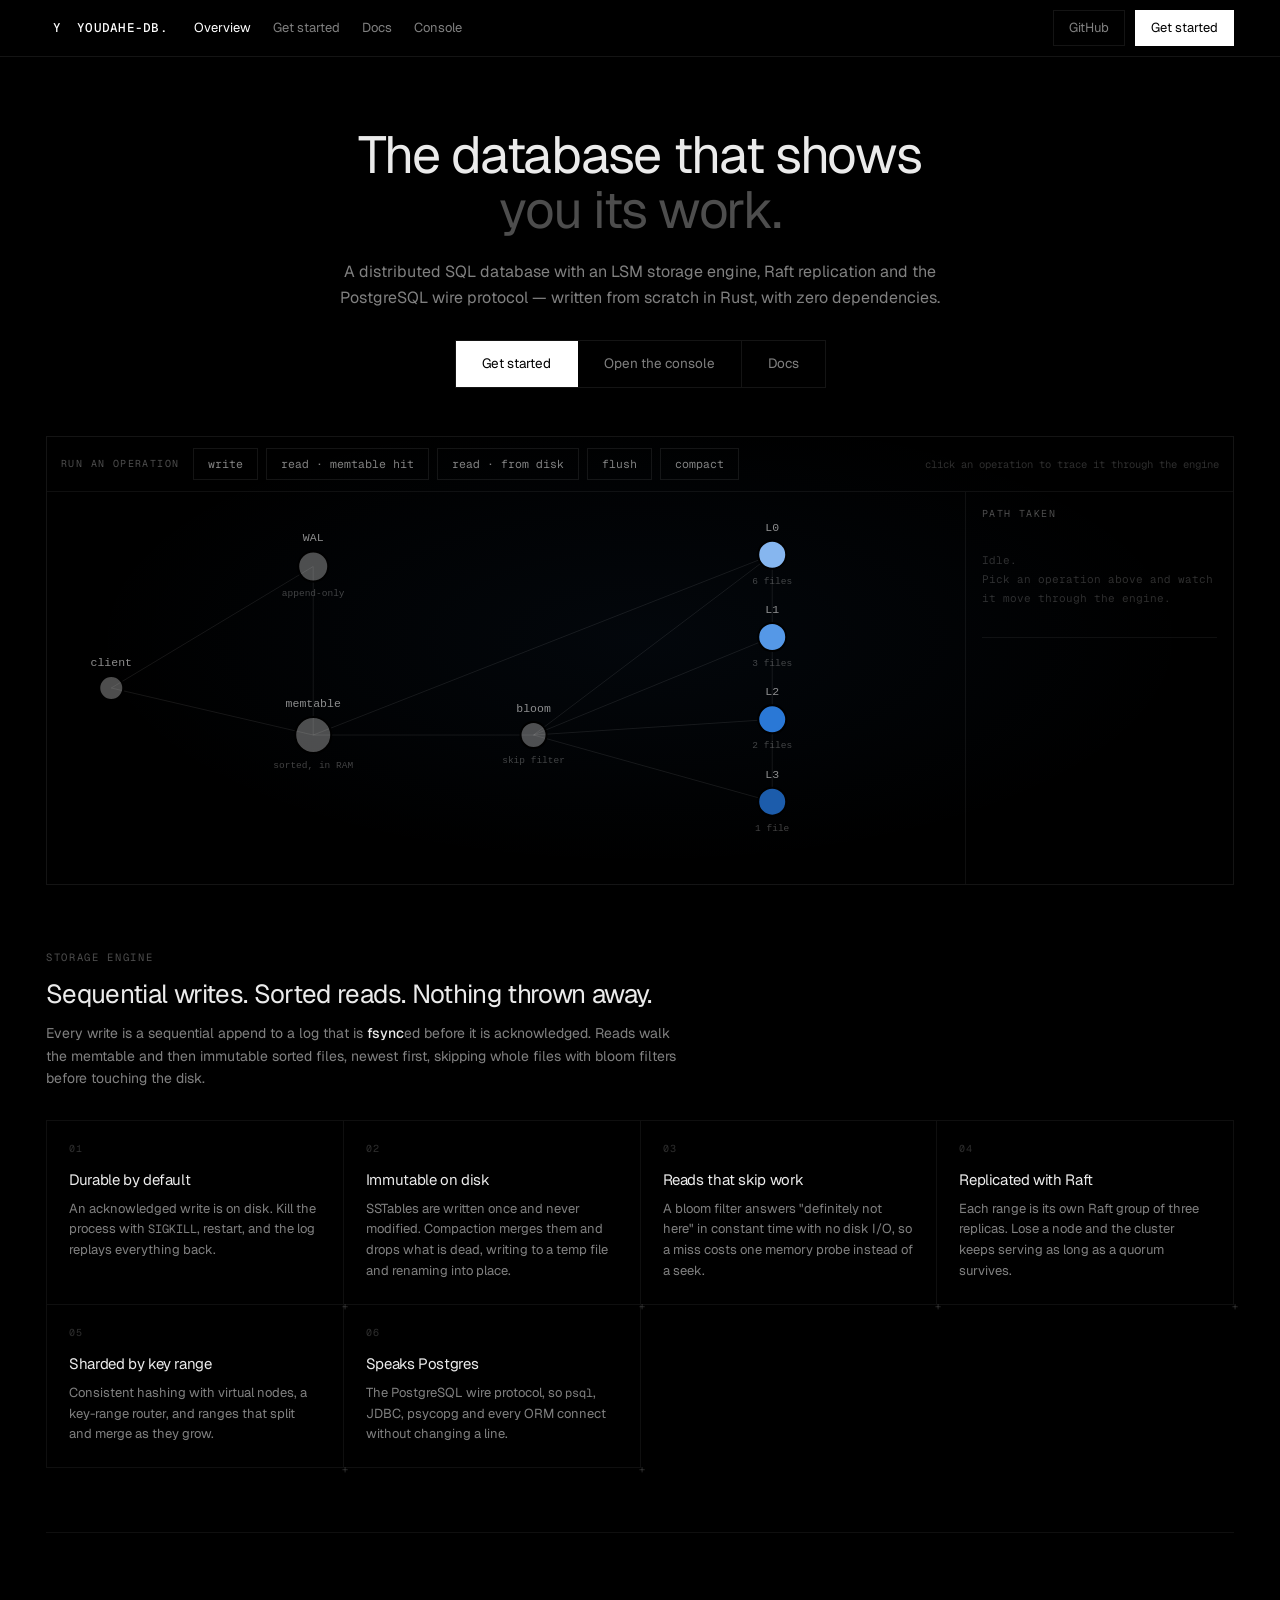
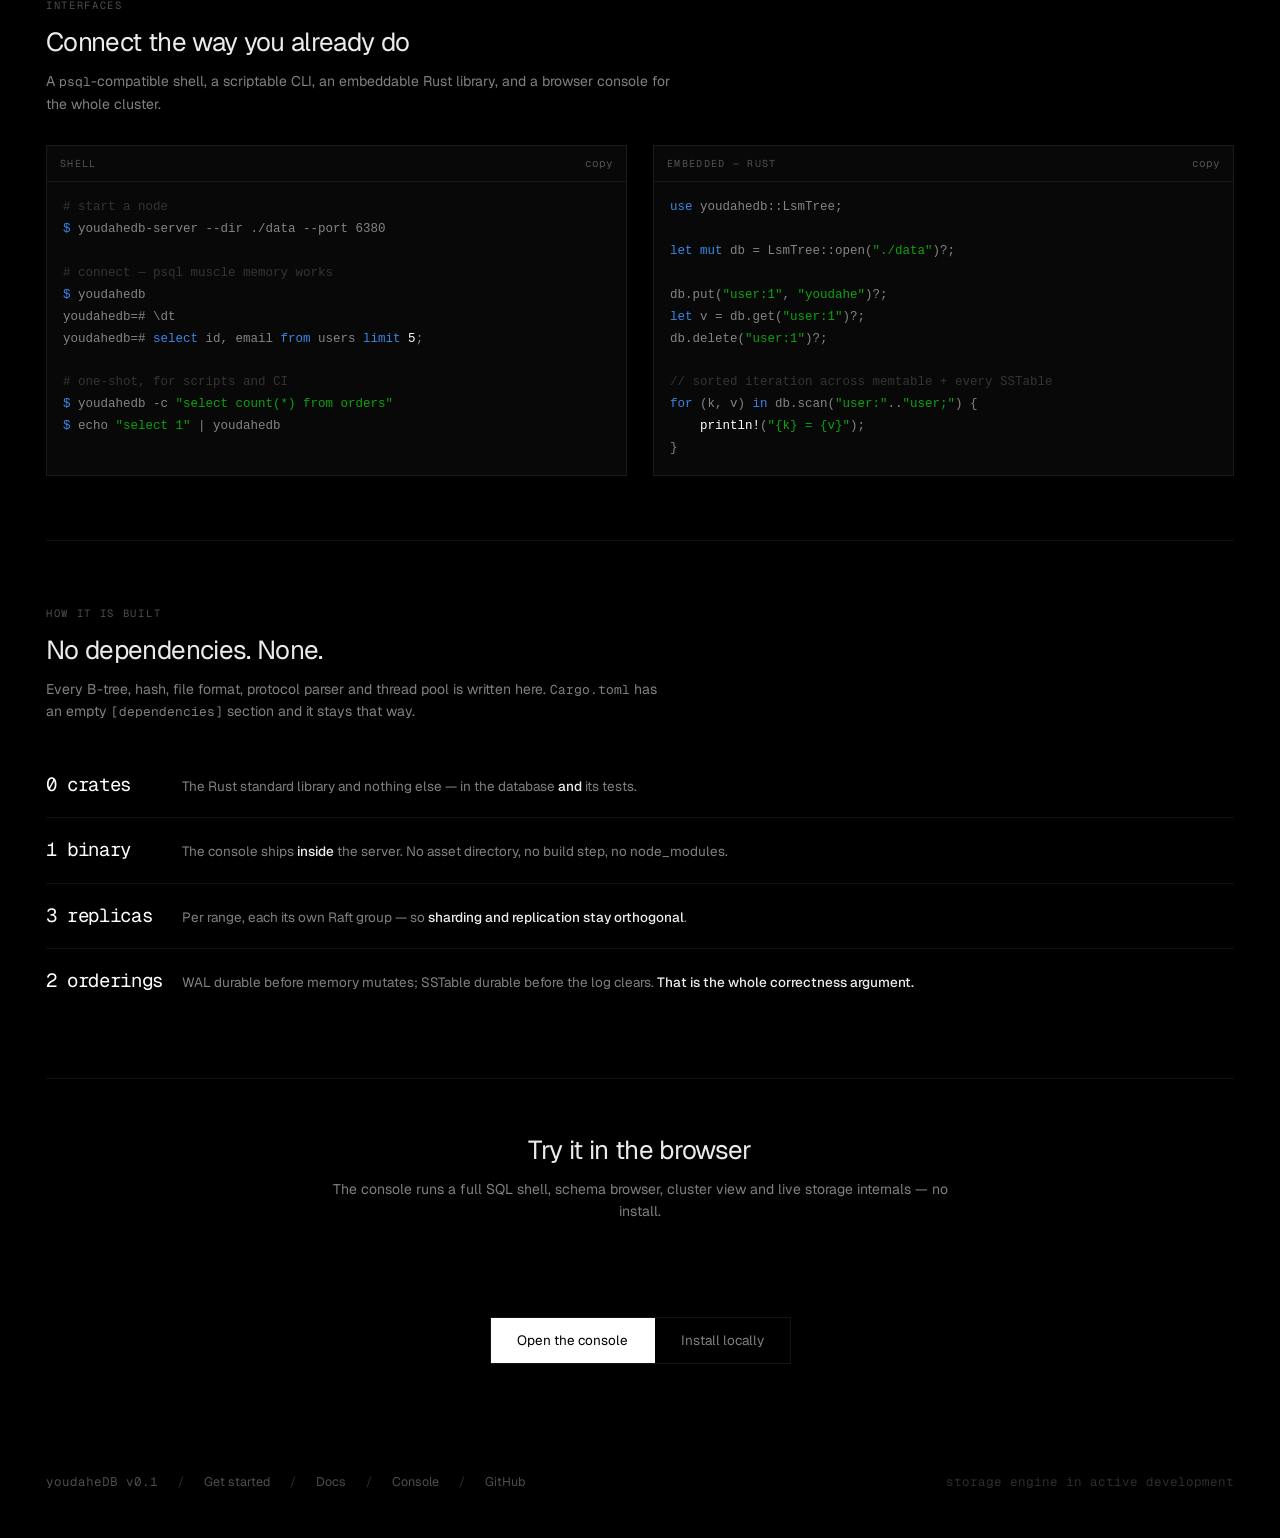
==== commit bf35b7e9: "Merge conflict gix" ====
--- a/web/index.html
+++ b/web/index.html
@@ -172,35 +172,18 @@
 <span class="k">$</span> echo <span class="s">"select 1"</span> | youdahedb</pre>
       </div>
       <div class="code">
-        <div class="bar"><span>embedded — rust</span><span class="copy" data-copy="use youdaheDB::Engine;
-
-fn main() -&gt; std::io::Result&lt;()&gt; {
-    let db = Engine::open(&quot;./data&quot;)?;
-    db.put(&quot;user:1&quot;, &quot;youdahe&quot;)?;
-    {
-        let scan = db.scan_range(Some(&quot;user:&quot;), Some(&quot;user;&quot;))?;
-        for entry in scan.iter()? {
-            let (key, value) = entry?;
-            println!(&quot;{key} = {value}&quot;);
-        }
-    } // releases the read lock before the next write
-    db.delete(&quot;user:1&quot;)?;
-    Ok(())
-}">copy</span></div>
-<pre>use youdaheDB::Engine;
-
-fn main() -&gt; std::io::Result&lt;()&gt; {
-    let db = Engine::open(&quot;./data&quot;)?;
-    db.put(&quot;user:1&quot;, &quot;youdahe&quot;)?;
-    {
-        let scan = db.scan_range(Some(&quot;user:&quot;), Some(&quot;user;&quot;))?;
-        for entry in scan.iter()? {
-            let (key, value) = entry?;
-            println!(&quot;{key} = {value}&quot;);
-        }
-    } // releases the read lock before the next write
-    db.delete(&quot;user:1&quot;)?;
-    Ok(())
+        <div class="bar"><span>embedded — rust</span><span class="copy" data-copy="let mut db = LsmTree::open(&quot;./data&quot;)?;">copy</span></div>
+<pre><span class="k">use</span> youdahedb::LsmTree;
+
+<span class="k">let mut</span> db = LsmTree::open(<span class="s">"./data"</span>)?;
+
+db.put(<span class="s">"user:1"</span>, <span class="s">"youdahe"</span>)?;
+<span class="k">let</span> v = db.get(<span class="s">"user:1"</span>)?;
+db.delete(<span class="s">"user:1"</span>)?;
+
+<span class="c">// sorted iteration across memtable + every SSTable</span>
+<span class="k">for</span> (k, v) <span class="k">in</span> db.scan(<span class="s">"user:"</span>..<span class="s">"user;"</span>) {
+    <span class="f">println!</span>(<span class="s">"{k} = {v}"</span>);
 }</pre>
       </div>
     </div>
